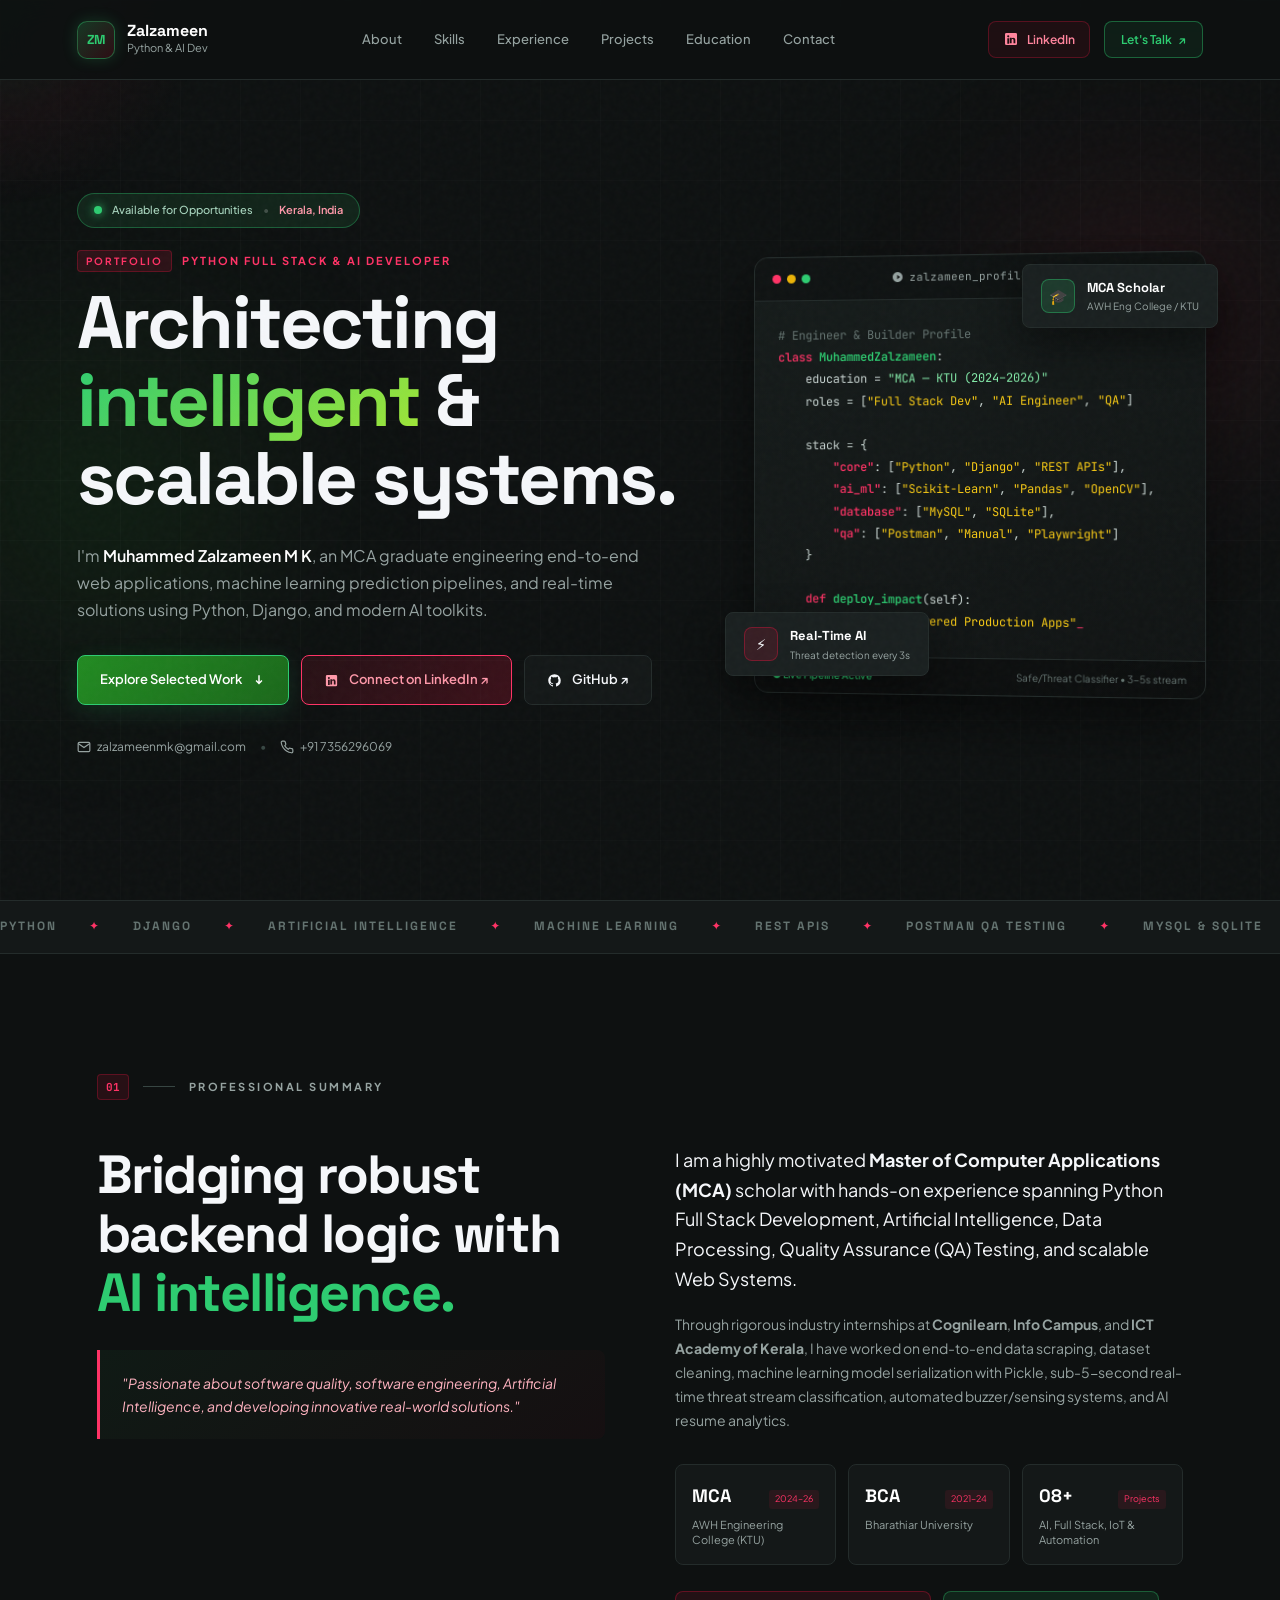
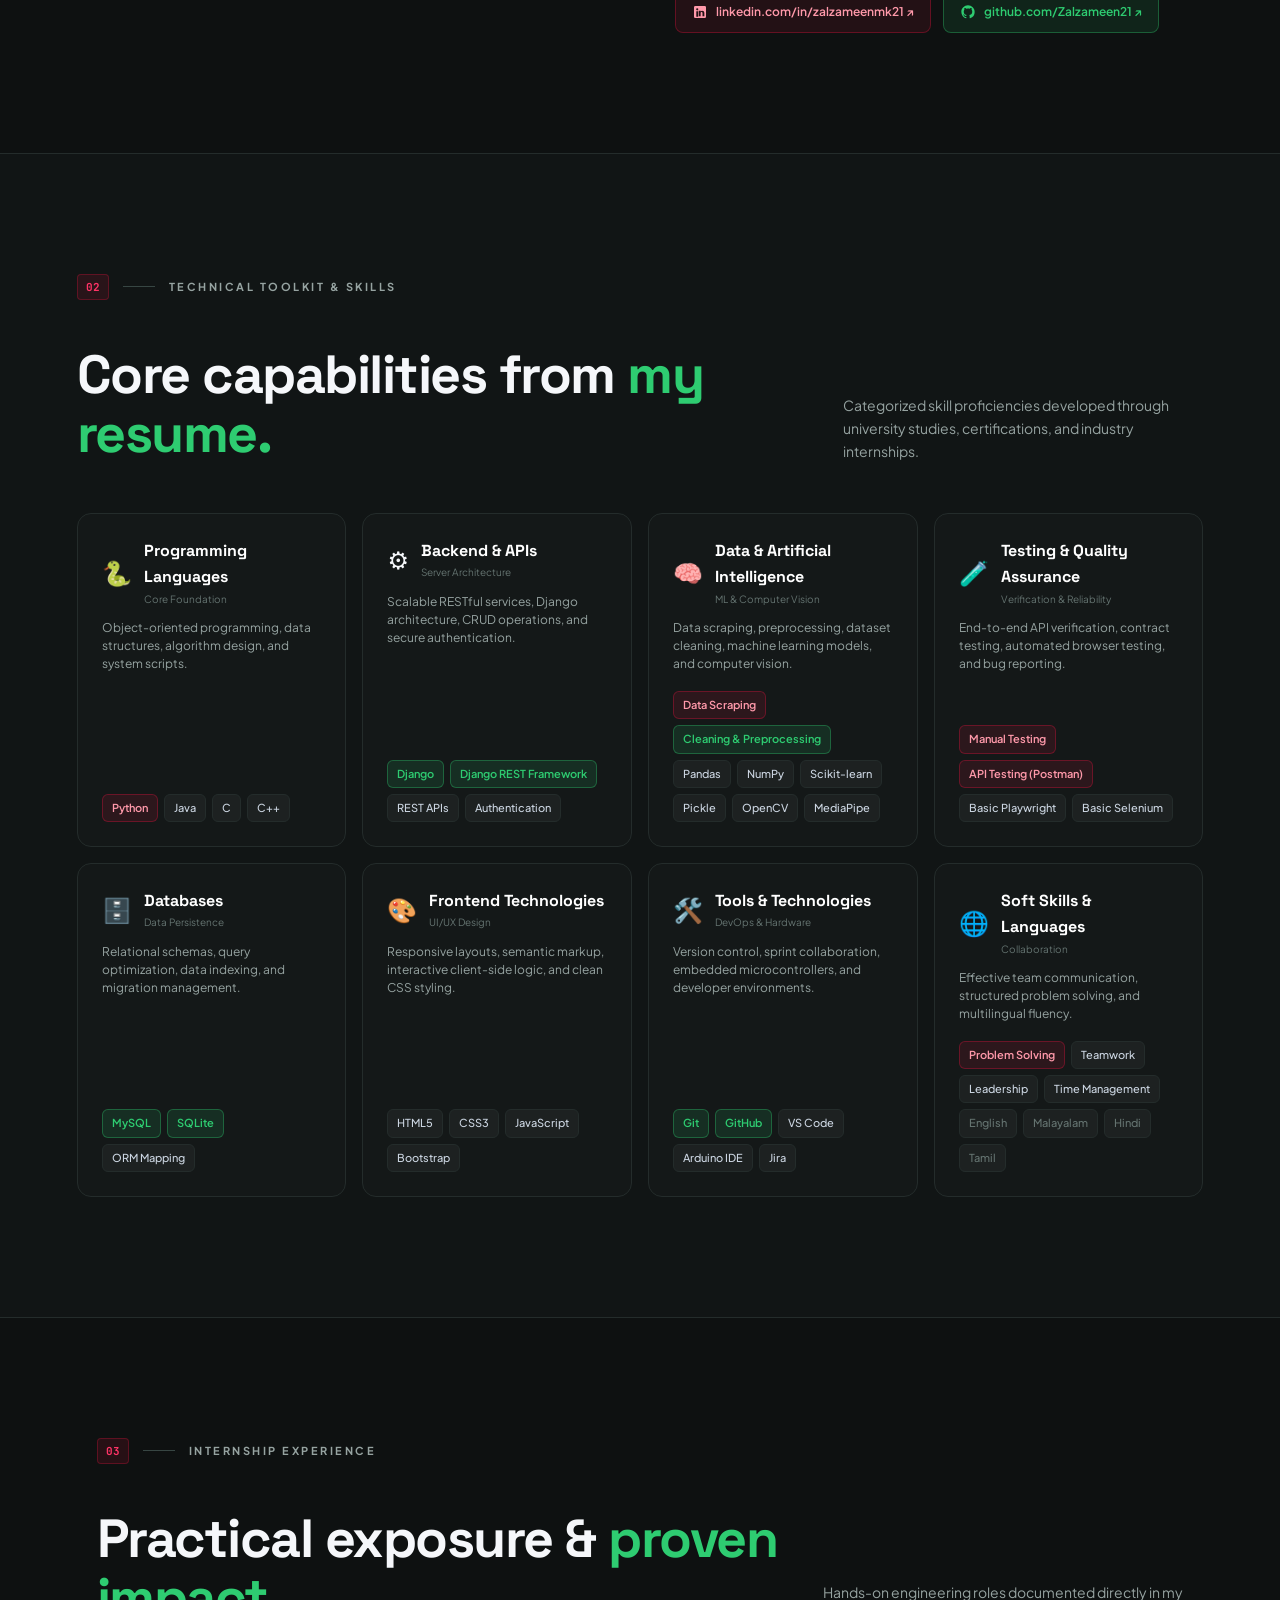
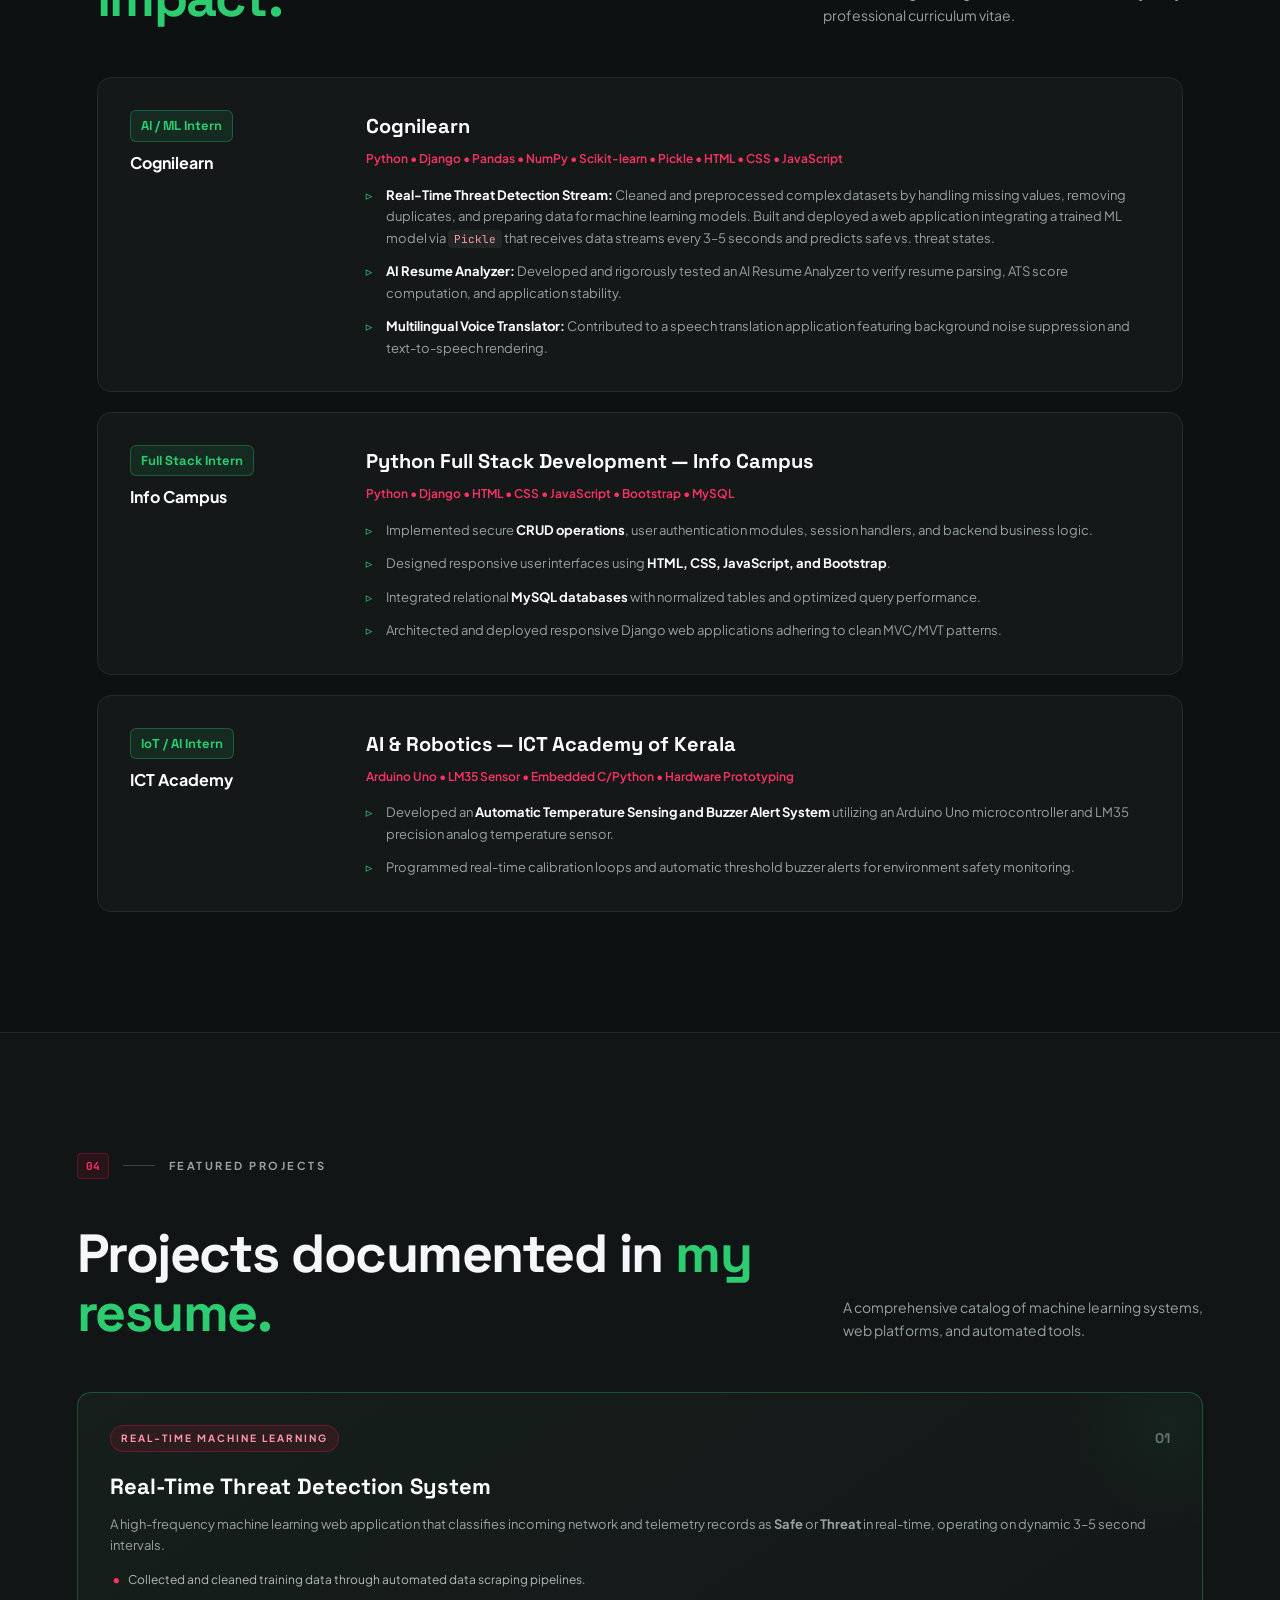
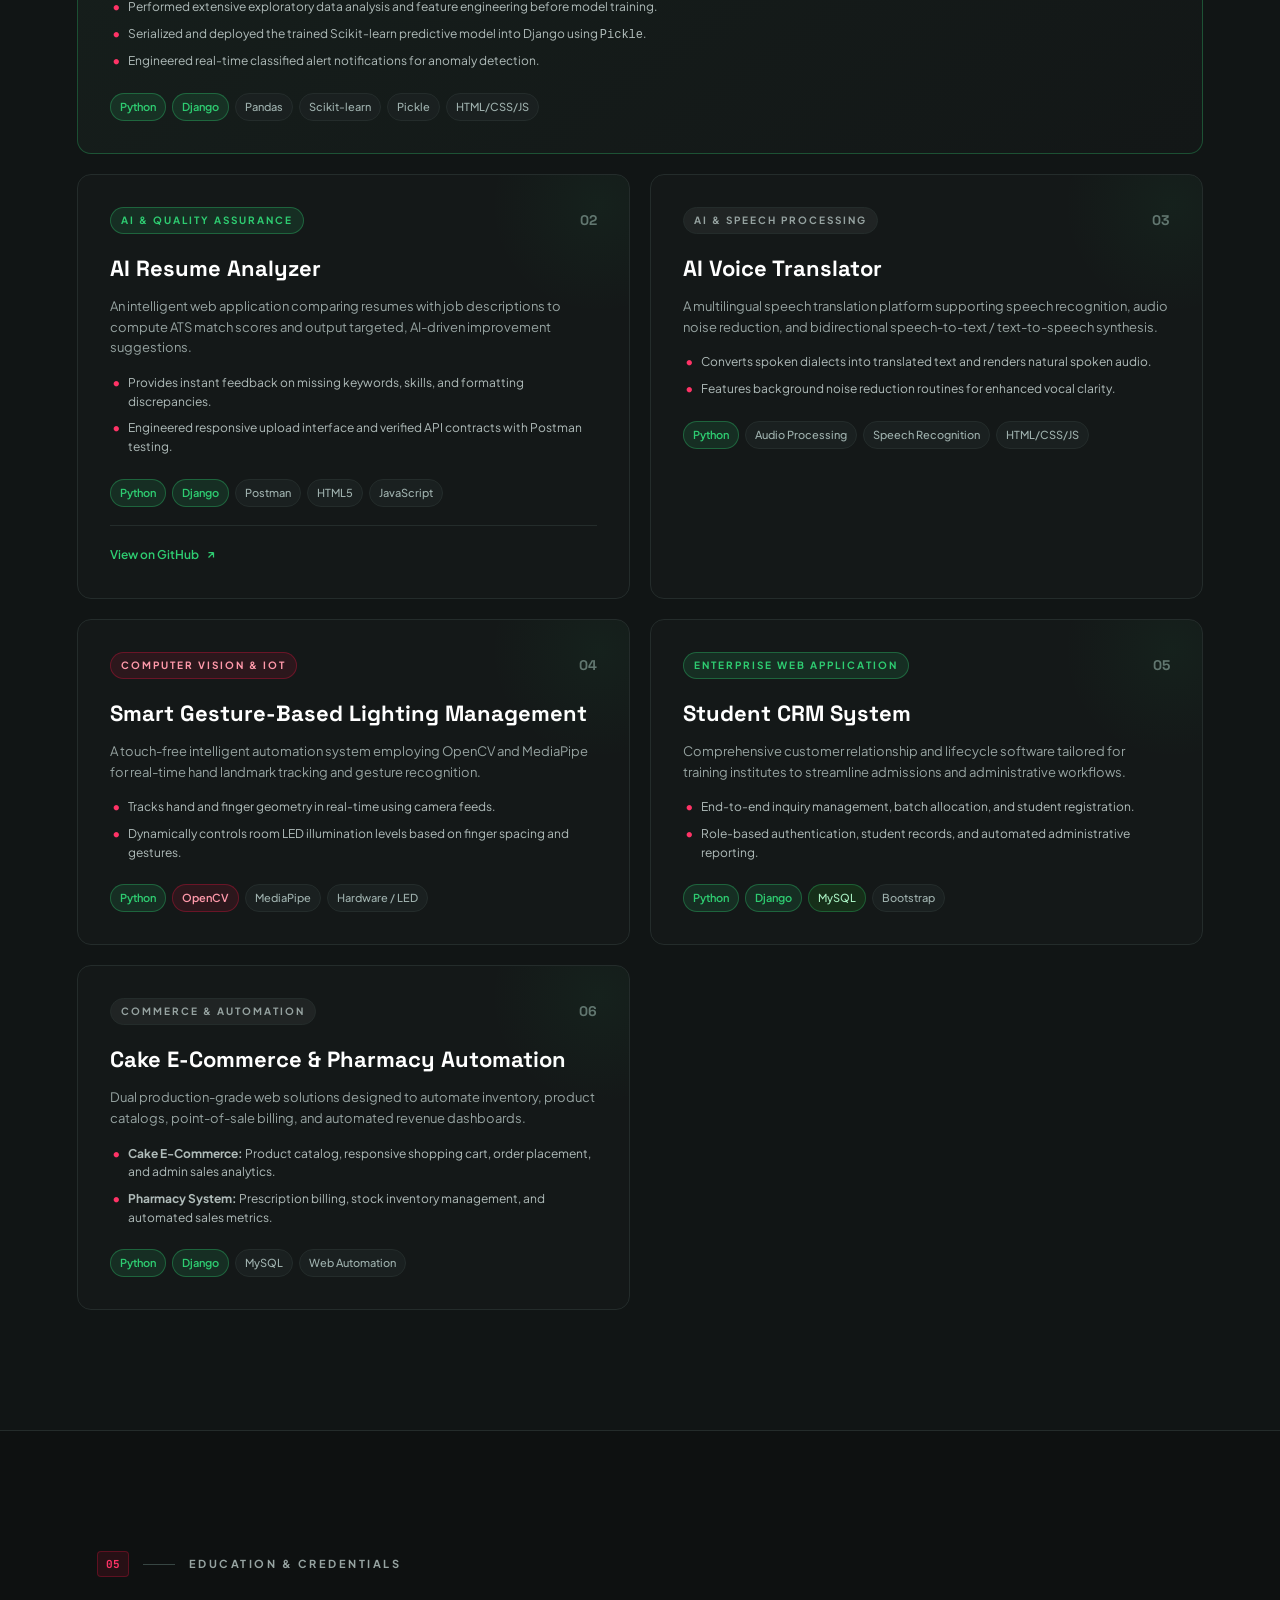
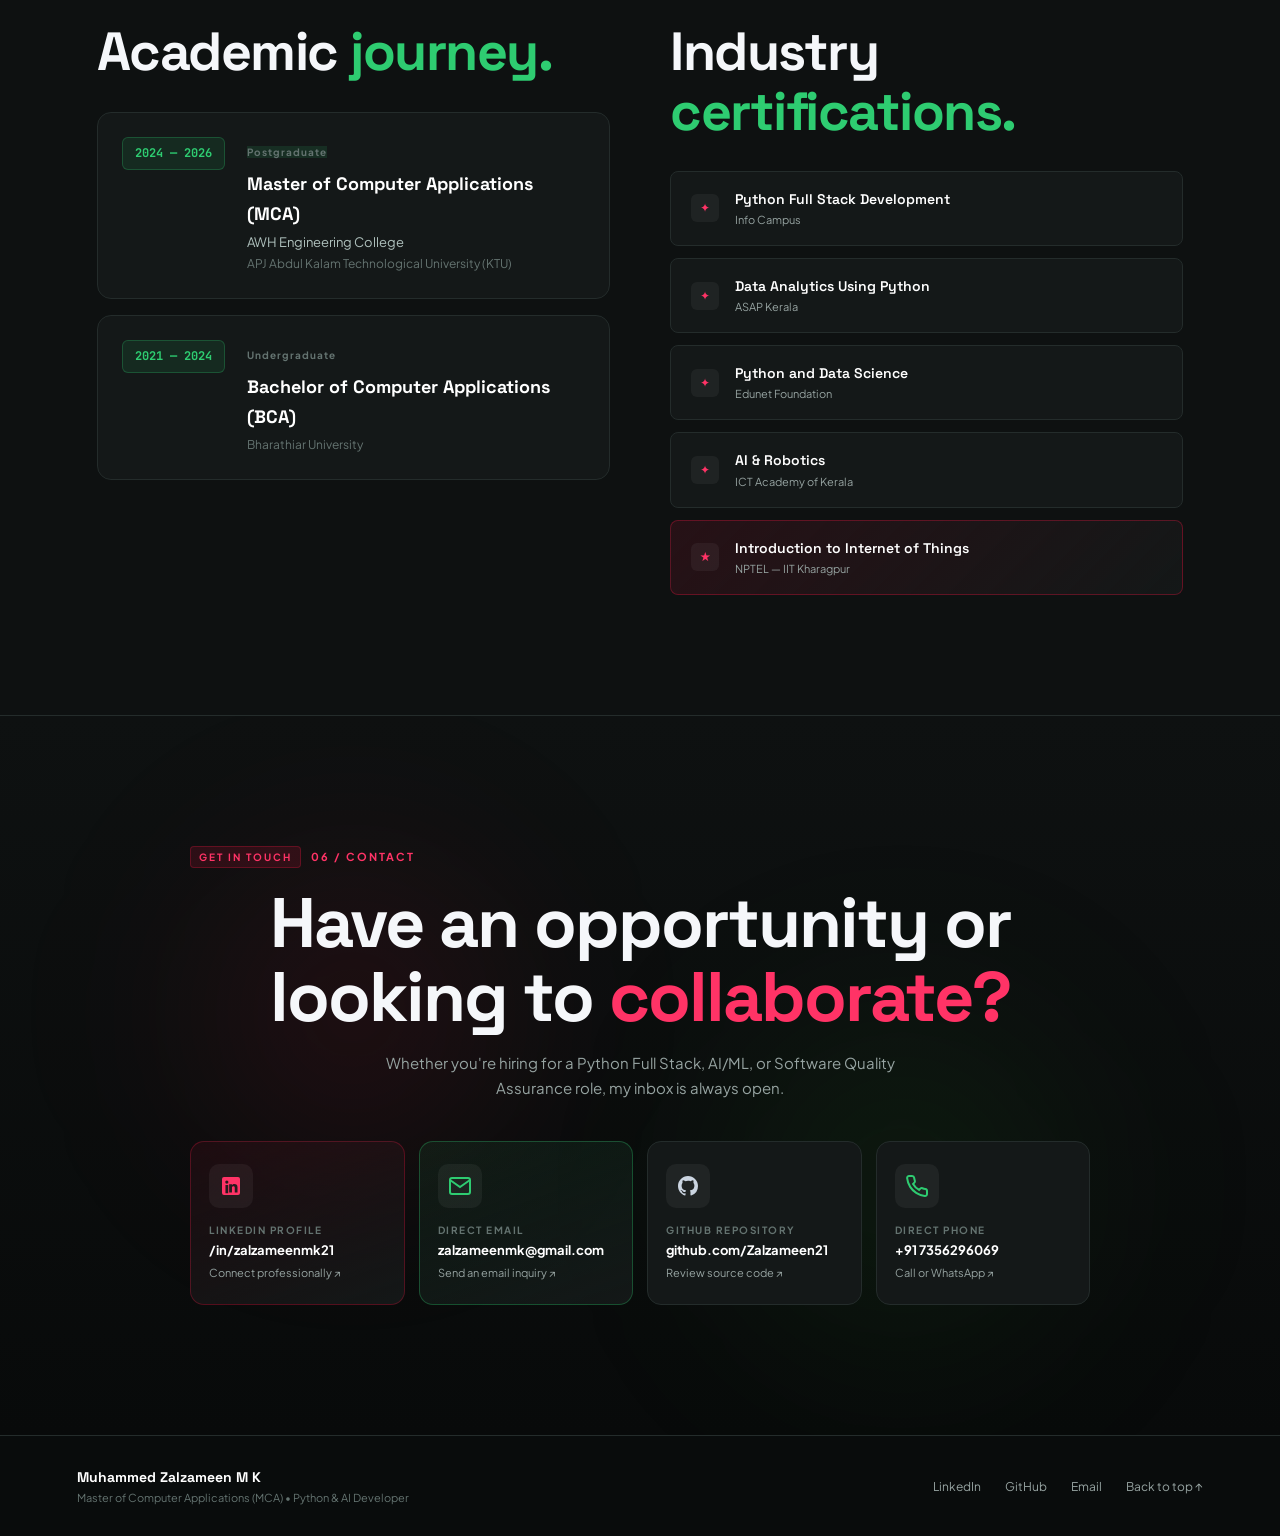
==== index.html @ 8ab9dab9 "Fix 404 on Vercel: Place index.html, style.css, script.js directly at root" ====
<!DOCTYPE html>
<html lang="en">
<head>
<meta charset="UTF-8">
<meta name="viewport" content="width=device-width, initial-scale=1.0">
<meta name="description" content="Muhammed Zalzameen M K — Python Full Stack & AI Developer Portfolio. MCA graduate specializing in Python, Django, AI/ML, and Quality Assurance.">
<title>Muhammed Zalzameen M K — Python Full Stack & AI Developer</title>
<link rel="preconnect" href="https://fonts.googleapis.com">
<link rel="preconnect" href="https://fonts.gstatic.com" crossorigin>
<link href="https://fonts.googleapis.com/css2?family=Plus+Jakarta+Sans:wght@300;400;500;600;700;800&family=Space+Grotesk:wght@500;600;700&family=JetBrains+Mono:wght@400;500&display=swap" rel="stylesheet">
<link rel="stylesheet" href="style.css">
</head>
<body>
<div class="noise"></div>
<div class="cursor-glow"></div>

<header class="nav">
  <a class="brand" href="#home">
    <span class="brand-badge">ZM</span>
    <div class="brand-text">
      <b>Zalzameen</b>
      <small>Python & AI Dev</small>
    </div>
  </a>
  <button class="menu" aria-label="Toggle navigation" id="menuToggle">
    <span></span><span></span><span></span>
  </button>
  <nav id="mainNav">
    <a href="#about">About</a>
    <a href="#skills">Skills</a>
    <a href="#experience">Experience</a>
    <a href="#projects">Projects</a>
    <a href="#education">Education</a>
    <a href="#contact">Contact</a>
  </nav>
  <div class="nav-right">
    <a class="nav-social" href="https://www.linkedin.com/in/zalzameenmk21" target="_blank" rel="noopener" aria-label="LinkedIn">
      <svg width="16" height="16" fill="currentColor" viewBox="0 0 24 24"><path d="M19 3a2 2 0 0 1 2 2v14a2 2 0 0 1-2 2H5a2 2 0 0 1-2-2V5a2 2 0 0 1 2-2h14m-.5 15.5v-5.3a3.26 3.26 0 0 0-3.26-3.26c-.85 0-1.84.52-2.28 1.3v-1.11h-2.79v8.37h2.79v-4.93c0-.77.62-1.4 1.39-1.4a1.4 1.4 0 0 1 1.4 1.4v4.93h2.75M6.46 10.9v8.37H9.2V10.9H6.46M7.83 6.45a1.6 1.6 0 1 0 0 3.2 1.6 1.6 0 0 0 0-3.2z"/></svg>
      <span>LinkedIn</span>
    </a>
    <a class="nav-cta" href="#contact">Let's Talk <span>↗</span></a>
  </div>
</header>

<main>
<!-- HERO SECTION -->
<section id="home" class="hero">
  <div class="orb orb-crimson"></div>
  <div class="orb orb-forest"></div>
  <div class="grid-overlay"></div>

  <div class="hero-left reveal">
    <div class="status-pill">
      <span class="status-dot"></span>
      <span>Available for Opportunities</span>
      <span class="pill-divider">•</span>
      <span class="pill-loc">Kerala, India</span>
    </div>

    <p class="kicker"><span class="kicker-tag">PORTFOLIO</span> PYTHON FULL STACK & AI DEVELOPER</p>
    <h1>Architecting <em>intelligent</em> & scalable systems.</h1>
    <p class="lead">
      I'm <strong>Muhammed Zalzameen M K</strong>, an MCA graduate engineering end-to-end web applications, machine learning prediction pipelines, and real-time solutions using Python, Django, and modern AI toolkits.
    </p>

    <div class="hero-actions">
      <a class="btn btn-primary" href="#projects">
        <span>Explore Selected Work</span>
        <svg width="14" height="14" viewBox="0 0 24 24" fill="none" stroke="currentColor" stroke-width="2.5"><path d="M7 13l5 5 5-5M12 4v14"/></svg>
      </a>
      <a class="btn btn-secondary" href="https://www.linkedin.com/in/zalzameenmk21" target="_blank" rel="noopener">
        <svg width="15" height="15" fill="currentColor" viewBox="0 0 24 24"><path d="M19 3a2 2 0 0 1 2 2v14a2 2 0 0 1-2 2H5a2 2 0 0 1-2-2V5a2 2 0 0 1 2-2h14m-.5 15.5v-5.3a3.26 3.26 0 0 0-3.26-3.26c-.85 0-1.84.52-2.28 1.3v-1.11h-2.79v8.37h2.79v-4.93c0-.77.62-1.4 1.39-1.4a1.4 1.4 0 0 1 1.4 1.4v4.93h2.75M6.46 10.9v8.37H9.2V10.9H6.46M7.83 6.45a1.6 1.6 0 1 0 0 3.2 1.6 1.6 0 0 0 0-3.2z"/></svg>
        <span>Connect on LinkedIn ↗</span>
      </a>
      <a class="btn btn-ghost" href="https://github.com/Zalzameen21" target="_blank" rel="noopener">
        <svg width="15" height="15" fill="currentColor" viewBox="0 0 24 24"><path d="M12 2C6.477 2 2 6.484 2 12.017c0 4.425 2.865 8.18 6.839 9.504.5.092.682-.217.682-.483 0-.237-.008-.868-.013-1.703-2.782.605-3.369-1.343-3.369-1.343-.454-1.158-1.11-1.466-1.11-1.466-.908-.62.069-.608.069-.608 1.003.07 1.53 1.032 1.53 1.032.892 1.53 2.341 1.088 2.91.832.092-.647.35-1.088.636-1.338-2.22-.253-4.555-1.113-4.555-4.951 0-1.093.39-1.988 1.029-2.688-.103-.253-.446-1.272.098-2.65 0 0 .84-.27 2.75 1.026A9.564 9.564 0 0112 6.844c.85.004 1.705.115 2.504.337 1.909-1.296 2.747-1.027 2.747-1.027.546 1.379.202 2.398.1 2.651.64.7 1.028 1.595 1.028 2.688 0 3.848-2.339 4.695-4.566 4.943.359.309.678.92.678 1.855 0 1.338-.012 2.419-.012 2.747 0 .268.18.58.688.482A10.019 10.019 0 0022 12.017C22 6.484 17.522 2 12 2z"/></svg>
        <span>GitHub ↗</span>
      </a>
    </div>

    <div class="contact-strip">
      <a href="mailto:zalzameenmk@gmail.com" class="strip-item">
        <svg width="14" height="14" fill="none" stroke="currentColor" stroke-width="2" viewBox="0 0 24 24"><path d="M4 4h16c1.1 0 2 .9 2 2v12c0 1.1-.9 2-2 2H4c-1.1 0-2-.9-2-2V6c0-1.1.9-2 2-2z"/><path d="M22 6l-10 7L2 6"/></svg>
        <span>zalzameenmk@gmail.com</span>
      </a>
      <span class="sep">•</span>
      <a href="tel:+917356296069" class="strip-item">
        <svg width="14" height="14" fill="none" stroke="currentColor" stroke-width="2" viewBox="0 0 24 24"><path d="M22 16.92v3a2 2 0 0 1-2.18 2 19.79 19.79 0 0 1-8.63-3.07 19.5 19.5 0 0 1-6-6 19.79 19.79 0 0 1-3.07-8.67A2 2 0 0 1 4.11 2h3a2 2 0 0 1 2 1.72 12.84 12.84 0 0 0 .7 2.81 2 2 0 0 1-.45 2.11L8.09 9.91a16 16 0 0 0 6 6l1.27-1.27a2 2 0 0 1 2.11-.45 12.84 12.84 0 0 0 2.81.7A2 2 0 0 1 22 16.92z"/></svg>
        <span>+91 7356296069</span>
      </a>
    </div>
  </div>

  <div class="hero-right reveal delay">
    <div class="code-card">
      <div class="code-top">
        <div class="code-dots"><i></i><i></i><i></i></div>
        <span class="code-filename"><svg width="12" height="12" viewBox="0 0 24 24" fill="currentColor"><path d="M12 2C6.48 2 2 6.48 2 12s4.48 10 10 10 10-4.48 10-10S17.52 2 12 2zm-1 14.5v-9l6 4.5-6 4.5z"/></svg> zalzameen_profile.py</span>
        <span class="code-lang">Python 3.11</span>
      </div>
      <div class="code-body">
<pre><span class="c-dim"># Engineer & Builder Profile</span>
<span class="c-crimson">class</span> <span class="c-forest">MuhammedZalzameen</span>:
    education = <span class="c-text">"MCA — KTU (2024–2026)"</span>
    roles = [<span class="c-accent">"Full Stack Dev"</span>, <span class="c-accent">"AI Engineer"</span>, <span class="c-accent">"QA"</span>]
    
    stack = {
        <span class="c-crimson">"core"</span>: [<span class="c-accent">"Python"</span>, <span class="c-accent">"Django"</span>, <span class="c-accent">"REST APIs"</span>],
        <span class="c-crimson">"ai_ml"</span>: [<span class="c-accent">"Scikit-Learn"</span>, <span class="c-accent">"Pandas"</span>, <span class="c-accent">"OpenCV"</span>],
        <span class="c-crimson">"database"</span>: [<span class="c-accent">"MySQL"</span>, <span class="c-accent">"SQLite"</span>],
        <span class="c-crimson">"qa"</span>: [<span class="c-accent">"Postman"</span>, <span class="c-accent">"Manual"</span>, <span class="c-accent">"Playwright"</span>]
    }

    <span class="c-crimson">def</span> <span class="c-forest">deploy_impact</span>(self):
        <span class="c-crimson">return</span> <span class="c-accent">"ML-Powered Production Apps"</span><span class="cursor">_</span></pre>
      </div>
      <div class="code-footer">
        <span class="badge-status">● Live Pipeline Active</span>
        <span class="badge-sec">Safe/Threat Classifier • 3-5s stream</span>
      </div>
    </div>

    <div class="floating-card fc-one">
      <div class="fc-icon fc-crimson-icon">⚡</div>
      <div>
        <strong>Real-Time AI</strong>
        <small>Threat detection every 3s</small>
      </div>
    </div>
    <div class="floating-card fc-two">
      <div class="fc-icon fc-forest-icon">🎓</div>
      <div>
        <strong>MCA Scholar</strong>
        <small>AWH Eng College / KTU</small>
      </div>
    </div>
  </div>
</section>

<!-- MARQUEE TECH TICKER -->
<section class="marquee" aria-hidden="true">
  <div class="track">
    <span>PYTHON</span><b class="spark">✦</b>
    <span>DJANGO</span><b class="spark">✦</b>
    <span>ARTIFICIAL INTELLIGENCE</span><b class="spark">✦</b>
    <span>MACHINE LEARNING</span><b class="spark">✦</b>
    <span>REST APIS</span><b class="spark">✦</b>
    <span>POSTMAN QA TESTING</span><b class="spark">✦</b>
    <span>MYSQL & SQLITE</span><b class="spark">✦</b>
    <span>SCIKIT-LEARN & PANDAS</span><b class="spark">✦</b>
    <span>OPENCV & MEDIAPIPE</span><b class="spark">✦</b>
    <span>DATA SCRAPING</span><b class="spark">✦</b>
    <span>PYTHON</span><b class="spark">✦</b>
    <span>DJANGO</span><b class="spark">✦</b>
    <span>ARTIFICIAL INTELLIGENCE</span><b class="spark">✦</b>
    <span>MACHINE LEARNING</span><b class="spark">✦</b>
    <span>REST APIS</span><b class="spark">✦</b>
    <span>POSTMAN QA TESTING</span><b class="spark">✦</b>
  </div>
</section>

<!-- ABOUT SECTION -->
<section id="about" class="section">
  <div class="section-label reveal">
    <span class="label-idx">01</span>
    <span class="label-line"></span>
    <span class="label-title">PROFESSIONAL SUMMARY</span>
  </div>

  <div class="two-col">
    <div class="reveal">
      <h2 class="section-title">
        Bridging robust backend logic with <span>AI intelligence.</span>
      </h2>
      <div class="about-highlight-box">
        <p class="crimson-highlight">"Passionate about software quality, software engineering, Artificial Intelligence, and developing innovative real-world solutions."</p>
      </div>
    </div>
    <div class="reveal">
      <p class="big-copy">
        I am a highly motivated <strong>Master of Computer Applications (MCA)</strong> scholar with hands-on experience spanning Python Full Stack Development, Artificial Intelligence, Data Processing, Quality Assurance (QA) Testing, and scalable Web Systems.
      </p>
      <p class="muted">
        Through rigorous industry internships at <strong>Cognilearn</strong>, <strong>Info Campus</strong>, and <strong>ICT Academy of Kerala</strong>, I have worked on end-to-end data scraping, dataset cleaning, machine learning model serialization with Pickle, sub-5-second real-time threat stream classification, automated buzzer/sensing systems, and AI resume analytics.
      </p>

      <div class="summary-stats">
        <div class="stat-box">
          <div class="stat-top"><span class="stat-num">MCA</span><span class="stat-badge">2024–26</span></div>
          <p>AWH Engineering College (KTU)</p>
        </div>
        <div class="stat-box">
          <div class="stat-top"><span class="stat-num">BCA</span><span class="stat-badge">2021–24</span></div>
          <p>Bharathiar University</p>
        </div>
        <div class="stat-box">
          <div class="stat-top"><span class="stat-num">08+</span><span class="stat-badge">Projects</span></div>
          <p>AI, Full Stack, IoT & Automation</p>
        </div>
      </div>

      <div class="social-badges">
        <a href="https://www.linkedin.com/in/zalzameenmk21" target="_blank" rel="noopener" class="badge-link linkedin">
          <svg width="16" height="16" fill="currentColor" viewBox="0 0 24 24"><path d="M19 3a2 2 0 0 1 2 2v14a2 2 0 0 1-2 2H5a2 2 0 0 1-2-2V5a2 2 0 0 1 2-2h14m-.5 15.5v-5.3a3.26 3.26 0 0 0-3.26-3.26c-.85 0-1.84.52-2.28 1.3v-1.11h-2.79v8.37h2.79v-4.93c0-.77.62-1.4 1.39-1.4a1.4 1.4 0 0 1 1.4 1.4v4.93h2.75M6.46 10.9v8.37H9.2V10.9H6.46M7.83 6.45a1.6 1.6 0 1 0 0 3.2 1.6 1.6 0 0 0 0-3.2z"/></svg>
          <span>linkedin.com/in/zalzameenmk21 ↗</span>
        </a>
        <a href="https://github.com/Zalzameen21" target="_blank" rel="noopener" class="badge-link github">
          <svg width="16" height="16" fill="currentColor" viewBox="0 0 24 24"><path d="M12 2C6.477 2 2 6.484 2 12.017c0 4.425 2.865 8.18 6.839 9.504.5.092.682-.217.682-.483 0-.237-.008-.868-.013-1.703-2.782.605-3.369-1.343-3.369-1.343-.454-1.158-1.11-1.466-1.11-1.466-.908-.62.069-.608.069-.608 1.003.07 1.53 1.032 1.53 1.032.892 1.53 2.341 1.088 2.91.832.092-.647.35-1.088.636-1.338-2.22-.253-4.555-1.113-4.555-4.951 0-1.093.39-1.988 1.029-2.688-.103-.253-.446-1.272.098-2.65 0 0 .84-.27 2.75 1.026A9.564 9.564 0 0112 6.844c.85.004 1.705.115 2.504.337 1.909-1.296 2.747-1.027 2.747-1.027.546 1.379.202 2.398.1 2.651.64.7 1.028 1.595 1.028 2.688 0 3.848-2.339 4.695-4.566 4.943.359.309.678.92.678 1.855 0 1.338-.012 2.419-.012 2.747 0 .268.18.58.688.482A10.019 10.019 0 0022 12.017C22 6.484 17.522 2 12 2z"/></svg>
          <span>github.com/Zalzameen21 ↗</span>
        </a>
      </div>
    </div>
  </div>
</section>

<!-- SKILLS / TECHNICAL TOOLKIT -->
<section id="skills" class="section section-dark">
  <div class="section-label reveal">
    <span class="label-idx">02</span>
    <span class="label-line"></span>
    <span class="label-title">TECHNICAL TOOLKIT & SKILLS</span>
  </div>

  <div class="section-head reveal">
    <h2 class="section-title">Core capabilities from <span>my resume.</span></h2>
    <p>Categorized skill proficiencies developed through university studies, certifications, and industry internships.</p>
  </div>

  <div class="skill-category-grid">
    <!-- Category 1 -->
    <div class="skill-card reveal">
      <div class="card-glow"></div>
      <div class="skill-header">
        <span class="skill-icon">🐍</span>
        <div>
          <h3>Programming Languages</h3>
          <small>Core Foundation</small>
        </div>
      </div>
      <p class="skill-desc">Object-oriented programming, data structures, algorithm design, and system scripts.</p>
      <div class="tag-list">
        <span class="tag tag-crimson">Python</span>
        <span class="tag">Java</span>
        <span class="tag">C</span>
        <span class="tag">C++</span>
      </div>
    </div>

    <!-- Category 2 -->
    <div class="skill-card reveal">
      <div class="card-glow"></div>
      <div class="skill-header">
        <span class="skill-icon">⚙️</span>
        <div>
          <h3>Backend & APIs</h3>
          <small>Server Architecture</small>
        </div>
      </div>
      <p class="skill-desc">Scalable RESTful services, Django architecture, CRUD operations, and secure authentication.</p>
      <div class="tag-list">
        <span class="tag tag-forest">Django</span>
        <span class="tag tag-forest">Django REST Framework</span>
        <span class="tag">REST APIs</span>
        <span class="tag">Authentication</span>
      </div>
    </div>

    <!-- Category 3 -->
    <div class="skill-card reveal">
      <div class="card-glow"></div>
      <div class="skill-header">
        <span class="skill-icon">🧠</span>
        <div>
          <h3>Data & Artificial Intelligence</h3>
          <small>ML & Computer Vision</small>
        </div>
      </div>
      <p class="skill-desc">Data scraping, preprocessing, dataset cleaning, machine learning models, and computer vision.</p>
      <div class="tag-list">
        <span class="tag tag-crimson">Data Scraping</span>
        <span class="tag tag-forest">Cleaning & Preprocessing</span>
        <span class="tag">Pandas</span>
        <span class="tag">NumPy</span>
        <span class="tag">Scikit-learn</span>
        <span class="tag">Pickle</span>
        <span class="tag">OpenCV</span>
        <span class="tag">MediaPipe</span>
      </div>
    </div>

    <!-- Category 4 -->
    <div class="skill-card reveal">
      <div class="card-glow"></div>
      <div class="skill-header">
        <span class="skill-icon">🧪</span>
        <div>
          <h3>Testing & Quality Assurance</h3>
          <small>Verification & Reliability</small>
        </div>
      </div>
      <p class="skill-desc">End-to-end API verification, contract testing, automated browser testing, and bug reporting.</p>
      <div class="tag-list">
        <span class="tag tag-crimson">Manual Testing</span>
        <span class="tag tag-crimson">API Testing (Postman)</span>
        <span class="tag">Basic Playwright</span>
        <span class="tag">Basic Selenium</span>
      </div>
    </div>

    <!-- Category 5 -->
    <div class="skill-card reveal">
      <div class="card-glow"></div>
      <div class="skill-header">
        <span class="skill-icon">🗄️</span>
        <div>
          <h3>Databases</h3>
          <small>Data Persistence</small>
        </div>
      </div>
      <p class="skill-desc">Relational schemas, query optimization, data indexing, and migration management.</p>
      <div class="tag-list">
        <span class="tag tag-forest">MySQL</span>
        <span class="tag tag-forest">SQLite</span>
        <span class="tag">ORM Mapping</span>
      </div>
    </div>

    <!-- Category 6 -->
    <div class="skill-card reveal">
      <div class="card-glow"></div>
      <div class="skill-header">
        <span class="skill-icon">🎨</span>
        <div>
          <h3>Frontend Technologies</h3>
          <small>UI/UX Design</small>
        </div>
      </div>
      <p class="skill-desc">Responsive layouts, semantic markup, interactive client-side logic, and clean CSS styling.</p>
      <div class="tag-list">
        <span class="tag">HTML5</span>
        <span class="tag">CSS3</span>
        <span class="tag">JavaScript</span>
        <span class="tag">Bootstrap</span>
      </div>
    </div>

    <!-- Category 7 -->
    <div class="skill-card reveal">
      <div class="card-glow"></div>
      <div class="skill-header">
        <span class="skill-icon">🛠️</span>
        <div>
          <h3>Tools & Technologies</h3>
          <small>DevOps & Hardware</small>
        </div>
      </div>
      <p class="skill-desc">Version control, sprint collaboration, embedded microcontrollers, and developer environments.</p>
      <div class="tag-list">
        <span class="tag tag-forest">Git</span>
        <span class="tag tag-forest">GitHub</span>
        <span class="tag">VS Code</span>
        <span class="tag">Arduino IDE</span>
        <span class="tag">Jira</span>
      </div>
    </div>

    <!-- Category 8 -->
    <div class="skill-card reveal">
      <div class="card-glow"></div>
      <div class="skill-header">
        <span class="skill-icon">🌐</span>
        <div>
          <h3>Soft Skills & Languages</h3>
          <small>Collaboration</small>
        </div>
      </div>
      <p class="skill-desc">Effective team communication, structured problem solving, and multilingual fluency.</p>
      <div class="tag-list">
        <span class="tag tag-crimson">Problem Solving</span>
        <span class="tag">Teamwork</span>
        <span class="tag">Leadership</span>
        <span class="tag">Time Management</span>
        <span class="tag tag-dim">English</span>
        <span class="tag tag-dim">Malayalam</span>
        <span class="tag tag-dim">Hindi</span>
        <span class="tag tag-dim">Tamil</span>
      </div>
    </div>
  </div>
</section>

<!-- INTERNSHIP EXPERIENCE -->
<section id="experience" class="section">
  <div class="section-label reveal">
    <span class="label-idx">03</span>
    <span class="label-line"></span>
    <span class="label-title">INTERNSHIP EXPERIENCE</span>
  </div>

  <div class="section-head reveal">
    <h2 class="section-title">Practical exposure & <span>proven impact.</span></h2>
    <p>Hands-on engineering roles documented directly in my professional curriculum vitae.</p>
  </div>

  <div class="experience-timeline">
    <!-- Internship 1 -->
    <div class="exp-item reveal">
      <div class="exp-badge">
        <span class="badge-role">AI / ML Intern</span>
        <span class="badge-org">Cognilearn</span>
      </div>
      <div class="exp-content">
        <div class="exp-header">
          <h3>Cognilearn</h3>
          <span class="exp-tech">Python • Django • Pandas • NumPy • Scikit-learn • Pickle • HTML • CSS • JavaScript</span>
        </div>
        <ul class="exp-bullets">
          <li><strong>Real-Time Threat Detection Stream:</strong> Cleaned and preprocessed complex datasets by handling missing values, removing duplicates, and preparing data for machine learning models. Built and deployed a web application integrating a trained ML model via <code>Pickle</code> that receives data streams every 3–5 seconds and predicts safe vs. threat states.</li>
          <li><strong>AI Resume Analyzer:</strong> Developed and rigorously tested an AI Resume Analyzer to verify resume parsing, ATS score computation, and application stability.</li>
          <li><strong>Multilingual Voice Translator:</strong> Contributed to a speech translation application featuring background noise suppression and text-to-speech rendering.</li>
        </ul>
      </div>
    </div>

    <!-- Internship 2 -->
    <div class="exp-item reveal">
      <div class="exp-badge">
        <span class="badge-role">Full Stack Intern</span>
        <span class="badge-org">Info Campus</span>
      </div>
      <div class="exp-content">
        <div class="exp-header">
          <h3>Python Full Stack Development — Info Campus</h3>
          <span class="exp-tech">Python • Django • HTML • CSS • JavaScript • Bootstrap • MySQL</span>
        </div>
        <ul class="exp-bullets">
          <li>Implemented secure <strong>CRUD operations</strong>, user authentication modules, session handlers, and backend business logic.</li>
          <li>Designed responsive user interfaces using <strong>HTML, CSS, JavaScript, and Bootstrap</strong>.</li>
          <li>Integrated relational <strong>MySQL databases</strong> with normalized tables and optimized query performance.</li>
          <li>Architected and deployed responsive Django web applications adhering to clean MVC/MVT patterns.</li>
        </ul>
      </div>
    </div>

    <!-- Internship 3 -->
    <div class="exp-item reveal">
      <div class="exp-badge">
        <span class="badge-role">IoT / AI Intern</span>
        <span class="badge-org">ICT Academy</span>
      </div>
      <div class="exp-content">
        <div class="exp-header">
          <h3>AI & Robotics — ICT Academy of Kerala</h3>
          <span class="exp-tech">Arduino Uno • LM35 Sensor • Embedded C/Python • Hardware Prototyping</span>
        </div>
        <ul class="exp-bullets">
          <li>Developed an <strong>Automatic Temperature Sensing and Buzzer Alert System</strong> utilizing an Arduino Uno microcontroller and LM35 precision analog temperature sensor.</li>
          <li>Programmed real-time calibration loops and automatic threshold buzzer alerts for environment safety monitoring.</li>
        </ul>
      </div>
    </div>
  </div>
</section>

<!-- PROJECTS SECTION -->
<section id="projects" class="section section-dark">
  <div class="section-label reveal">
    <span class="label-idx">04</span>
    <span class="label-line"></span>
    <span class="label-title">FEATURED PROJECTS</span>
  </div>

  <div class="section-head reveal">
    <h2 class="section-title">Projects documented in <span>my resume.</span></h2>
    <p>A comprehensive catalog of machine learning systems, web platforms, and automated tools.</p>
  </div>

  <div class="projects-grid">
    <!-- Project 1 (Featured) -->
    <article class="project-card project-featured reveal">
      <div class="project-header">
        <span class="project-pill pill-crimson">REAL-TIME MACHINE LEARNING</span>
        <span class="project-index">01</span>
      </div>
      <div class="project-body">
        <h3>Real-Time Threat Detection System</h3>
        <p class="project-summary">
          A high-frequency machine learning web application that classifies incoming network and telemetry records as <strong>Safe</strong> or <strong>Threat</strong> in real-time, operating on dynamic 3–5 second intervals.
        </p>
        <ul class="project-points">
          <li>Collected and cleaned training data through automated data scraping pipelines.</li>
          <li>Performed extensive exploratory data analysis and feature engineering before model training.</li>
          <li>Serialized and deployed the trained Scikit-learn predictive model into Django using <code>Pickle</code>.</li>
          <li>Engineered real-time classified alert notifications for anomaly detection.</li>
        </ul>
        <div class="chips">
          <span class="chip-primary">Python</span>
          <span class="chip-primary">Django</span>
          <span>Pandas</span>
          <span>Scikit-learn</span>
          <span>Pickle</span>
          <span>HTML/CSS/JS</span>
        </div>
      </div>
    </article>

    <!-- Project 2 -->
    <article class="project-card reveal">
      <div class="project-header">
        <span class="project-pill pill-forest">AI & QUALITY ASSURANCE</span>
        <span class="project-index">02</span>
      </div>
      <div class="project-body">
        <h3>AI Resume Analyzer</h3>
        <p class="project-summary">
          An intelligent web application comparing resumes with job descriptions to compute ATS match scores and output targeted, AI-driven improvement suggestions.
        </p>
        <ul class="project-points">
          <li>Provides instant feedback on missing keywords, skills, and formatting discrepancies.</li>
          <li>Engineered responsive upload interface and verified API contracts with Postman testing.</li>
        </ul>
        <div class="chips">
          <span class="chip-primary">Python</span>
          <span class="chip-primary">Django</span>
          <span>Postman</span>
          <span>HTML5</span>
          <span>JavaScript</span>
        </div>
        <div class="project-actions">
          <a href="https://github.com/Zalzameen21/Resume-Analyzer" target="_blank" rel="noopener" class="link-btn">
            <span>View on GitHub</span>
            <svg width="12" height="12" fill="none" stroke="currentColor" stroke-width="2.5" viewBox="0 0 24 24"><path d="M7 17L17 7M17 7H7M17 7V17"/></svg>
          </a>
        </div>
      </div>
    </article>

    <!-- Project 3 -->
    <article class="project-card reveal">
      <div class="project-header">
        <span class="project-pill">AI & SPEECH PROCESSING</span>
        <span class="project-index">03</span>
      </div>
      <div class="project-body">
        <h3>AI Voice Translator</h3>
        <p class="project-summary">
          A multilingual speech translation platform supporting speech recognition, audio noise reduction, and bidirectional speech-to-text / text-to-speech synthesis.
        </p>
        <ul class="project-points">
          <li>Converts spoken dialects into translated text and renders natural spoken audio.</li>
          <li>Features background noise reduction routines for enhanced vocal clarity.</li>
        </ul>
        <div class="chips">
          <span class="chip-primary">Python</span>
          <span>Audio Processing</span>
          <span>Speech Recognition</span>
          <span>HTML/CSS/JS</span>
        </div>
      </div>
    </article>

    <!-- Project 4 -->
    <article class="project-card reveal">
      <div class="project-header">
        <span class="project-pill pill-crimson">COMPUTER VISION & IOT</span>
        <span class="project-index">04</span>
      </div>
      <div class="project-body">
        <h3>Smart Gesture-Based Lighting Management</h3>
        <p class="project-summary">
          A touch-free intelligent automation system employing OpenCV and MediaPipe for real-time hand landmark tracking and gesture recognition.
        </p>
        <ul class="project-points">
          <li>Tracks hand and finger geometry in real-time using camera feeds.</li>
          <li>Dynamically controls room LED illumination levels based on finger spacing and gestures.</li>
        </ul>
        <div class="chips">
          <span class="chip-primary">Python</span>
          <span class="chip-crimson">OpenCV</span>
          <span>MediaPipe</span>
          <span>Hardware / LED</span>
        </div>
      </div>
    </article>

    <!-- Project 5 -->
    <article class="project-card reveal">
      <div class="project-header">
        <span class="project-pill pill-forest">ENTERPRISE WEB APPLICATION</span>
        <span class="project-index">05</span>
      </div>
      <div class="project-body">
        <h3>Student CRM System</h3>
        <p class="project-summary">
          Comprehensive customer relationship and lifecycle software tailored for training institutes to streamline admissions and administrative workflows.
        </p>
        <ul class="project-points">
          <li>End-to-end inquiry management, batch allocation, and student registration.</li>
          <li>Role-based authentication, student records, and automated administrative reporting.</li>
        </ul>
        <div class="chips">
          <span class="chip-primary">Python</span>
          <span class="chip-primary">Django</span>
          <span class="chip-forest">MySQL</span>
          <span>Bootstrap</span>
        </div>
      </div>
    </article>

    <!-- Project 6 -->
    <article class="project-card reveal">
      <div class="project-header">
        <span class="project-pill">COMMERCE & AUTOMATION</span>
        <span class="project-index">06</span>
      </div>
      <div class="project-body">
        <h3>Cake E-Commerce & Pharmacy Automation</h3>
        <p class="project-summary">
          Dual production-grade web solutions designed to automate inventory, product catalogs, point-of-sale billing, and automated revenue dashboards.
        </p>
        <ul class="project-points">
          <li><strong>Cake E-Commerce:</strong> Product catalog, responsive shopping cart, order placement, and admin sales analytics.</li>
          <li><strong>Pharmacy System:</strong> Prescription billing, stock inventory management, and automated sales metrics.</li>
        </ul>
        <div class="chips">
          <span class="chip-primary">Python</span>
          <span class="chip-primary">Django</span>
          <span>MySQL</span>
          <span>Web Automation</span>
        </div>
      </div>
    </article>
  </div>
</section>

<!-- EDUCATION & CERTIFICATIONS -->
<section id="education" class="section">
  <div class="section-label reveal">
    <span class="label-idx">05</span>
    <span class="label-line"></span>
    <span class="label-title">EDUCATION & CREDENTIALS</span>
  </div>

  <div class="two-col edu-cert-wrap">
    <!-- Education Column -->
    <div class="reveal">
      <h2 class="section-title">Academic <span>journey.</span></h2>
      <div class="edu-stack">
        <div class="edu-item">
          <div class="edu-time">2024 — 2026</div>
          <div class="edu-details">
            <span class="edu-tag tag-forest">Postgraduate</span>
            <h3>Master of Computer Applications (MCA)</h3>
            <p class="edu-college">AWH Engineering College</p>
            <p class="edu-uni">APJ Abdul Kalam Technological University (KTU)</p>
          </div>
        </div>

        <div class="edu-item">
          <div class="edu-time">2021 — 2024</div>
          <div class="edu-details">
            <span class="edu-tag">Undergraduate</span>
            <h3>Bachelor of Computer Applications (BCA)</h3>
            <p class="edu-uni">Bharathiar University</p>
          </div>
        </div>
      </div>
    </div>

    <!-- Certifications Column -->
    <div class="reveal">
      <h2 class="section-title">Industry <span>certifications.</span></h2>
      <div class="cert-list">
        <div class="cert-item">
          <div class="cert-badge-icon">✦</div>
          <div>
            <h4>Python Full Stack Development</h4>
            <p>Info Campus</p>
          </div>
        </div>
        <div class="cert-item">
          <div class="cert-badge-icon">✦</div>
          <div>
            <h4>Data Analytics Using Python</h4>
            <p>ASAP Kerala</p>
          </div>
        </div>
        <div class="cert-item">
          <div class="cert-badge-icon">✦</div>
          <div>
            <h4>Python and Data Science</h4>
            <p>Edunet Foundation</p>
          </div>
        </div>
        <div class="cert-item">
          <div class="cert-badge-icon">✦</div>
          <div>
            <h4>AI & Robotics</h4>
            <p>ICT Academy of Kerala</p>
          </div>
        </div>
        <div class="cert-item cert-featured">
          <div class="cert-badge-icon">★</div>
          <div>
            <h4>Introduction to Internet of Things</h4>
            <p>NPTEL — IIT Kharagpur</p>
          </div>
        </div>
      </div>
    </div>
  </div>
</section>

<!-- CONTACT SECTION -->
<section id="contact" class="contact">
  <div class="orb orb-crimson-contact"></div>
  <div class="orb orb-forest-contact"></div>
  <div class="contact-inner reveal">
    <p class="kicker"><span class="kicker-tag">GET IN TOUCH</span> 06 / CONTACT</p>
    <h2>Have an opportunity or looking to <em>collaborate?</em></h2>
    <p class="contact-sub">
      Whether you're hiring for a Python Full Stack, AI/ML, or Software Quality Assurance role, my inbox is always open.
    </p>

    <!-- Social & Contact Grid -->
    <div class="contact-card-grid">
      <a href="https://www.linkedin.com/in/zalzameenmk21" target="_blank" rel="noopener" class="contact-box contact-linkedin">
        <div class="box-icon">
          <svg width="24" height="24" fill="currentColor" viewBox="0 0 24 24"><path d="M19 3a2 2 0 0 1 2 2v14a2 2 0 0 1-2 2H5a2 2 0 0 1-2-2V5a2 2 0 0 1 2-2h14m-.5 15.5v-5.3a3.26 3.26 0 0 0-3.26-3.26c-.85 0-1.84.52-2.28 1.3v-1.11h-2.79v8.37h2.79v-4.93c0-.77.62-1.4 1.39-1.4a1.4 1.4 0 0 1 1.4 1.4v4.93h2.75M6.46 10.9v8.37H9.2V10.9H6.46M7.83 6.45a1.6 1.6 0 1 0 0 3.2 1.6 1.6 0 0 0 0-3.2z"/></svg>
        </div>
        <div class="box-text">
          <span class="box-label">LinkedIn Profile</span>
          <strong>/in/zalzameenmk21</strong>
          <small>Connect professionally ↗</small>
        </div>
      </a>

      <a href="mailto:zalzameenmk@gmail.com" class="contact-box contact-email">
        <div class="box-icon">
          <svg width="24" height="24" fill="none" stroke="currentColor" stroke-width="2" viewBox="0 0 24 24"><path d="M4 4h16c1.1 0 2 .9 2 2v12c0 1.1-.9 2-2 2H4c-1.1 0-2-.9-2-2V6c0-1.1.9-2 2-2z"/><path d="M22 6l-10 7L2 6"/></svg>
        </div>
        <div class="box-text">
          <span class="box-label">Direct Email</span>
          <strong>zalzameenmk@gmail.com</strong>
          <small>Send an email inquiry ↗</small>
        </div>
      </a>

      <a href="https://github.com/Zalzameen21" target="_blank" rel="noopener" class="contact-box contact-github">
        <div class="box-icon">
          <svg width="24" height="24" fill="currentColor" viewBox="0 0 24 24"><path d="M12 2C6.477 2 2 6.484 2 12.017c0 4.425 2.865 8.18 6.839 9.504.5.092.682-.217.682-.483 0-.237-.008-.868-.013-1.703-2.782.605-3.369-1.343-3.369-1.343-.454-1.158-1.11-1.466-1.11-1.466-.908-.62.069-.608.069-.608 1.003.07 1.53 1.032 1.53 1.032.892 1.53 2.341 1.088 2.91.832.092-.647.35-1.088.636-1.338-2.22-.253-4.555-1.113-4.555-4.951 0-1.093.39-1.988 1.029-2.688-.103-.253-.446-1.272.098-2.65 0 0 .84-.27 2.75 1.026A9.564 9.564 0 0112 6.844c.85.004 1.705.115 2.504.337 1.909-1.296 2.747-1.027 2.747-1.027.546 1.379.202 2.398.1 2.651.64.7 1.028 1.595 1.028 2.688 0 3.848-2.339 4.695-4.566 4.943.359.309.678.92.678 1.855 0 1.338-.012 2.419-.012 2.747 0 .268.18.58.688.482A10.019 10.019 0 0022 12.017C22 6.484 17.522 2 12 2z"/></svg>
        </div>
        <div class="box-text">
          <span class="box-label">GitHub Repository</span>
          <strong>github.com/Zalzameen21</strong>
          <small>Review source code ↗</small>
        </div>
      </a>

      <a href="tel:+917356296069" class="contact-box contact-phone">
        <div class="box-icon">
          <svg width="24" height="24" fill="none" stroke="currentColor" stroke-width="2" viewBox="0 0 24 24"><path d="M22 16.92v3a2 2 0 0 1-2.18 2 19.79 19.79 0 0 1-8.63-3.07 19.5 19.5 0 0 1-6-6 19.79 19.79 0 0 1-3.07-8.67A2 2 0 0 1 4.11 2h3a2 2 0 0 1 2 1.72 12.84 12.84 0 0 0 .7 2.81 2 2 0 0 1-.45 2.11L8.09 9.91a16 16 0 0 0 6 6l1.27-1.27a2 2 0 0 1 2.11-.45 12.84 12.84 0 0 0 2.81.7A2 2 0 0 1 22 16.92z"/></svg>
        </div>
        <div class="box-text">
          <span class="box-label">Direct Phone</span>
          <strong>+91 7356296069</strong>
          <small>Call or WhatsApp ↗</small>
        </div>
      </a>
    </div>
  </div>
</section>
</main>

<footer>
  <div class="footer-inner">
    <div class="footer-left">
      <span class="footer-brand">Muhammed Zalzameen M K</span>
      <span class="footer-sub">Master of Computer Applications (MCA) • Python & AI Developer</span>
    </div>
    <div class="footer-links">
      <a href="https://www.linkedin.com/in/zalzameenmk21" target="_blank" rel="noopener">LinkedIn</a>
      <a href="https://github.com/Zalzameen21" target="_blank" rel="noopener">GitHub</a>
      <a href="mailto:zalzameenmk@gmail.com">Email</a>
      <a href="#home">Back to top ↑</a>
    </div>
  </div>
</footer>

<button class="top" aria-label="Back to top" id="scrollTopBtn">
  <svg width="18" height="18" viewBox="0 0 24 24" fill="none" stroke="currentColor" stroke-width="2.5"><path d="M18 15l-6-6-6 6"/></svg>
</button>

<script src="script.js"></script>
</body>
</html>
---- style.css ----
/* ==========================================================================
   CHARCOAL BLACK + FOREST GREEN + CRIMSON RED DESIGN SYSTEM
   Portfolio of Muhammed Zalzameen M K
   ========================================================================== */

:root {
  /* Charcoal Black Palette */
  --bg-charcoal: #0e1111;         /* Deepest Charcoal Black */
  --bg-surface: #141818;          /* Charcoal surface 1 */
  --bg-surface-elevated: #1a2020; /* Charcoal surface 2 / elevated cards */
  --bg-card: #161c1b;             /* Charcoal card background */
  --border-subtle: #242c2b;       /* Dark charcoal border */
  --border-hover: #374643;        /* Slightly lighter border */

  /* Forest Green Accents */
  --forest-green: #228b22;        /* Classic Forest Green */
  --forest-bright: #2ecc71;       /* Vibrant Forest / Emerald for glowing accents */
  --forest-glow: rgba(46, 204, 113, 0.15);
  --forest-deep: #163824;         /* Deep Forest Green */
  --forest-dark: #0f2418;         /* Dark Forest Green surface */

  /* Crimson Red Accents */
  --crimson-red: #dc143c;         /* Pure Crimson Red */
  --crimson-bright: #ff3366;      /* Bright Crimson for high-contrast highlights */
  --crimson-glow: rgba(220, 20, 60, 0.2);
  --crimson-subtle: rgba(220, 20, 60, 0.1);
  --crimson-deep: #2d0d14;        /* Dark Crimson container */

  /* Typography & Neutral Shades */
  --text-main: #f5f7fa;
  --text-muted: #96a3a1;
  --text-dim: #647370;

  /* Fonts */
  --font-sans: 'Plus Jakarta Sans', system-ui, -apple-system, sans-serif;
  --font-display: 'Space Grotesk', system-ui, sans-serif;
  --font-mono: 'JetBrains Mono', Consolas, monospace;

  /* Transitions & Radii */
  --radius-sm: 8px;
  --radius-md: 14px;
  --radius-lg: 20px;
  --transition: all 0.28s cubic-bezier(0.16, 1, 0.3, 1);
}

/* Base & Reset */
*, *::before, *::after {
  box-sizing: border-box;
  margin: 0;
  padding: 0;
}

html {
  scroll-behavior: smooth;
}

body {
  font-family: var(--font-sans);
  background-color: var(--bg-charcoal);
  color: var(--text-main);
  line-height: 1.65;
  overflow-x: hidden;
  position: relative;
  -webkit-font-smoothing: antialiased;
}

a {
  color: inherit;
  text-decoration: none;
}

/* Background Effects */
.noise {
  position: fixed;
  inset: 0;
  pointer-events: none;
  opacity: 0.032;
  z-index: 99;
  background-image: url("data:image/svg+xml,%3Csvg viewBox='0 0 200 200' xmlns='http://www.w3.org/2000/svg'%3E%3Cfilter id='n'%3E%3CfeTurbulence type='fractalNoise' baseFrequency='.75' numOctaves='3' stitchTiles='stitch'/%3E%3C/filter%3E%3Crect width='100%25' height='100%25' filter='url(%23n)' opacity='.8'/%3E%3C/svg%3E");
}

.cursor-glow {
  position: fixed;
  width: 420px;
  height: 420px;
  border-radius: 50%;
  pointer-events: none;
  background: radial-gradient(circle, rgba(46, 204, 113, 0.07) 0%, rgba(220, 20, 60, 0.04) 40%, transparent 70%);
  transform: translate(-50%, -50%);
  z-index: 0;
  transition: opacity 0.3s ease;
}

.grid-overlay {
  position: absolute;
  inset: 0;
  background-image: linear-gradient(to right, rgba(255, 255, 255, 0.015) 1px, transparent 1px),
                    linear-gradient(to bottom, rgba(255, 255, 255, 0.015) 1px, transparent 1px);
  background-size: 60px 60px;
  pointer-events: none;
}

/* ==========================================================================
   NAVIGATION
   ========================================================================== */
.nav {
  position: fixed;
  z-index: 100;
  top: 0;
  left: 0;
  right: 0;
  height: 80px;
  display: flex;
  align-items: center;
  justify-content: space-between;
  padding: 0 6vw;
  background: rgba(14, 17, 17, 0.85);
  border-bottom: 1px solid var(--border-subtle);
  backdrop-filter: blur(20px);
  -webkit-backdrop-filter: blur(20px);
  transition: var(--transition);
}

.brand {
  display: flex;
  gap: 12px;
  align-items: center;
}

.brand-badge {
  display: grid;
  place-items: center;
  width: 38px;
  height: 38px;
  border-radius: 10px;
  background: linear-gradient(135deg, var(--forest-deep), var(--crimson-deep));
  border: 1px solid rgba(46, 204, 113, 0.4);
  color: var(--forest-bright);
  font-family: var(--font-display);
  font-size: 13px;
  font-weight: 700;
  box-shadow: 0 0 15px rgba(46, 204, 113, 0.2);
}

.brand-text b {
  display: block;
  font-family: var(--font-display);
  font-size: 16px;
  font-weight: 700;
  color: #fff;
  line-height: 1.1;
}

.brand-text small {
  display: block;
  font-size: 11px;
  color: var(--text-muted);
}

.nav nav {
  display: flex;
  gap: 32px;
}

.nav nav a {
  font-size: 13px;
  font-weight: 500;
  color: var(--text-muted);
  transition: var(--transition);
  position: relative;
}

.nav nav a:hover {
  color: #fff;
}

.nav nav a::after {
  content: '';
  position: absolute;
  bottom: -6px;
  left: 0;
  width: 0%;
  height: 2px;
  background: var(--crimson-bright);
  transition: var(--transition);
}

.nav nav a:hover::after {
  width: 100%;
}

.nav-right {
  display: flex;
  align-items: center;
  gap: 14px;
}

.nav-social {
  display: flex;
  align-items: center;
  gap: 8px;
  padding: 8px 14px;
  border-radius: var(--radius-sm);
  background: rgba(220, 20, 60, 0.08);
  border: 1px solid rgba(220, 20, 60, 0.3);
  color: #ff859d;
  font-size: 12px;
  font-weight: 600;
  transition: var(--transition);
}

.nav-social:hover {
  background: var(--crimson-red);
  color: #fff;
  border-color: var(--crimson-bright);
  box-shadow: 0 4px 18px var(--crimson-glow);
  transform: translateY(-2px);
}

.nav-cta {
  display: flex;
  align-items: center;
  gap: 6px;
  font-size: 12px;
  font-weight: 600;
  border: 1px solid rgba(46, 204, 113, 0.4);
  background: rgba(46, 204, 113, 0.08);
  color: var(--forest-bright);
  padding: 8px 16px;
  border-radius: var(--radius-sm);
  transition: var(--transition);
}

.nav-cta:hover {
  background: var(--forest-green);
  color: #fff;
  border-color: var(--forest-bright);
  box-shadow: 0 4px 18px var(--forest-glow);
  transform: translateY(-2px);
}

.menu {
  display: none;
  background: none;
  border: none;
  cursor: pointer;
  padding: 8px;
}

.menu span {
  display: block;
  width: 24px;
  height: 2px;
  background: #fff;
  margin: 5px 0;
  transition: var(--transition);
}

/* ==========================================================================
   HERO SECTION
   ========================================================================== */
.hero {
  min-height: 100vh;
  position: relative;
  display: grid;
  grid-template-columns: 1.15fr 0.85fr;
  align-items: center;
  gap: 60px;
  padding: 140px 6vw 90px;
  overflow: hidden;
}

.orb {
  position: absolute;
  border-radius: 50%;
  filter: blur(85px);
  pointer-events: none;
  z-index: 0;
}

.orb-crimson {
  width: 380px;
  height: 380px;
  background: radial-gradient(circle, rgba(220, 20, 60, 0.16) 0%, transparent 70%);
  right: -50px;
  top: 15%;
}

.orb-forest {
  width: 440px;
  height: 440px;
  background: radial-gradient(circle, rgba(34, 139, 34, 0.18) 0%, transparent 70%);
  left: -120px;
  top: 30%;
}

.hero-left {
  position: relative;
  z-index: 2;
}

.status-pill {
  display: inline-flex;
  align-items: center;
  gap: 10px;
  background: rgba(22, 56, 36, 0.5);
  border: 1px solid rgba(46, 204, 113, 0.35);
  padding: 7px 16px;
  border-radius: 50px;
  font-size: 11px;
  font-weight: 500;
  color: #a8d5be;
  margin-bottom: 22px;
}

.status-dot {
  width: 8px;
  height: 8px;
  border-radius: 50%;
  background: var(--forest-bright);
  box-shadow: 0 0 10px var(--forest-bright);
  animation: pulseGreen 2s infinite;
}

.pill-divider {
  color: rgba(255, 255, 255, 0.2);
}

.pill-loc {
  color: #ff99aa;
  font-weight: 600;
}

@keyframes pulseGreen {
  0% { transform: scale(0.95); box-shadow: 0 0 0 0 rgba(46, 204, 113, 0.7); }
  70% { transform: scale(1.1); box-shadow: 0 0 0 8px rgba(46, 204, 113, 0); }
  100% { transform: scale(0.95); box-shadow: 0 0 0 0 rgba(46, 204, 113, 0); }
}

.kicker {
  font-size: 11px;
  letter-spacing: 2px;
  color: var(--crimson-bright);
  font-weight: 700;
  margin-bottom: 12px;
  display: flex;
  align-items: center;
  gap: 10px;
}

.kicker-tag {
  background: rgba(220, 20, 60, 0.15);
  padding: 2px 8px;
  border-radius: 4px;
  border: 1px solid rgba(220, 20, 60, 0.3);
  font-size: 10px;
}

.hero h1 {
  font-family: var(--font-display);
  font-size: clamp(44px, 5.8vw, 76px);
  font-weight: 700;
  line-height: 1.05;
  letter-spacing: -2.5px;
  margin-bottom: 24px;
}

.hero h1 em {
  font-style: normal;
  background: linear-gradient(135deg, var(--forest-bright), #a3e635);
  -webkit-background-clip: text;
  -webkit-text-fill-color: transparent;
}

.hero .lead {
  font-size: 16px;
  color: var(--text-muted);
  max-width: 580px;
  line-height: 1.7;
}

.hero .lead strong {
  color: #fff;
  font-weight: 600;
}

.hero-actions {
  display: flex;
  flex-wrap: wrap;
  gap: 12px;
  margin: 32px 0;
}

.btn {
  display: inline-flex;
  align-items: center;
  gap: 10px;
  padding: 13px 22px;
  border-radius: var(--radius-sm);
  font-size: 13px;
  font-weight: 600;
  transition: var(--transition);
  cursor: pointer;
}

.btn-primary {
  background: linear-gradient(135deg, var(--forest-green), #1b681b);
  border: 1px solid var(--forest-bright);
  color: #fff;
  box-shadow: 0 6px 24px var(--forest-glow);
}

.btn-primary:hover {
  transform: translateY(-3px);
  background: var(--forest-bright);
  color: #0c1a12;
  box-shadow: 0 10px 30px rgba(46, 204, 113, 0.35);
}

.btn-secondary {
  background: linear-gradient(135deg, rgba(220, 20, 60, 0.12), rgba(220, 20, 60, 0.22));
  border: 1px solid var(--crimson-bright);
  color: #ff99aa;
}

.btn-secondary:hover {
  background: var(--crimson-red);
  color: #fff;
  transform: translateY(-3px);
  box-shadow: 0 10px 30px var(--crimson-glow);
}

.btn-ghost {
  border: 1px solid var(--border-subtle);
  background: var(--bg-surface);
  color: var(--text-main);
}

.btn-ghost:hover {
  border-color: var(--forest-bright);
  color: #fff;
  transform: translateY(-3px);
}

.contact-strip {
  display: flex;
  align-items: center;
  gap: 14px;
  font-size: 12px;
  color: var(--text-dim);
}

.strip-item {
  display: inline-flex;
  align-items: center;
  gap: 6px;
  color: var(--text-muted);
  transition: var(--transition);
}

.strip-item:hover {
  color: var(--forest-bright);
}

.contact-strip .sep {
  color: var(--border-hover);
}

/* Hero Right: Code Mockup */
.hero-right {
  position: relative;
  z-index: 2;
}

.code-card {
  border: 1px solid var(--border-subtle);
  background: linear-gradient(160deg, #161c1b, #111414);
  border-radius: var(--radius-md);
  box-shadow: 0 25px 60px rgba(0, 0, 0, 0.5), inset 0 1px 0 rgba(255, 255, 255, 0.05);
  transform: perspective(1000px) rotateY(-4deg);
  transition: transform 0.45s ease, border-color 0.45s ease;
  overflow: hidden;
}

.code-card:hover {
  transform: perspective(1000px) rotateY(0deg) translateY(-4px);
  border-color: rgba(46, 204, 113, 0.35);
}

.code-top {
  height: 44px;
  border-bottom: 1px solid var(--border-subtle);
  display: flex;
  align-items: center;
  justify-content: space-between;
  padding: 0 18px;
  background: rgba(14, 17, 17, 0.7);
  font-size: 11px;
}

.code-dots {
  display: flex;
  gap: 6px;
}

.code-dots i {
  display: inline-block;
  width: 9px;
  height: 9px;
  border-radius: 50%;
  background: #374643;
}

.code-dots i:first-child { background: var(--crimson-bright); }
.code-dots i:nth-child(2) { background: #eab308; }
.code-dots i:nth-child(3) { background: var(--forest-bright); }

.code-filename {
  display: flex;
  align-items: center;
  gap: 6px;
  color: var(--text-muted);
  font-family: var(--font-mono);
}

.code-lang {
  color: var(--text-dim);
  font-size: 10px;
}

.code-body {
  padding: 24px;
}

.code-body pre {
  font-family: var(--font-mono);
  font-size: 12px;
  line-height: 1.85;
  color: #c9d5d2;
  white-space: pre-wrap;
}

.c-dim { color: var(--text-dim); }
.c-crimson { color: var(--crimson-bright); font-weight: 500; }
.c-forest { color: var(--forest-bright); font-weight: 600; }
.c-accent { color: #facc15; }
.c-text { color: #86efac; }

.cursor {
  animation: blink 1s infinite;
  color: var(--crimson-bright);
}

@keyframes blink { 50% { opacity: 0; } }

.code-footer {
  padding: 10px 18px;
  background: rgba(0, 0, 0, 0.3);
  border-top: 1px solid var(--border-subtle);
  display: flex;
  align-items: center;
  justify-content: space-between;
  font-size: 10px;
}

.badge-status {
  color: var(--forest-bright);
  font-weight: 600;
}

.badge-sec {
  color: var(--text-dim);
}

/* Floating Badges */
.floating-card {
  position: absolute;
  background: var(--bg-surface-elevated);
  border: 1px solid var(--border-subtle);
  padding: 12px 18px;
  border-radius: var(--radius-sm);
  box-shadow: 0 16px 40px rgba(0, 0, 0, 0.45);
  display: flex;
  align-items: center;
  gap: 12px;
  z-index: 3;
  animation: float 4.5s ease-in-out infinite;
}

.fc-icon {
  width: 34px;
  height: 34px;
  border-radius: 8px;
  display: grid;
  place-items: center;
  font-size: 15px;
}

.fc-crimson-icon {
  background: rgba(220, 20, 60, 0.15);
  border: 1px solid rgba(220, 20, 60, 0.4);
}

.fc-forest-icon {
  background: rgba(46, 204, 113, 0.15);
  border: 1px solid rgba(46, 204, 113, 0.4);
}

.floating-card strong {
  display: block;
  font-size: 13px;
  font-family: var(--font-display);
  color: #fff;
}

.floating-card small {
  display: block;
  font-size: 10px;
  color: var(--text-muted);
}

.fc-one {
  left: -25px;
  bottom: 20px;
}

.fc-two {
  right: -15px;
  top: 10px;
  animation-delay: -2s;
}

@keyframes float {
  0%, 100% { transform: translateY(0); }
  50% { transform: translateY(-10px); }
}

/* ==========================================================================
   MARQUEE
   ========================================================================== */
.marquee {
  overflow: hidden;
  border-top: 1px solid var(--border-subtle);
  border-bottom: 1px solid var(--border-subtle);
  padding: 16px 0;
  background: var(--bg-surface);
  position: relative;
  z-index: 2;
}

.track {
  width: max-content;
  display: flex;
  gap: 32px;
  align-items: center;
  animation: marquee 28s linear infinite;
  font-family: var(--font-display);
  font-size: 12px;
  font-weight: 700;
  letter-spacing: 2px;
  color: var(--text-dim);
}

.track span {
  transition: var(--transition);
}

.track span:hover {
  color: #fff;
}

.spark {
  color: var(--crimson-bright);
}

@keyframes marquee {
  to { transform: translateX(-50%); }
}

/* ==========================================================================
   SECTIONS GENERAL
   ========================================================================== */
.section {
  max-width: 1240px;
  margin: auto;
  padding: 120px 6vw;
  position: relative;
  z-index: 2;
}

.section-dark {
  max-width: none;
  background: #111515;
  border-top: 1px solid var(--border-subtle);
  border-bottom: 1px solid var(--border-subtle);
  padding-left: max(6vw, calc((100% - 1240px) / 2));
  padding-right: max(6vw, calc((100% - 1240px) / 2));
}

.section-label {
  display: flex;
  align-items: center;
  gap: 14px;
  margin-bottom: 45px;
}

.label-idx {
  font-family: var(--font-mono);
  font-size: 11px;
  font-weight: 700;
  color: var(--crimson-bright);
  background: rgba(220, 20, 60, 0.12);
  padding: 3px 8px;
  border-radius: 4px;
  border: 1px solid rgba(220, 20, 60, 0.3);
}

.label-line {
  width: 32px;
  height: 1px;
  background: var(--border-hover);
}

.label-title {
  font-size: 11px;
  font-weight: 700;
  letter-spacing: 2.5px;
  color: var(--text-muted);
}

.section-head {
  display: flex;
  justify-content: space-between;
  align-items: flex-end;
  gap: 40px;
  margin-bottom: 50px;
}

.section-head p {
  color: var(--text-muted);
  font-size: 14px;
  max-width: 360px;
}

.section-title {
  font-family: var(--font-display);
  font-size: clamp(32px, 4.2vw, 54px);
  font-weight: 700;
  line-height: 1.1;
  letter-spacing: -1.5px;
}

.section-title span {
  color: var(--forest-bright);
}

.two-col {
  display: grid;
  grid-template-columns: 1fr 1fr;
  gap: 70px;
}

/* ==========================================================================
   ABOUT / SUMMARY
   ========================================================================== */
.about-highlight-box {
  margin-top: 28px;
  padding: 22px;
  background: linear-gradient(145deg, rgba(22, 56, 36, 0.25), rgba(45, 13, 20, 0.25));
  border-left: 3px solid var(--crimson-bright);
  border-radius: 0 var(--radius-sm) var(--radius-sm) 0;
}

.crimson-highlight {
  font-size: 14px;
  font-style: italic;
  color: #ffb3c0;
  line-height: 1.6;
}

.big-copy {
  font-size: 18px;
  line-height: 1.65;
  color: var(--text-main);
  margin-bottom: 20px;
}

.muted {
  font-size: 14px;
  color: var(--text-muted);
  line-height: 1.7;
}

.summary-stats {
  display: grid;
  grid-template-columns: repeat(3, 1fr);
  gap: 12px;
  margin-top: 32px;
}

.stat-box {
  background: var(--bg-surface);
  border: 1px solid var(--border-subtle);
  border-radius: var(--radius-sm);
  padding: 16px;
  transition: var(--transition);
}

.stat-box:hover {
  border-color: var(--forest-bright);
  transform: translateY(-2px);
}

.stat-top {
  display: flex;
  justify-content: space-between;
  align-items: baseline;
  margin-bottom: 6px;
}

.stat-num {
  font-family: var(--font-display);
  font-size: 18px;
  font-weight: 700;
  color: #fff;
}

.stat-badge {
  font-size: 9px;
  color: var(--crimson-bright);
  background: rgba(220, 20, 60, 0.1);
  padding: 2px 6px;
  border-radius: 3px;
}

.stat-box p {
  font-size: 11px;
  color: var(--text-muted);
  line-height: 1.4;
}

.social-badges {
  display: flex;
  flex-wrap: wrap;
  gap: 12px;
  margin-top: 26px;
}

.badge-link {
  display: inline-flex;
  align-items: center;
  gap: 8px;
  padding: 10px 16px;
  border-radius: var(--radius-sm);
  font-size: 12px;
  font-weight: 600;
  transition: var(--transition);
}

.badge-link.linkedin {
  background: rgba(220, 20, 60, 0.1);
  border: 1px solid rgba(220, 20, 60, 0.35);
  color: #ff99aa;
}

.badge-link.linkedin:hover {
  background: var(--crimson-red);
  color: #fff;
  border-color: var(--crimson-bright);
  transform: translateY(-2px);
}

.badge-link.github {
  background: rgba(46, 204, 113, 0.1);
  border: 1px solid rgba(46, 204, 113, 0.35);
  color: var(--forest-bright);
}

.badge-link.github:hover {
  background: var(--forest-green);
  color: #fff;
  border-color: var(--forest-bright);
  transform: translateY(-2px);
}

/* ==========================================================================
   SKILLS / CATEGORIZED
   ========================================================================== */
.skill-category-grid {
  display: grid;
  grid-template-columns: repeat(4, 1fr);
  gap: 16px;
}

.skill-card {
  position: relative;
  background: var(--bg-surface);
  border: 1px solid var(--border-subtle);
  border-radius: var(--radius-md);
  padding: 24px;
  display: flex;
  flex-direction: column;
  transition: var(--transition);
  overflow: hidden;
}

.skill-card:hover {
  transform: translateY(-5px);
  border-color: var(--forest-bright);
  box-shadow: 0 12px 30px rgba(0, 0, 0, 0.4);
}

.skill-header {
  display: flex;
  align-items: center;
  gap: 12px;
  margin-bottom: 12px;
}

.skill-icon {
  font-size: 24px;
}

.skill-header h3 {
  font-family: var(--font-display);
  font-size: 16px;
  font-weight: 700;
  color: #fff;
}

.skill-header small {
  display: block;
  font-size: 10px;
  color: var(--text-dim);
}

.skill-desc {
  font-size: 12px;
  color: var(--text-muted);
  line-height: 1.5;
  margin-bottom: 18px;
  min-height: 38px;
}

.tag-list {
  display: flex;
  flex-wrap: wrap;
  gap: 6px;
  margin-top: auto;
}

.tag {
  font-size: 11px;
  font-weight: 500;
  padding: 4px 9px;
  background: rgba(255, 255, 255, 0.04);
  border: 1px solid var(--border-subtle);
  border-radius: 6px;
  color: #cbd5e1;
}

.tag-crimson {
  background: rgba(220, 20, 60, 0.12);
  border-color: rgba(220, 20, 60, 0.35);
  color: #ff99aa;
  font-weight: 600;
}

.tag-forest {
  background: rgba(46, 204, 113, 0.12);
  border-color: rgba(46, 204, 113, 0.35);
  color: var(--forest-bright);
  font-weight: 600;
}

.tag-dim {
  color: var(--text-dim);
}

/* ==========================================================================
   INTERNSHIP EXPERIENCE
   ========================================================================== */
.experience-timeline {
  display: flex;
  flex-direction: column;
  gap: 20px;
}

.exp-item {
  background: var(--bg-surface);
  border: 1px solid var(--border-subtle);
  border-radius: var(--radius-md);
  padding: 32px;
  display: grid;
  grid-template-columns: 200px 1fr;
  gap: 36px;
  transition: var(--transition);
  position: relative;
}

.exp-item:hover {
  border-color: rgba(220, 20, 60, 0.4);
  transform: translateY(-3px);
  box-shadow: 0 14px 34px rgba(0, 0, 0, 0.35);
}

.exp-badge {
  display: flex;
  flex-direction: column;
  gap: 8px;
}

.badge-role {
  font-family: var(--font-display);
  font-size: 13px;
  font-weight: 700;
  color: var(--forest-bright);
  background: rgba(46, 204, 113, 0.1);
  border: 1px solid rgba(46, 204, 113, 0.3);
  padding: 4px 10px;
  border-radius: 6px;
  display: inline-block;
  width: fit-content;
}

.badge-org {
  font-size: 16px;
  font-weight: 700;
  color: #fff;
}

.exp-header h3 {
  font-family: var(--font-display);
  font-size: 20px;
  font-weight: 700;
  color: #fff;
  margin-bottom: 6px;
}

.exp-tech {
  display: block;
  font-size: 12px;
  font-weight: 600;
  color: var(--crimson-bright);
  margin-bottom: 16px;
}

.exp-bullets {
  list-style: none;
  display: flex;
  flex-direction: column;
  gap: 12px;
}

.exp-bullets li {
  position: relative;
  padding-left: 20px;
  font-size: 13px;
  color: var(--text-muted);
  line-height: 1.65;
}

.exp-bullets li::before {
  content: "▹";
  position: absolute;
  left: 0;
  top: 0;
  color: var(--forest-bright);
  font-weight: 700;
}

.exp-bullets li strong {
  color: #fff;
}

.exp-bullets li code {
  font-family: var(--font-mono);
  font-size: 11px;
  background: rgba(255, 255, 255, 0.06);
  padding: 2px 6px;
  border-radius: 4px;
  color: #ff99aa;
}

/* ==========================================================================
   PROJECTS
   ========================================================================== */
.projects-grid {
  display: grid;
  grid-template-columns: repeat(2, 1fr);
  gap: 20px;
}

.project-card {
  background: var(--bg-surface);
  border: 1px solid var(--border-subtle);
  border-radius: var(--radius-md);
  padding: 32px;
  display: flex;
  flex-direction: column;
  transition: var(--transition);
  position: relative;
  overflow: hidden;
}

.project-card::before {
  content: "";
  position: absolute;
  width: 220px;
  height: 220px;
  right: -80px;
  top: -80px;
  background: radial-gradient(circle, var(--forest-bright) 0%, transparent 70%);
  opacity: 0.05;
  border-radius: 50%;
  transition: var(--transition);
  pointer-events: none;
}

.project-card:hover {
  transform: translateY(-6px);
  border-color: rgba(46, 204, 113, 0.5);
  box-shadow: 0 16px 40px rgba(0, 0, 0, 0.45);
}

.project-card:hover::before {
  opacity: 0.12;
  transform: scale(1.3);
}

.project-featured {
  grid-column: 1 / -1;
  background: linear-gradient(145deg, #161f1c, #131717);
  border-color: rgba(46, 204, 113, 0.3);
}

.project-header {
  display: flex;
  justify-content: space-between;
  align-items: center;
  margin-bottom: 16px;
}

.project-pill {
  font-size: 10px;
  font-weight: 700;
  letter-spacing: 2px;
  padding: 4px 10px;
  border-radius: 50px;
  background: rgba(255, 255, 255, 0.05);
  border: 1px solid var(--border-subtle);
  color: var(--text-muted);
}

.pill-crimson {
  background: rgba(220, 20, 60, 0.12);
  border-color: rgba(220, 20, 60, 0.35);
  color: #ff99aa;
}

.pill-forest {
  background: rgba(46, 204, 113, 0.12);
  border-color: rgba(46, 204, 113, 0.35);
  color: var(--forest-bright);
}

.project-index {
  font-family: var(--font-display);
  font-size: 14px;
  font-weight: 700;
  color: var(--text-dim);
}

.project-body h3 {
  font-family: var(--font-display);
  font-size: 22px;
  font-weight: 700;
  color: #fff;
  margin-bottom: 10px;
}

.project-summary {
  font-size: 13px;
  color: var(--text-muted);
  line-height: 1.6;
  margin-bottom: 16px;
}

.project-points {
  list-style: none;
  display: flex;
  flex-direction: column;
  gap: 8px;
  margin-bottom: 22px;
}

.project-points li {
  position: relative;
  padding-left: 18px;
  font-size: 12px;
  color: #b0bcba;
  line-height: 1.55;
}

.project-points li::before {
  content: "•";
  position: absolute;
  left: 2px;
  color: var(--crimson-bright);
  font-size: 16px;
  line-height: 1;
}

.chips {
  display: flex;
  flex-wrap: wrap;
  gap: 6px;
  margin-top: auto;
}

.chips span {
  font-size: 11px;
  font-weight: 500;
  color: #9eb0ad;
  padding: 4px 9px;
  background: var(--bg-surface-elevated);
  border: 1px solid var(--border-subtle);
  border-radius: 50px;
}

.chips .chip-primary {
  background: rgba(46, 204, 113, 0.12);
  border-color: rgba(46, 204, 113, 0.35);
  color: var(--forest-bright);
  font-weight: 600;
}

.chips .chip-crimson {
  background: rgba(220, 20, 60, 0.12);
  border-color: rgba(220, 20, 60, 0.35);
  color: #ff99aa;
  font-weight: 600;
}

.chips .chip-forest {
  background: rgba(34, 139, 34, 0.2);
  border-color: rgba(46, 204, 113, 0.3);
  color: #a8f0c2;
}

.project-actions {
  margin-top: 18px;
  padding-top: 14px;
  border-top: 1px solid var(--border-subtle);
}

.link-btn {
  display: inline-flex;
  align-items: center;
  gap: 6px;
  color: var(--forest-bright);
  font-size: 12px;
  font-weight: 600;
  transition: var(--transition);
}

.link-btn:hover {
  color: #fff;
  transform: translateX(3px);
}

/* ==========================================================================
   EDUCATION & CERTIFICATIONS
   ========================================================================== */
.edu-cert-wrap {
  gap: 60px;
}

.edu-stack {
  display: flex;
  flex-direction: column;
  gap: 16px;
  margin-top: 30px;
}

.edu-item {
  background: var(--bg-surface);
  border: 1px solid var(--border-subtle);
  border-radius: var(--radius-md);
  padding: 24px;
  display: flex;
  gap: 22px;
  transition: var(--transition);
}

.edu-item:hover {
  border-color: var(--forest-bright);
  transform: translateY(-3px);
}

.edu-time {
  font-family: var(--font-mono);
  font-size: 12px;
  font-weight: 700;
  color: var(--forest-bright);
  background: rgba(46, 204, 113, 0.1);
  border: 1px solid rgba(46, 204, 113, 0.25);
  padding: 6px 12px;
  border-radius: 6px;
  height: fit-content;
  white-space: nowrap;
}

.edu-details h3 {
  font-family: var(--font-display);
  font-size: 18px;
  font-weight: 700;
  color: #fff;
  margin: 6px 0 4px;
}

.edu-tag {
  font-size: 10px;
  font-weight: 700;
  letter-spacing: 1px;
  color: var(--text-dim);
}

.edu-college {
  font-size: 13px;
  color: #b0c2be;
}

.edu-uni {
  font-size: 12px;
  color: var(--text-dim);
}

.cert-list {
  display: flex;
  flex-direction: column;
  gap: 12px;
  margin-top: 30px;
}

.cert-item {
  display: flex;
  align-items: center;
  gap: 16px;
  padding: 16px 20px;
  background: var(--bg-surface);
  border: 1px solid var(--border-subtle);
  border-radius: var(--radius-sm);
  transition: var(--transition);
}

.cert-item:hover {
  border-color: rgba(220, 20, 60, 0.4);
  transform: translateX(4px);
}

.cert-featured {
  background: linear-gradient(135deg, rgba(220, 20, 60, 0.12), var(--bg-surface));
  border-color: rgba(220, 20, 60, 0.35);
}

.cert-badge-icon {
  width: 28px;
  height: 28px;
  border-radius: 6px;
  background: rgba(255, 255, 255, 0.05);
  display: grid;
  place-items: center;
  color: var(--crimson-bright);
  font-size: 12px;
}

.cert-item h4 {
  font-family: var(--font-display);
  font-size: 14px;
  font-weight: 600;
  color: #fff;
}

.cert-item p {
  font-size: 11px;
  color: var(--text-muted);
}

/* ==========================================================================
   CONTACT SECTION
   ========================================================================== */
.contact {
  position: relative;
  background: linear-gradient(180deg, var(--bg-charcoal) 0%, #080a0a 100%);
  border-top: 1px solid var(--border-subtle);
  text-align: center;
  padding: 130px 6vw;
  overflow: hidden;
}

.orb-crimson-contact {
  width: 450px;
  height: 450px;
  background: radial-gradient(circle, rgba(220, 20, 60, 0.14) 0%, transparent 70%);
  top: 10%;
  left: 10%;
}

.orb-forest-contact {
  width: 500px;
  height: 500px;
  background: radial-gradient(circle, rgba(34, 139, 34, 0.14) 0%, transparent 70%);
  bottom: 0;
  right: 10%;
}

.contact-inner {
  max-width: 900px;
  margin: auto;
  position: relative;
  z-index: 2;
}

.contact h2 {
  font-family: var(--font-display);
  font-size: clamp(38px, 6vw, 70px);
  font-weight: 700;
  letter-spacing: -2px;
  line-height: 1.05;
  margin: 18px 0;
}

.contact h2 em {
  font-style: normal;
  color: var(--crimson-bright);
}

.contact-sub {
  color: var(--text-muted);
  font-size: 15px;
  max-width: 580px;
  margin: 0 auto 40px;
}

.contact-card-grid {
  display: grid;
  grid-template-columns: repeat(4, 1fr);
  gap: 14px;
  text-align: left;
}

.contact-box {
  background: var(--bg-surface);
  border: 1px solid var(--border-subtle);
  border-radius: var(--radius-md);
  padding: 22px 18px;
  display: flex;
  flex-direction: column;
  gap: 14px;
  transition: var(--transition);
}

.contact-box:hover {
  transform: translateY(-5px);
  box-shadow: 0 16px 36px rgba(0, 0, 0, 0.4);
}

.contact-linkedin {
  border-color: rgba(220, 20, 60, 0.3);
  background: linear-gradient(160deg, rgba(220, 20, 60, 0.08), var(--bg-surface));
}

.contact-linkedin:hover {
  border-color: var(--crimson-bright);
  box-shadow: 0 16px 36px var(--crimson-glow);
}

.contact-email {
  border-color: rgba(46, 204, 113, 0.3);
  background: linear-gradient(160deg, rgba(46, 204, 113, 0.08), var(--bg-surface));
}

.contact-email:hover {
  border-color: var(--forest-bright);
  box-shadow: 0 16px 36px var(--forest-glow);
}

.contact-github:hover {
  border-color: #cbd5e1;
}

.contact-phone:hover {
  border-color: var(--forest-bright);
}

.box-icon {
  width: 44px;
  height: 44px;
  border-radius: 10px;
  background: rgba(255, 255, 255, 0.05);
  display: grid;
  place-items: center;
  color: #fff;
}

.contact-linkedin .box-icon { color: var(--crimson-bright); }
.contact-email .box-icon { color: var(--forest-bright); }
.contact-github .box-icon { color: #cbd5e1; }
.contact-phone .box-icon { color: var(--forest-bright); }

.box-text {
  display: flex;
  flex-direction: column;
}

.box-label {
  font-size: 10px;
  font-weight: 700;
  letter-spacing: 1.5px;
  color: var(--text-dim);
  text-transform: uppercase;
}

.box-text strong {
  font-size: 13px;
  color: #fff;
  margin: 2px 0;
  word-break: break-all;
}

.box-text small {
  font-size: 11px;
  color: var(--text-muted);
}

/* ==========================================================================
   FOOTER
   ========================================================================== */
footer {
  border-top: 1px solid var(--border-subtle);
  background: #090c0c;
  padding: 30px 6vw;
  position: relative;
  z-index: 2;
}

.footer-inner {
  max-width: 1240px;
  margin: auto;
  display: flex;
  justify-content: space-between;
  align-items: center;
  flex-wrap: wrap;
  gap: 20px;
}

.footer-brand {
  font-family: var(--font-display);
  font-weight: 700;
  font-size: 14px;
  color: #fff;
  display: block;
}

.footer-sub {
  font-size: 11px;
  color: var(--text-dim);
  display: block;
}

.footer-links {
  display: flex;
  gap: 24px;
  font-size: 12px;
  color: var(--text-muted);
}

.footer-links a:hover {
  color: var(--forest-bright);
}

/* Scroll To Top Button */
.top {
  position: fixed;
  right: 25px;
  bottom: 25px;
  width: 44px;
  height: 44px;
  border-radius: 50%;
  border: 1px solid var(--border-hover);
  background: var(--bg-surface-elevated);
  color: var(--forest-bright);
  display: grid;
  place-items: center;
  z-index: 50;
  cursor: pointer;
  opacity: 0;
  pointer-events: none;
  transform: translateY(10px);
  transition: var(--transition);
  box-shadow: 0 8px 24px rgba(0, 0, 0, 0.4);
}

.top:hover {
  background: var(--forest-green);
  color: #fff;
  border-color: var(--forest-bright);
  transform: translateY(-2px);
}

.top.show {
  opacity: 1;
  pointer-events: auto;
  transform: translateY(0);
}

/* Reveal on Scroll */
.reveal {
  opacity: 0;
  transform: translateY(28px);
  transition: opacity 0.8s cubic-bezier(0.16, 1, 0.3, 1), transform 0.8s cubic-bezier(0.16, 1, 0.3, 1);
}

.reveal.visible {
  opacity: 1;
  transform: none;
}

.delay {
  transition-delay: 0.15s;
}

/* ==========================================================================
   RESPONSIVE QUERIES
   ========================================================================== */
@media (max-width: 1024px) {
  .skill-category-grid {
    grid-template-columns: repeat(2, 1fr);
  }
  .contact-card-grid {
    grid-template-columns: repeat(2, 1fr);
  }
}

@media (max-width: 900px) {
  .nav nav {
    display: none;
  }
  .menu {
    display: block;
  }
  .nav-right .nav-social {
    display: none;
  }
  .hero {
    grid-template-columns: 1fr;
    padding-top: 130px;
    gap: 50px;
  }
  .hero-right {
    max-width: 600px;
    margin: 0 auto;
  }
  .two-col {
    grid-template-columns: 1fr;
    gap: 40px;
  }
  .exp-item {
    grid-template-columns: 1fr;
    gap: 16px;
  }
  .projects-grid {
    grid-template-columns: 1fr;
  }
}

@media (max-width: 640px) {
  .nav {
    height: 70px;
  }
  .nav nav.open {
    display: flex;
    position: absolute;
    top: 70px;
    left: 0;
    right: 0;
    flex-direction: column;
    background: #0f1313;
    padding: 24px 6vw;
    border-bottom: 1px solid var(--border-subtle);
    gap: 18px;
  }
  .hero h1 {
    font-size: 40px;
    letter-spacing: -1.5px;
  }
  .hero-right {
    display: none;
  }
  .summary-stats {
    grid-template-columns: 1fr;
  }
  .skill-category-grid {
    grid-template-columns: 1fr;
  }
  .contact-card-grid {
    grid-template-columns: 1fr;
  }
  .footer-inner {
    flex-direction: column;
    text-align: center;
  }
  .footer-links {
    flex-wrap: wrap;
    justify-content: center;
  }
}
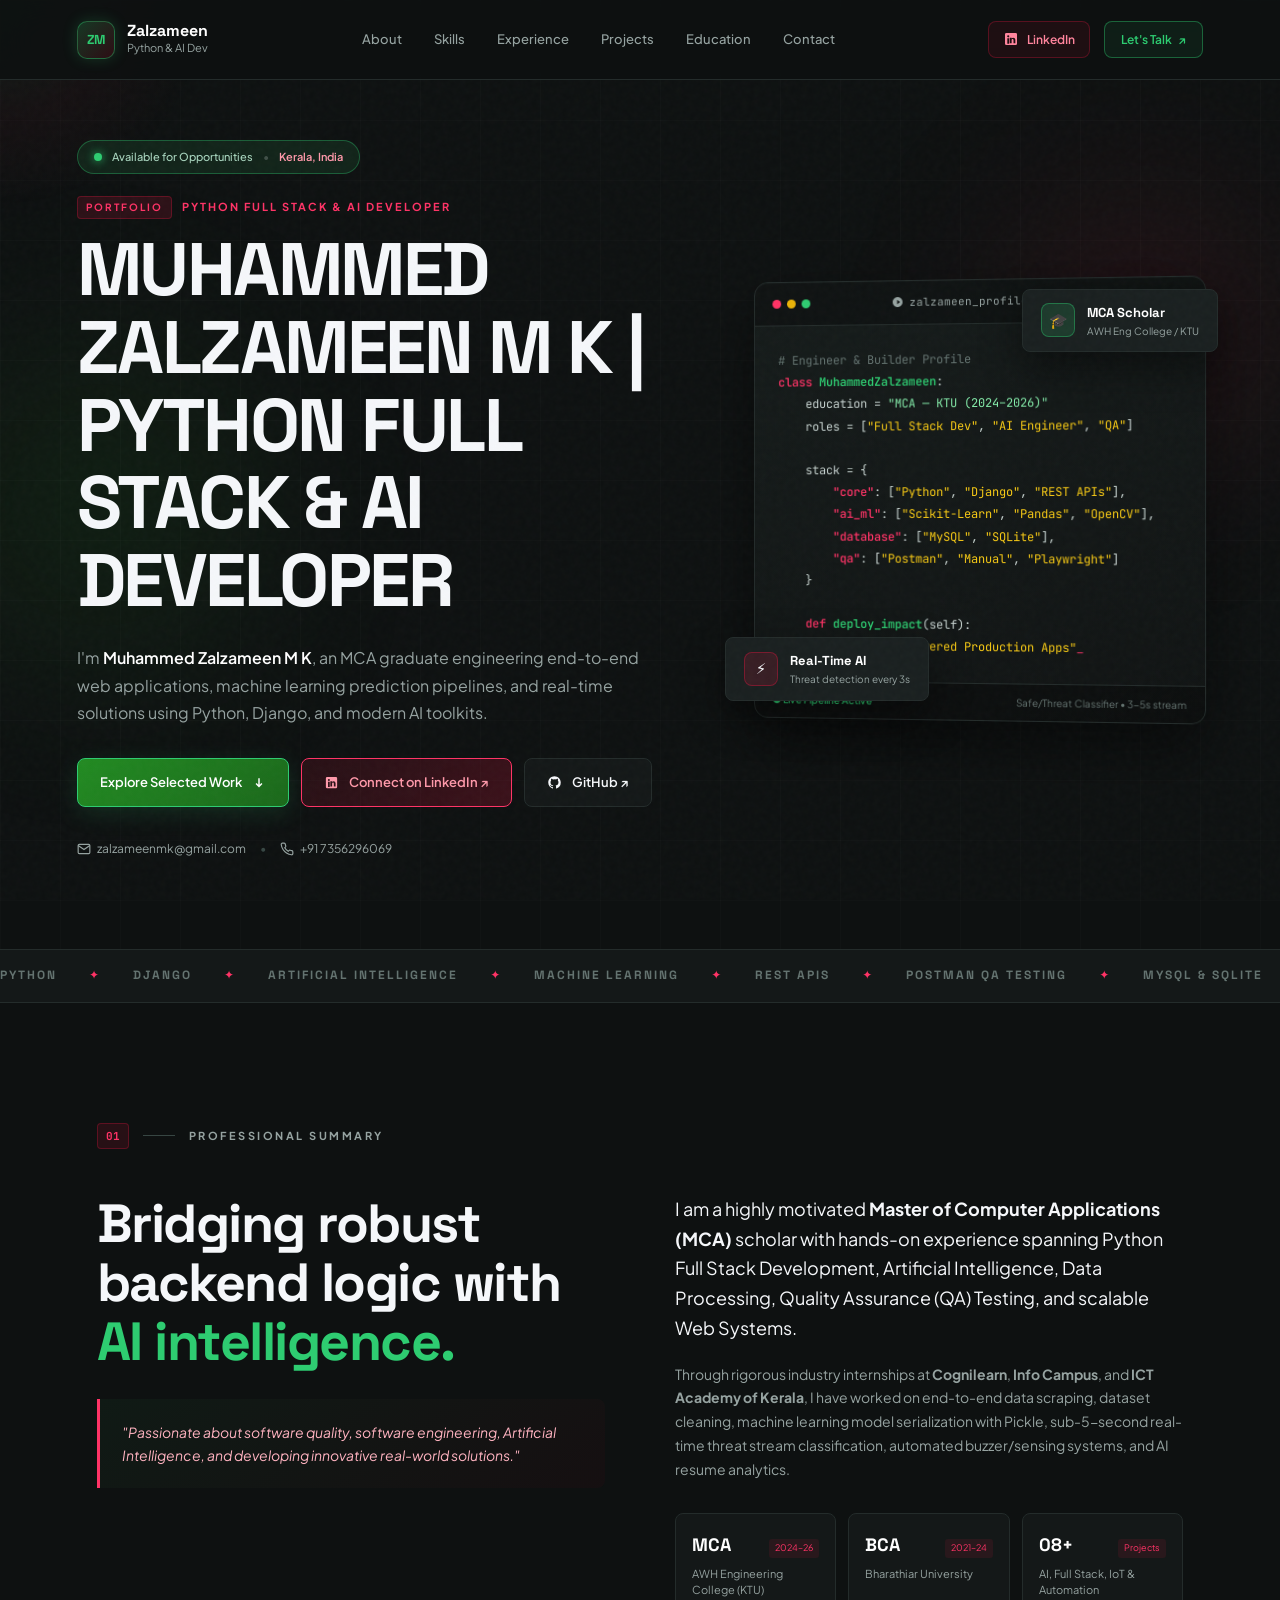
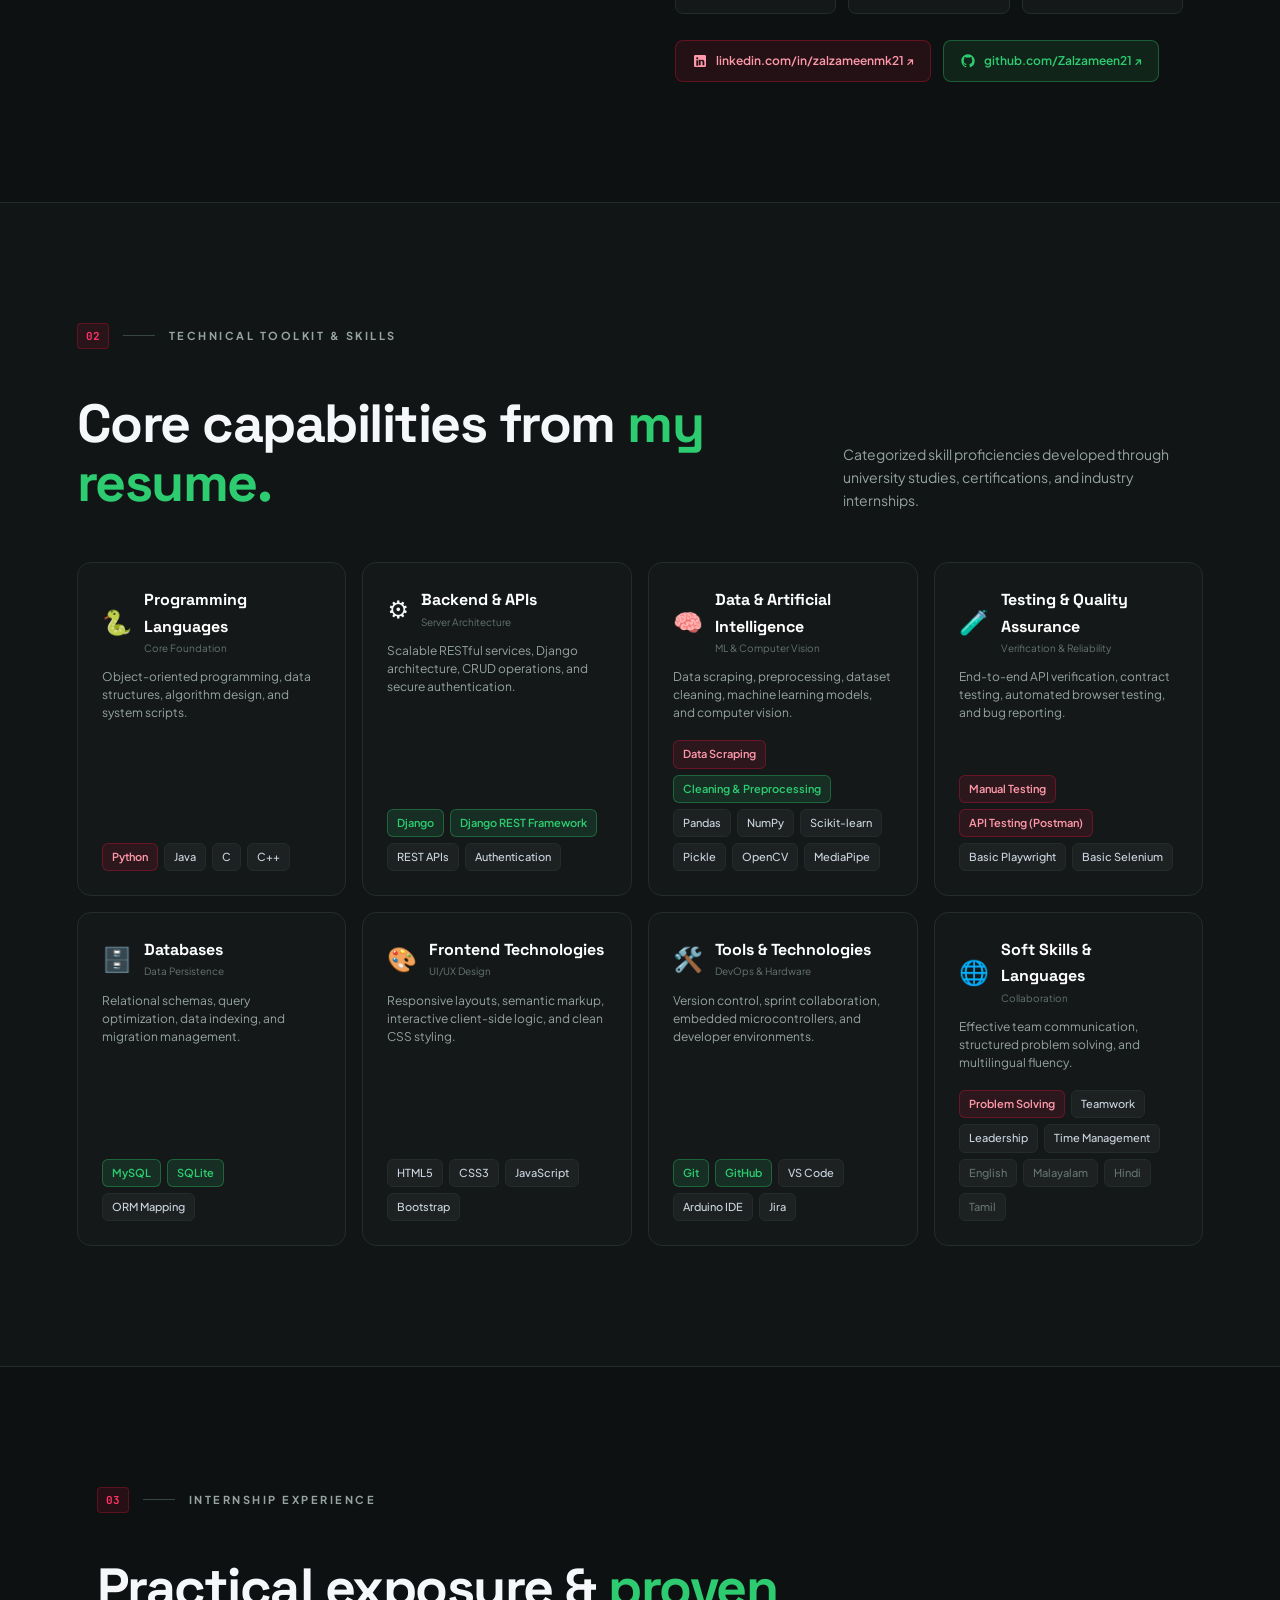
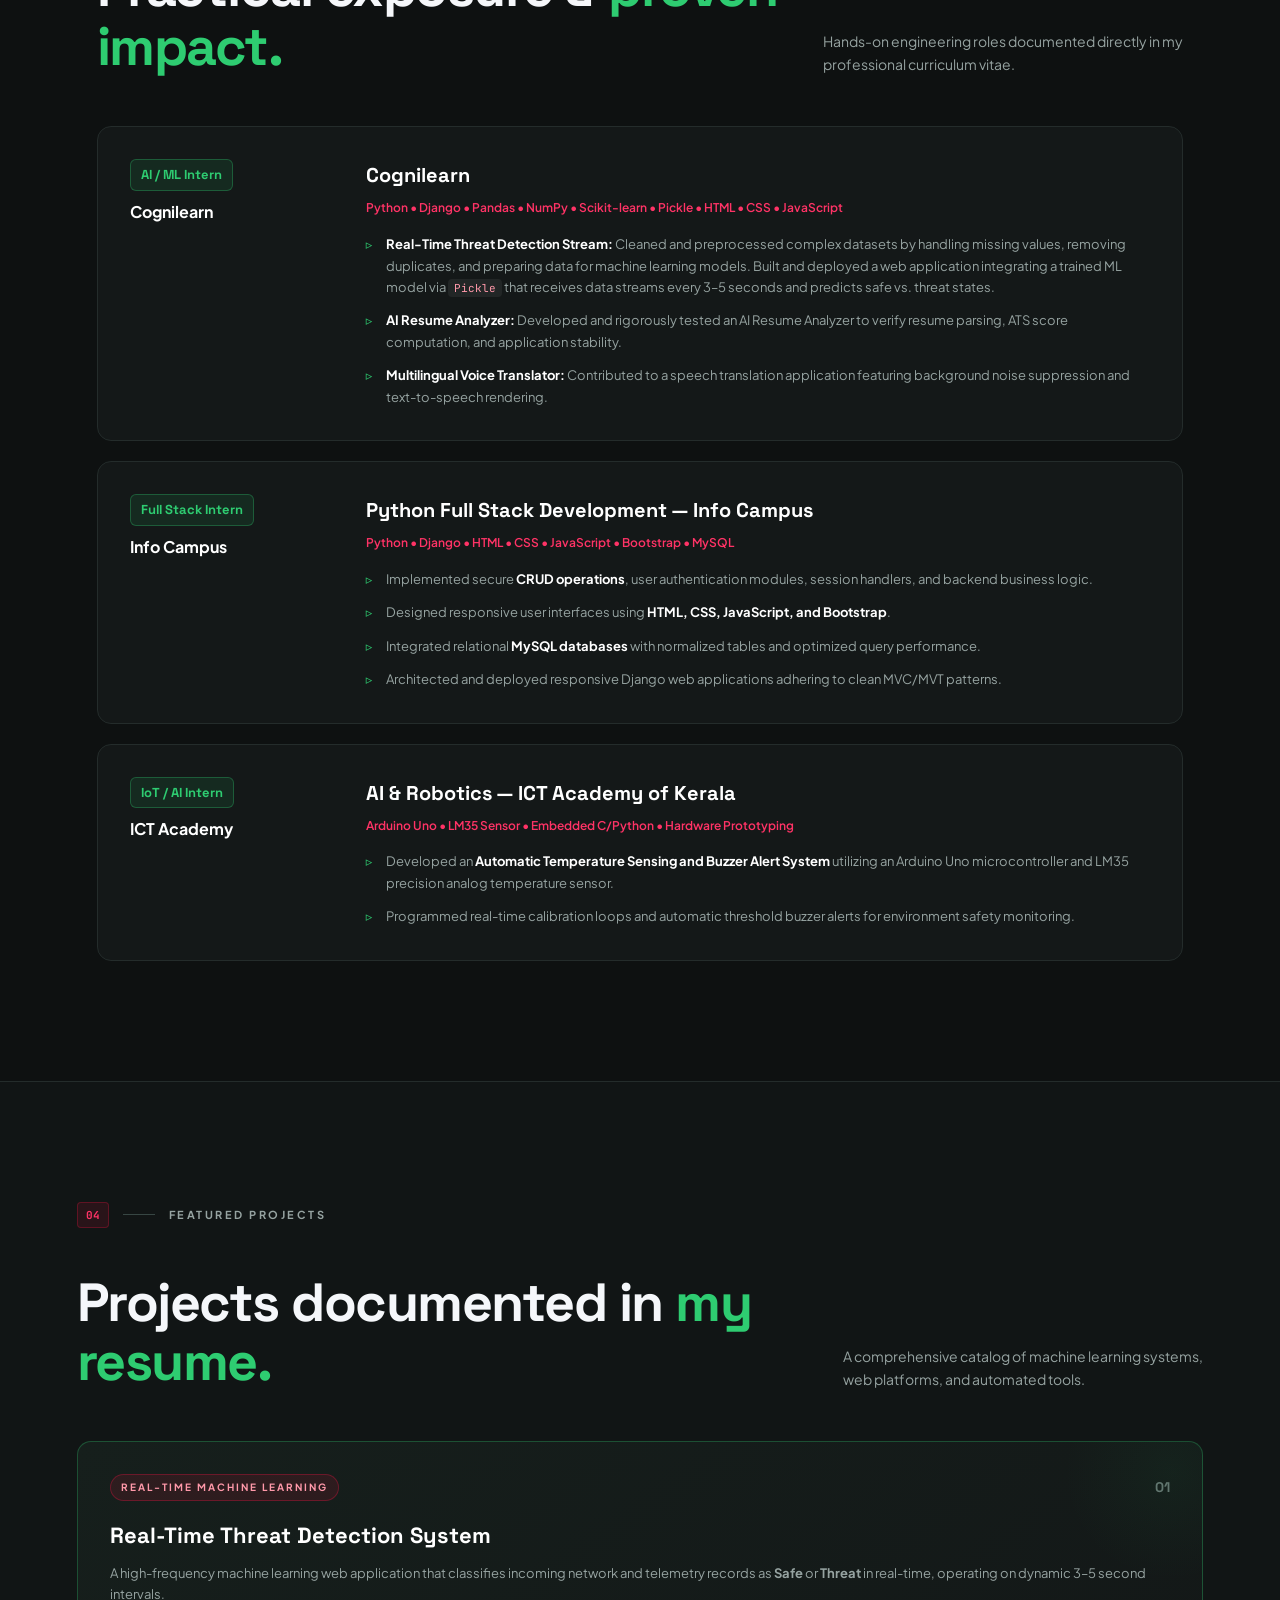
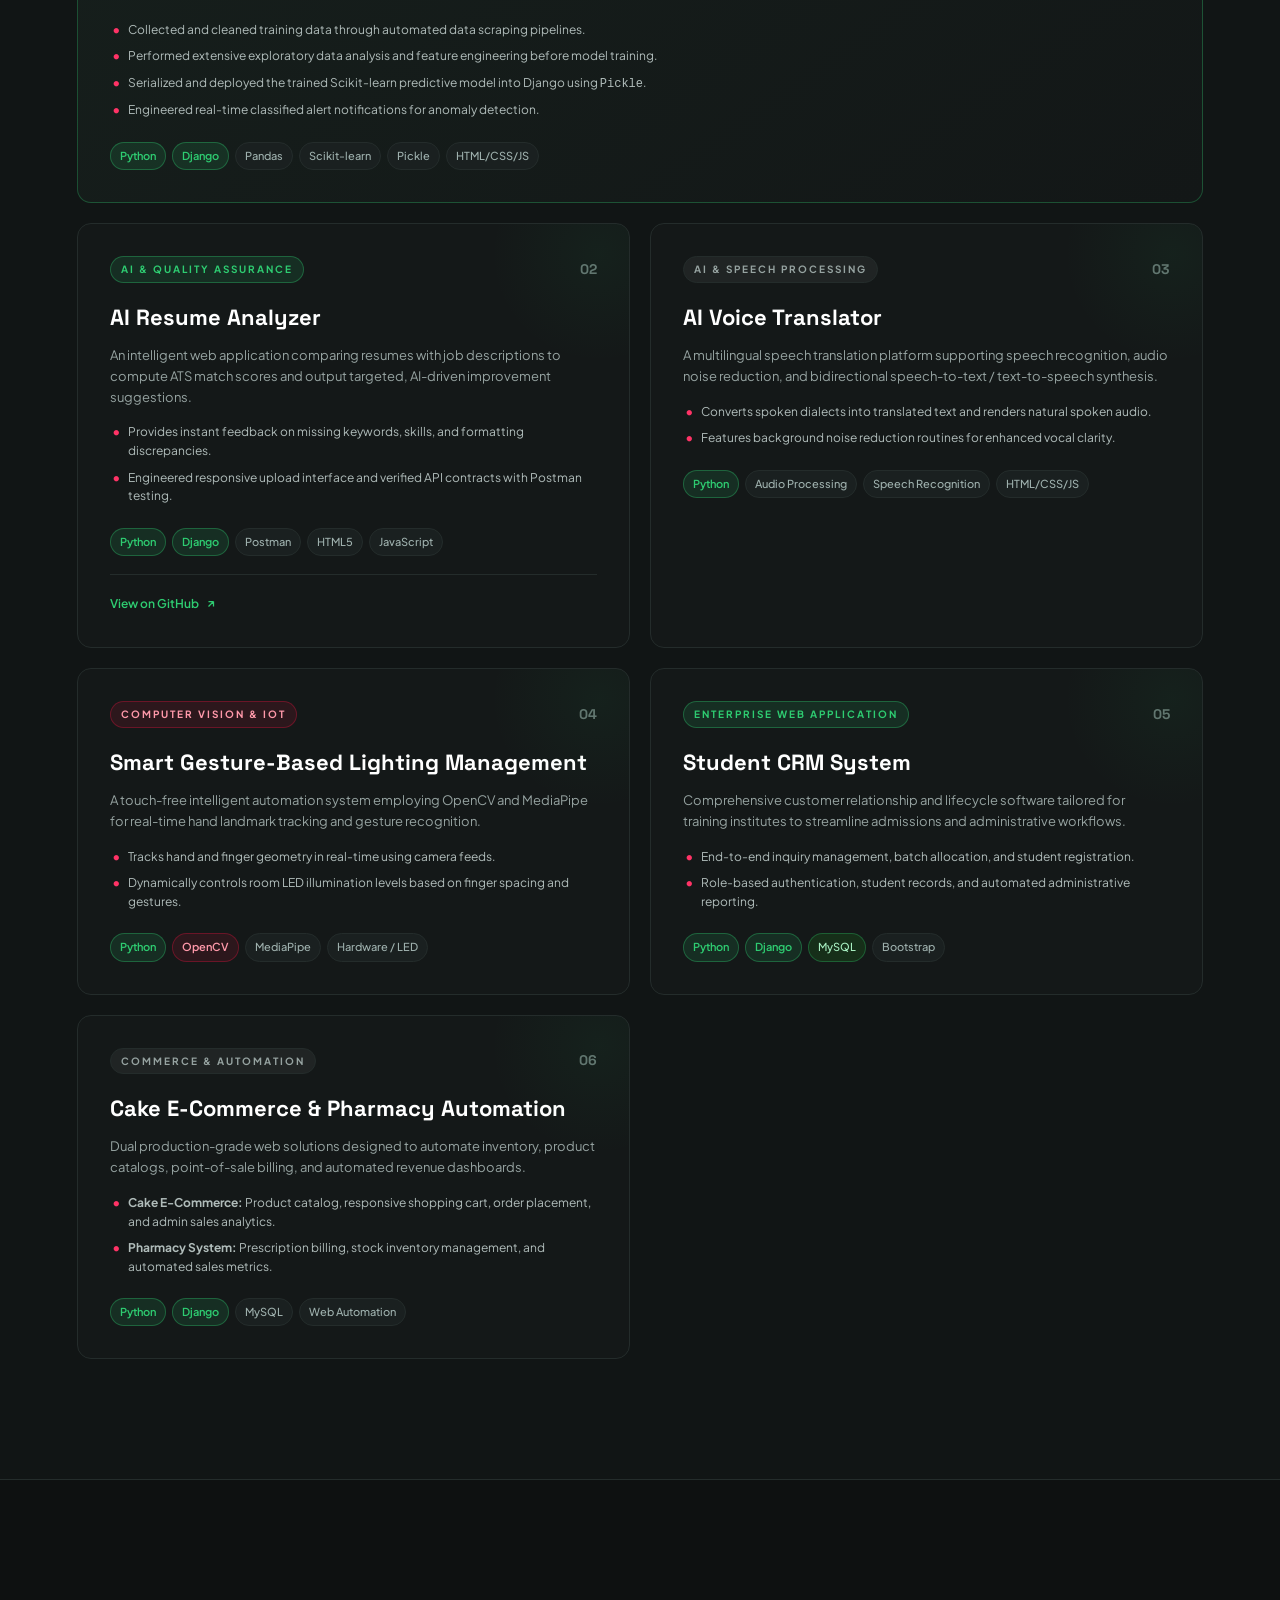
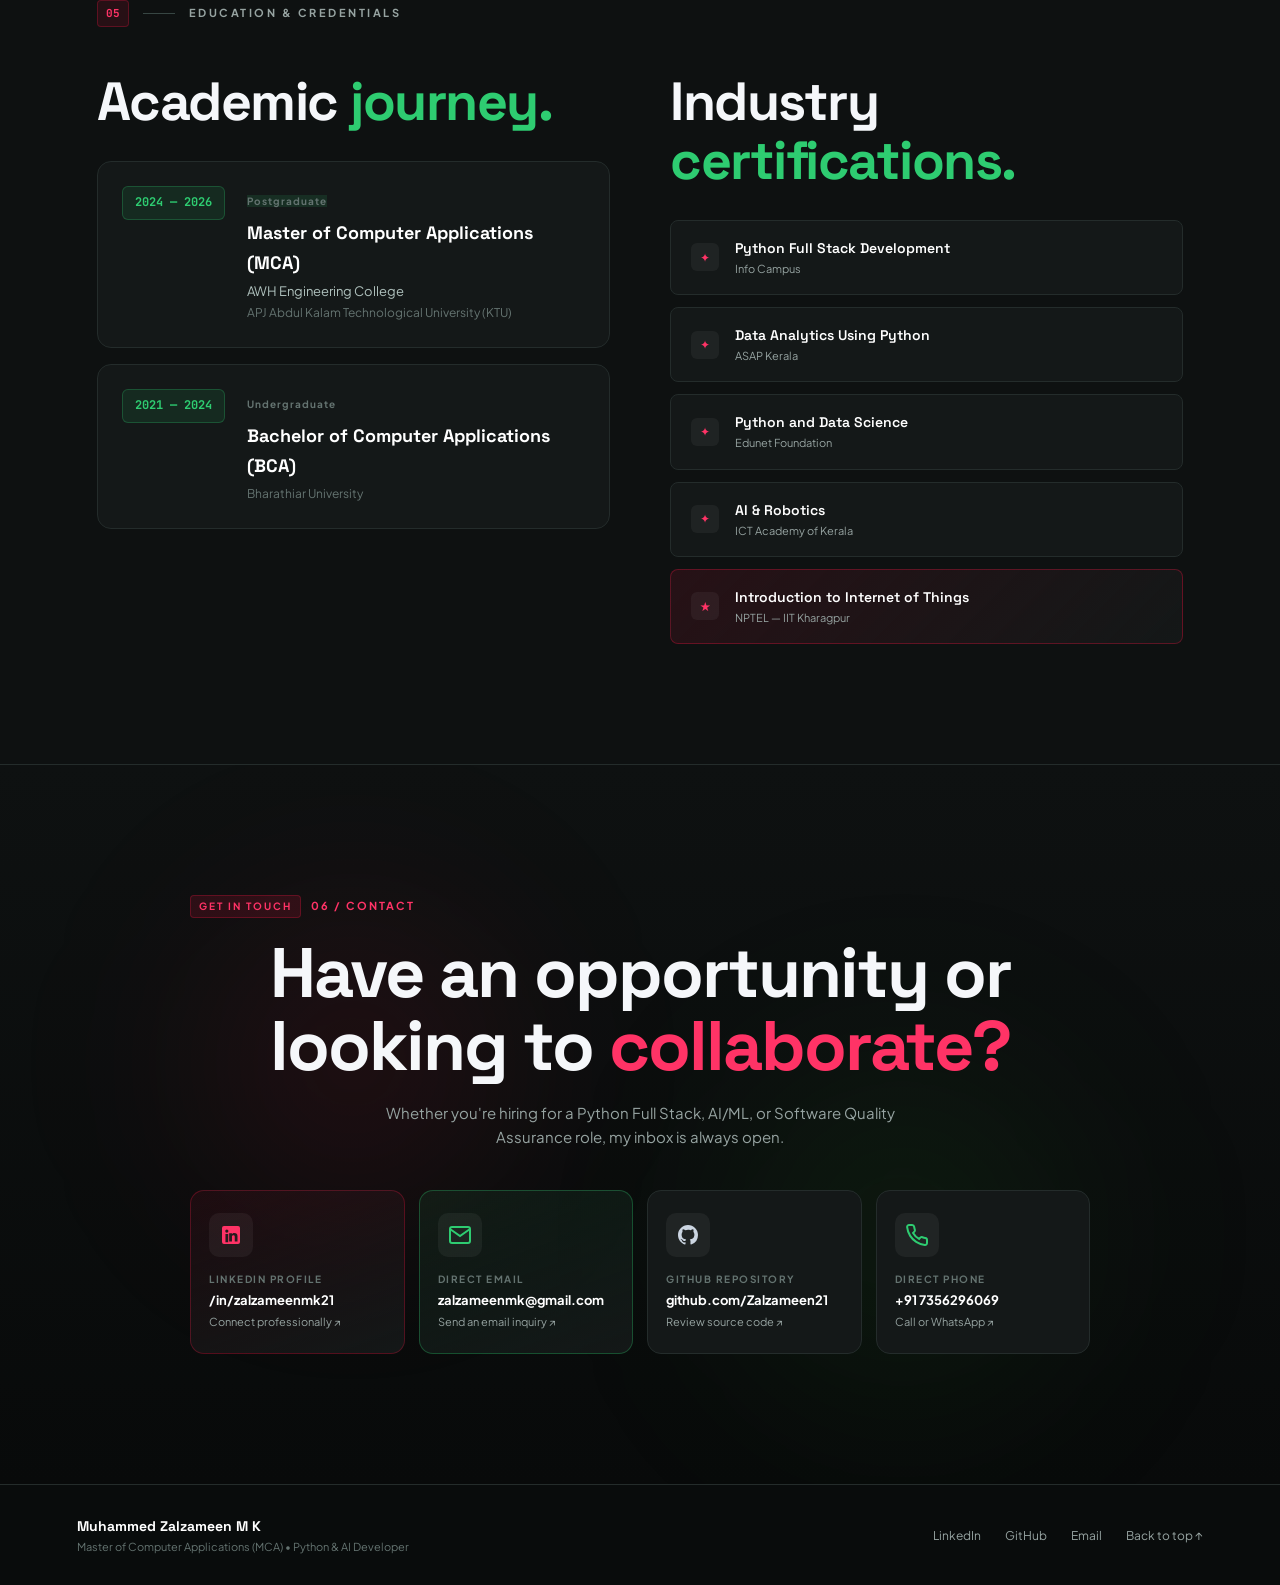
==== commit a9b20cd3: "Update header with name and title" ====
--- a/index.html
+++ b/index.html
@@ -58,7 +58,7 @@
     </div>
 
     <p class="kicker"><span class="kicker-tag">PORTFOLIO</span> PYTHON FULL STACK & AI DEVELOPER</p>
-    <h1>Architecting <em>intelligent</em> & scalable systems.</h1>
+    <h1>MUHAMMED ZALZAMEEN M K | PYTHON FULL STACK & AI DEVELOPER </h1>
     <p class="lead">
       I'm <strong>Muhammed Zalzameen M K</strong>, an MCA graduate engineering end-to-end web applications, machine learning prediction pipelines, and real-time solutions using Python, Django, and modern AI toolkits.
     </p>
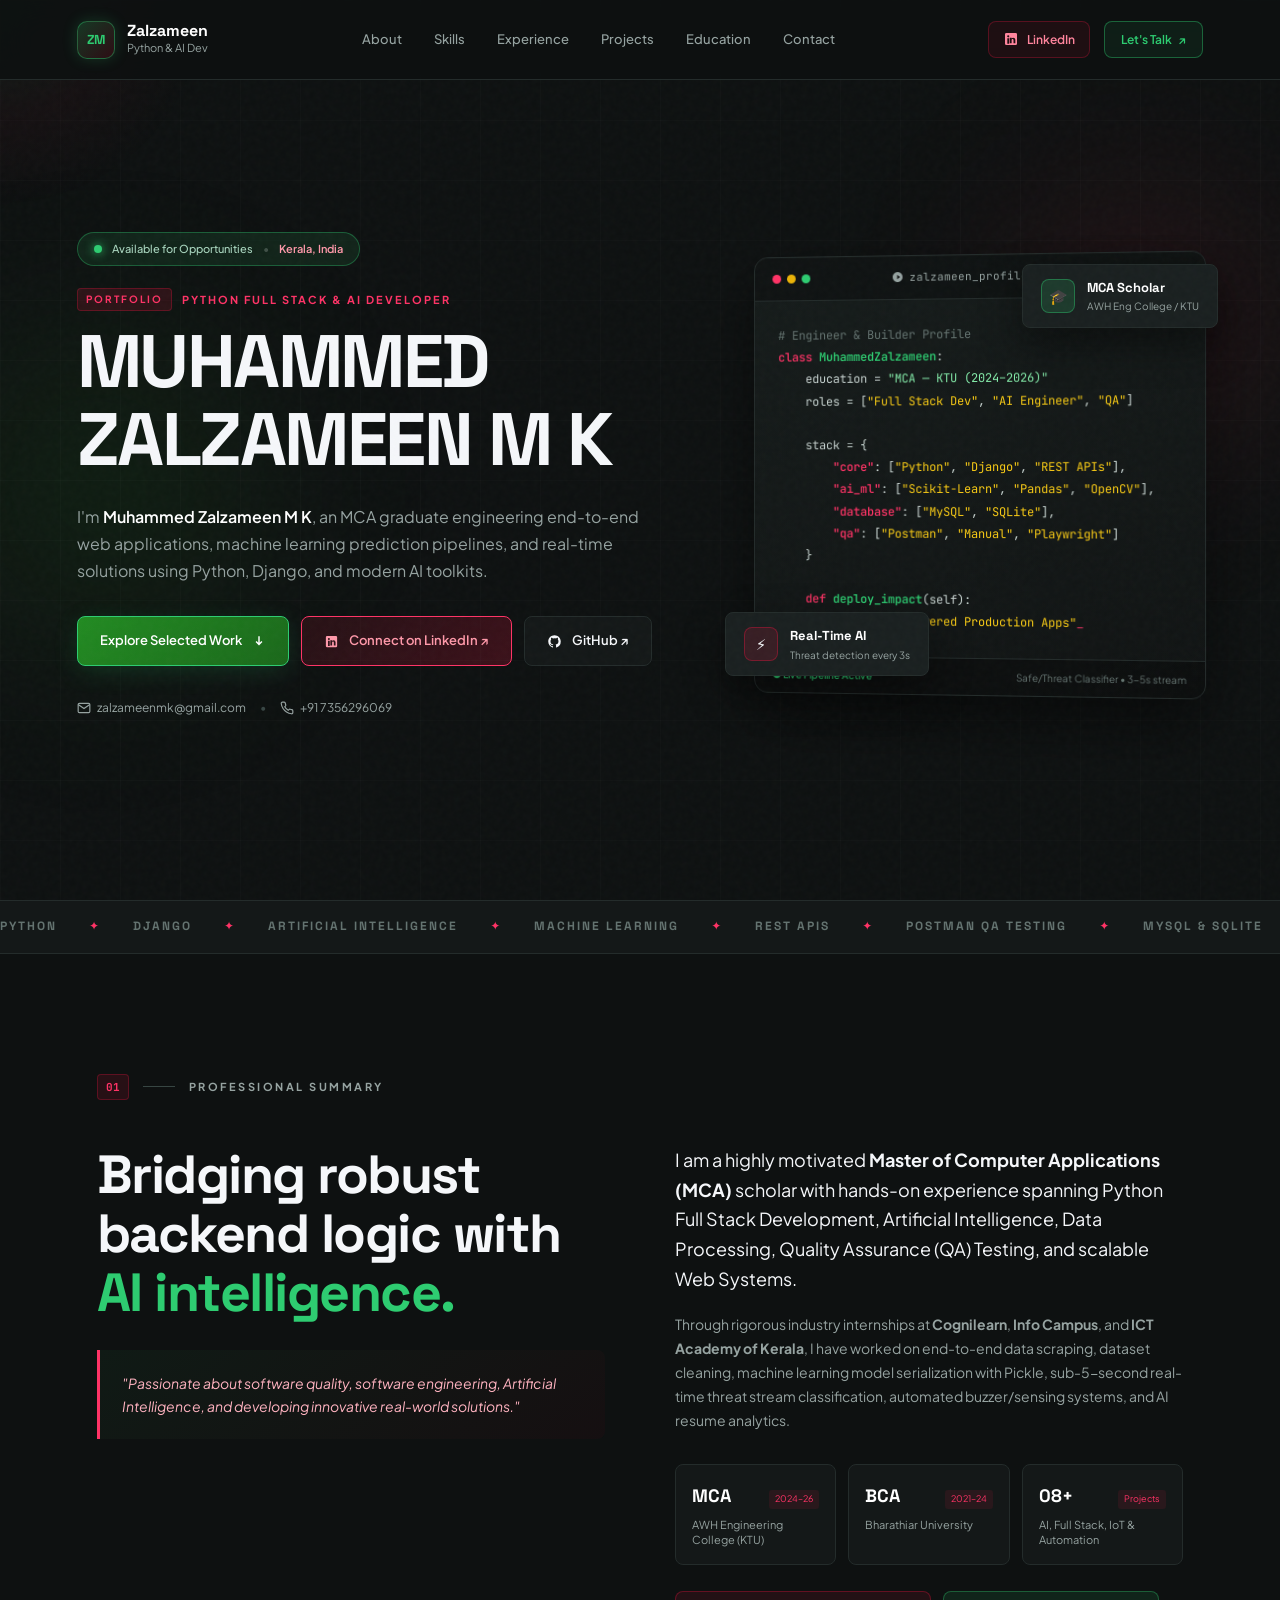
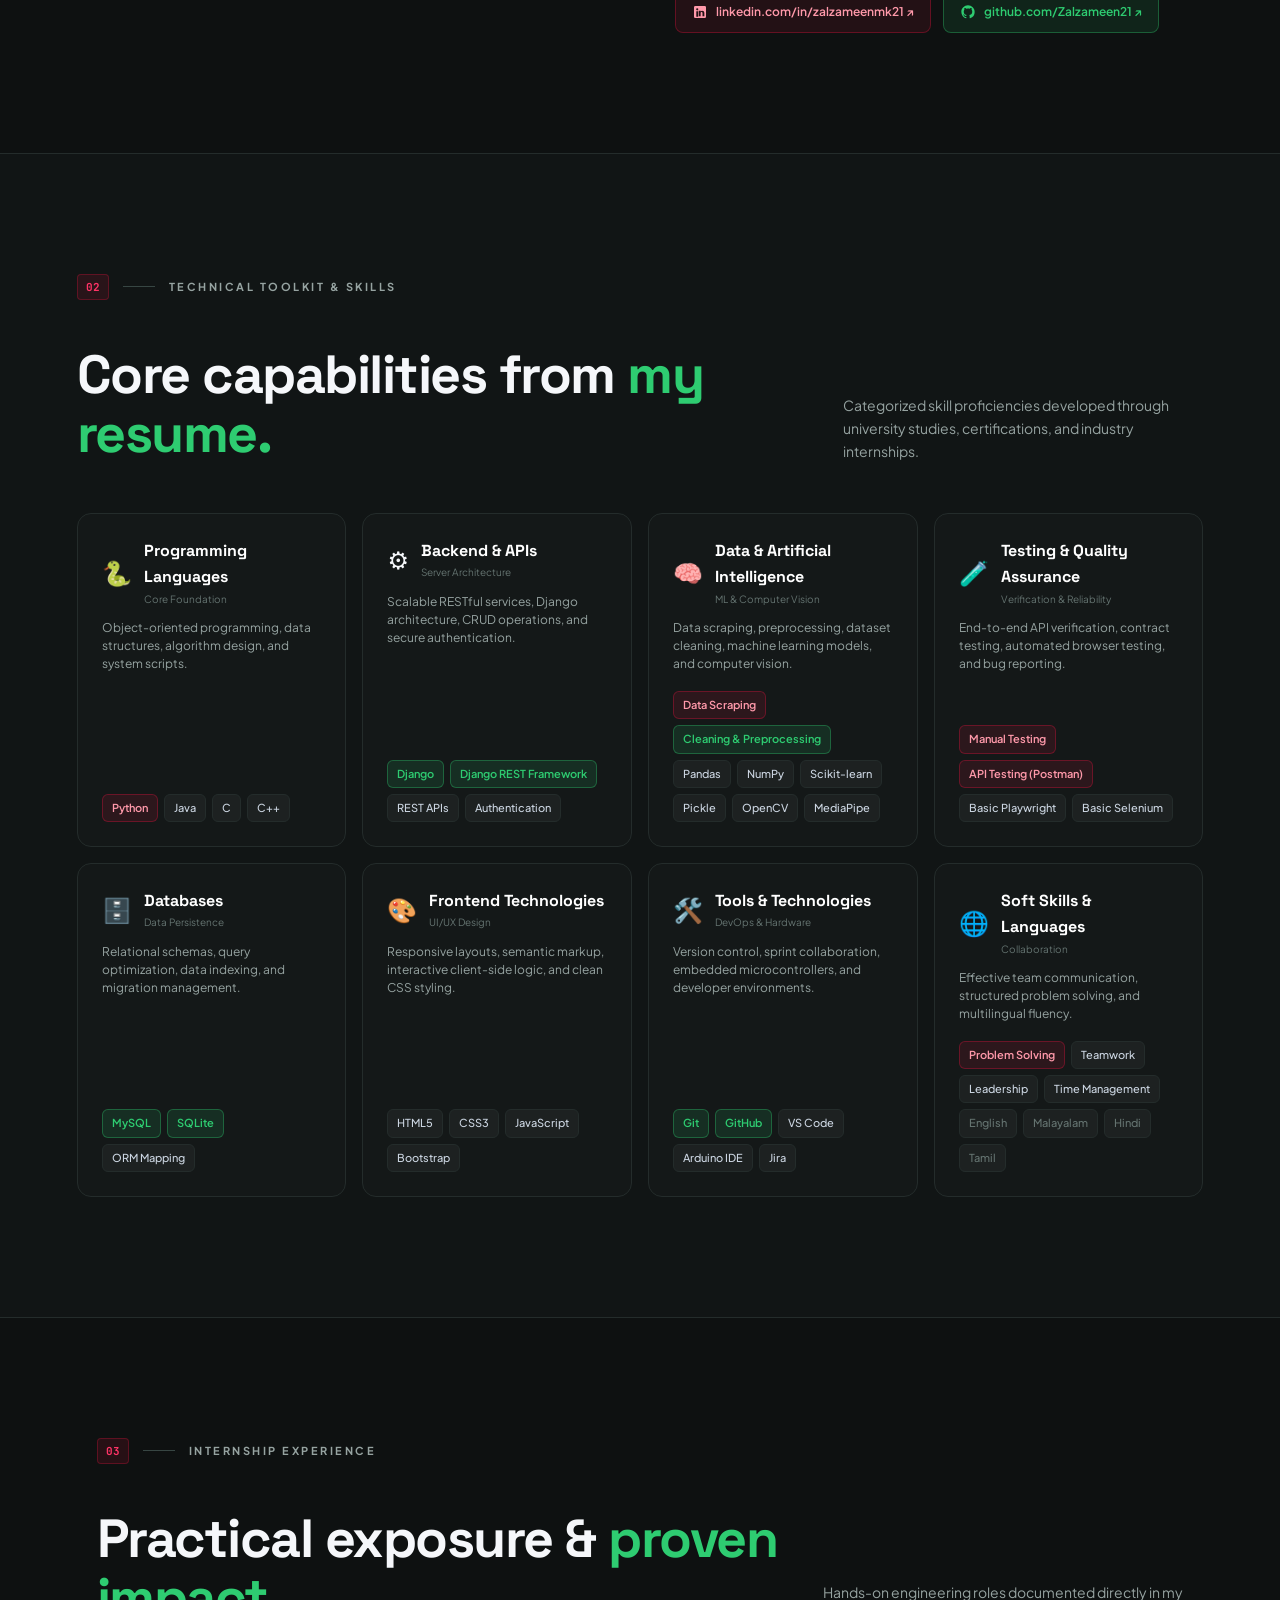
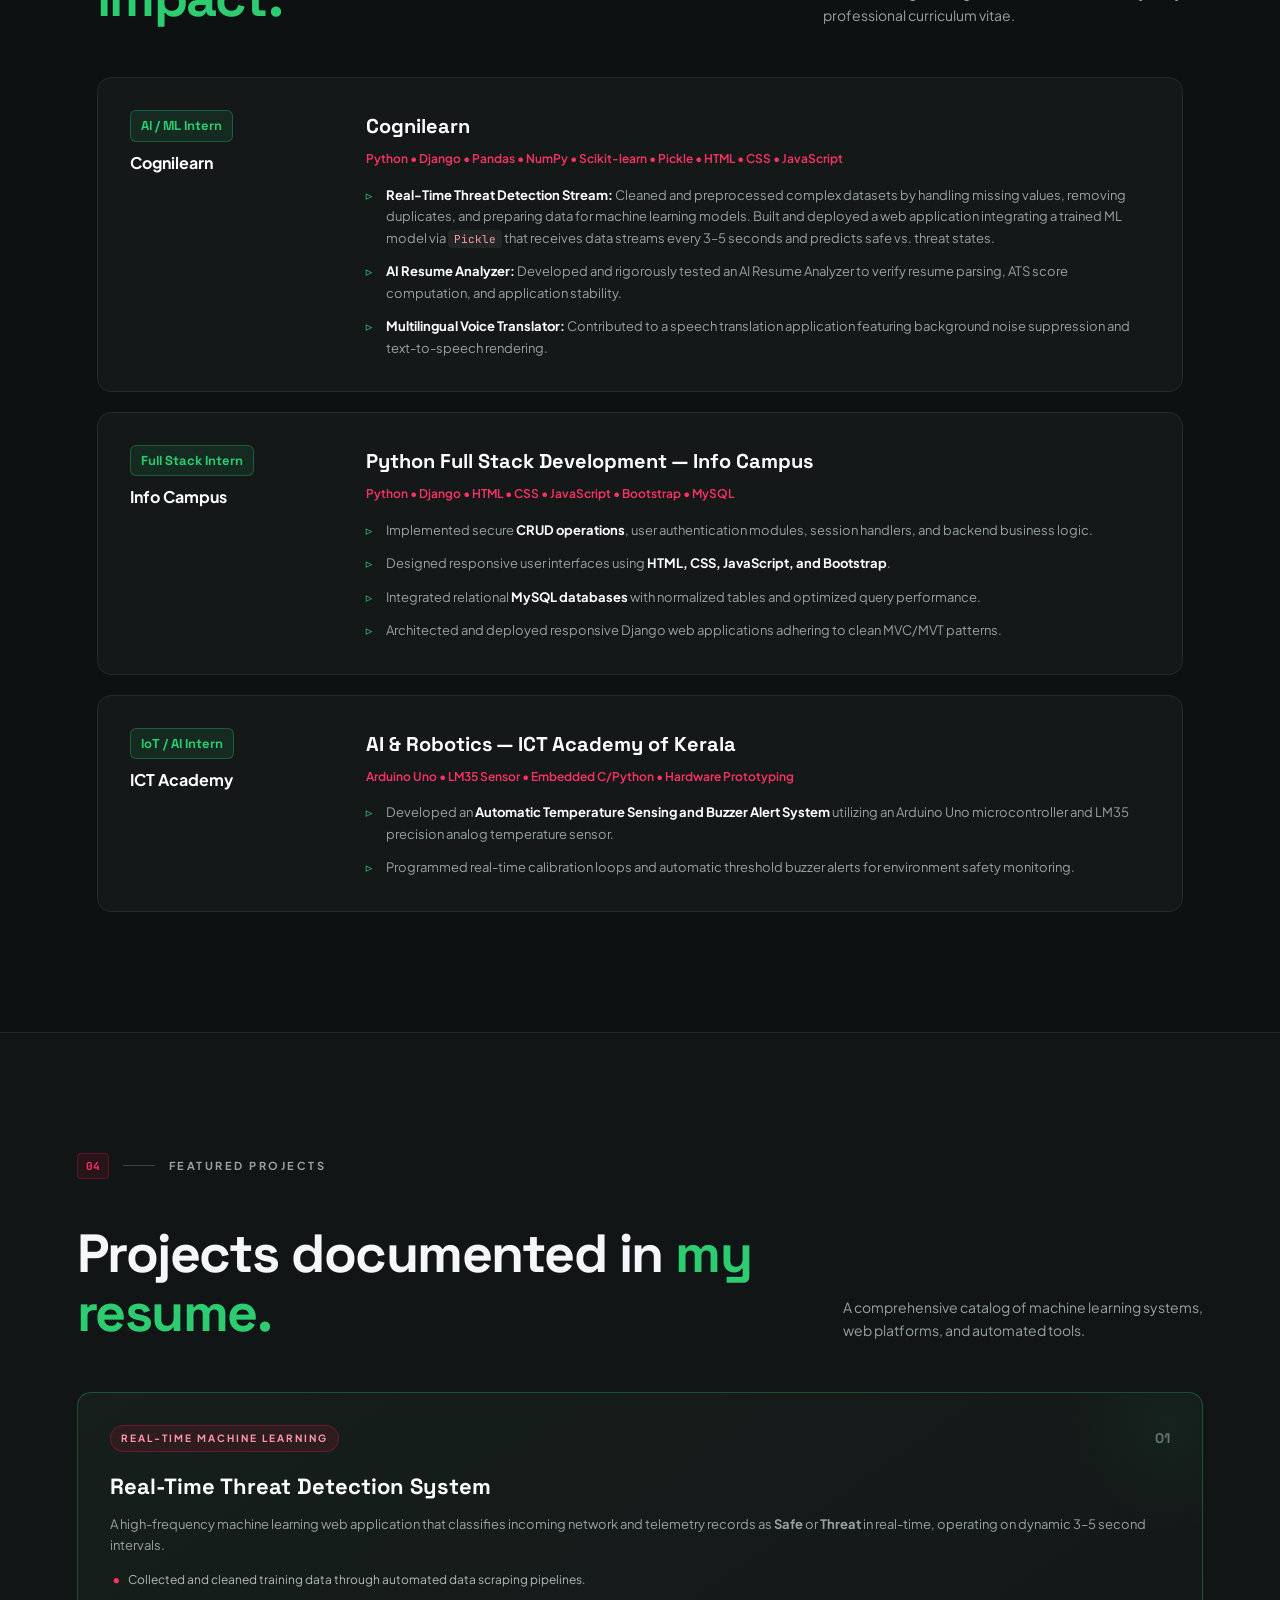
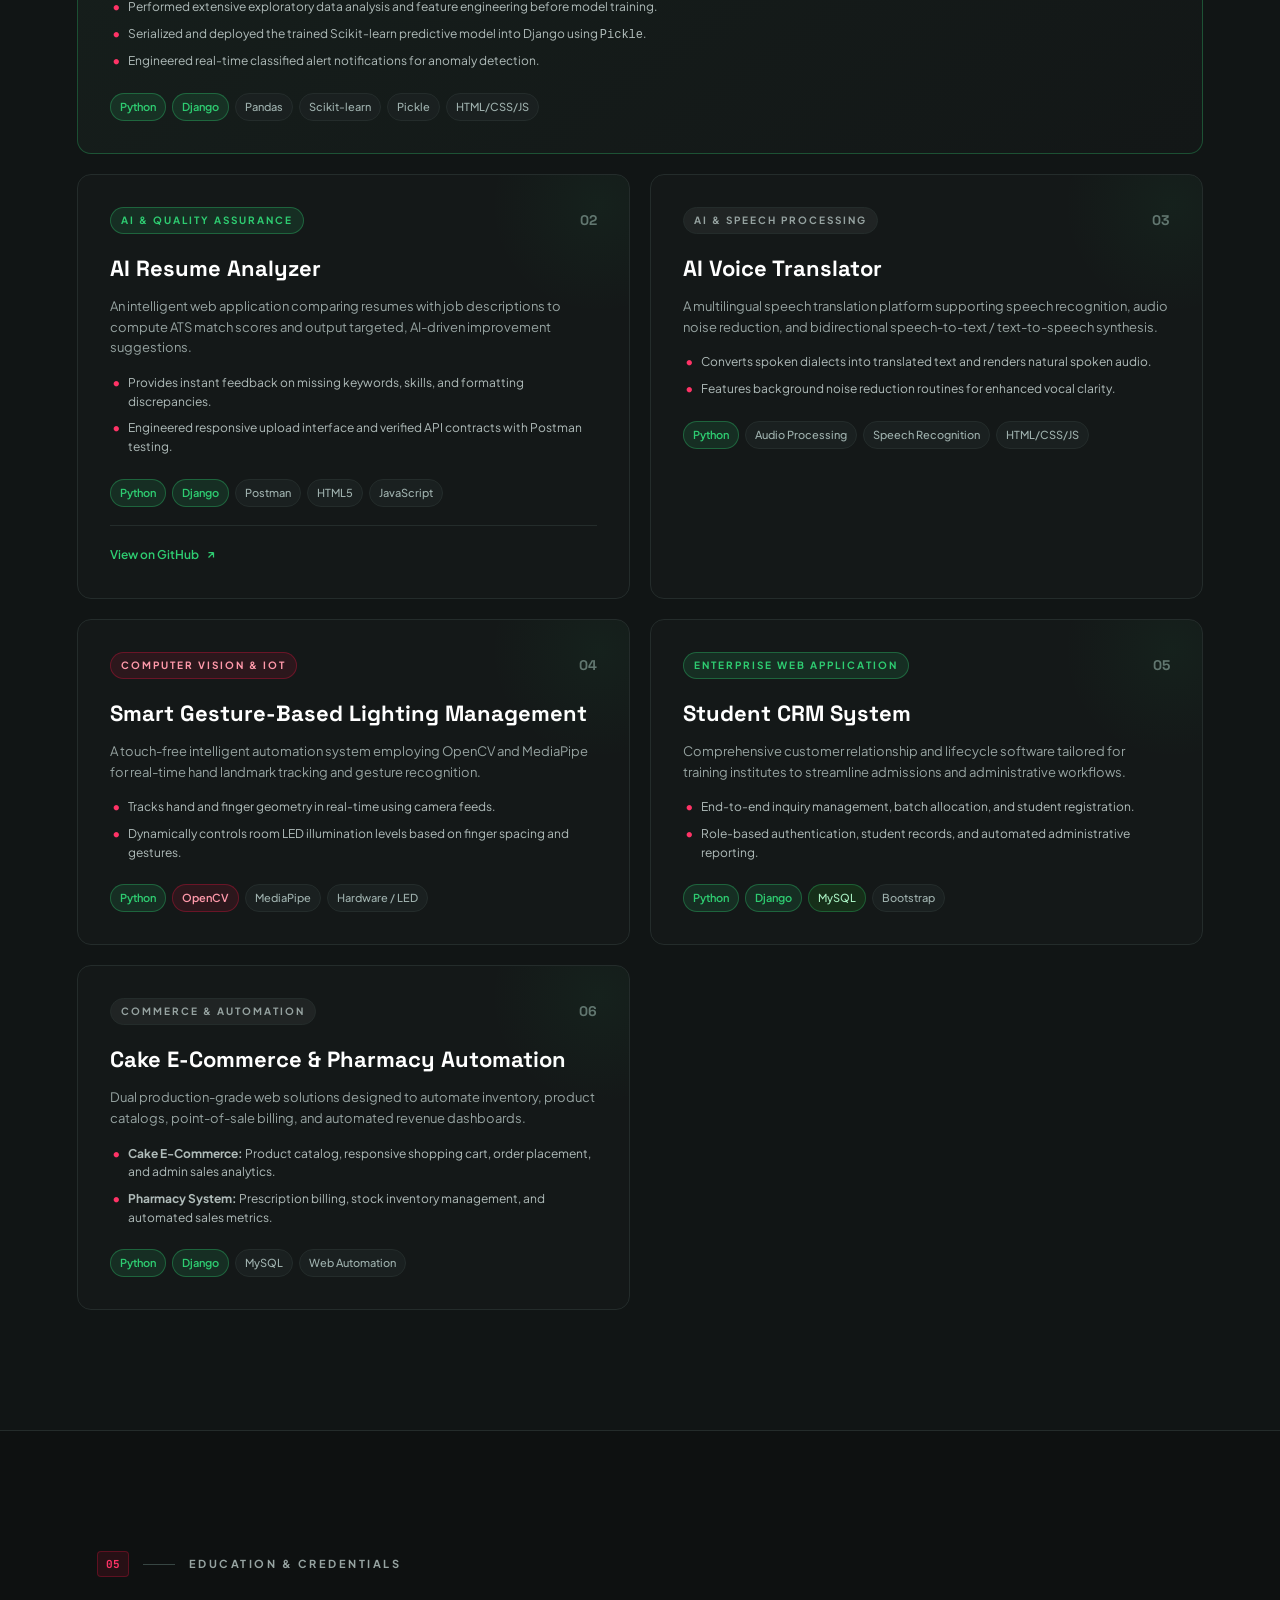
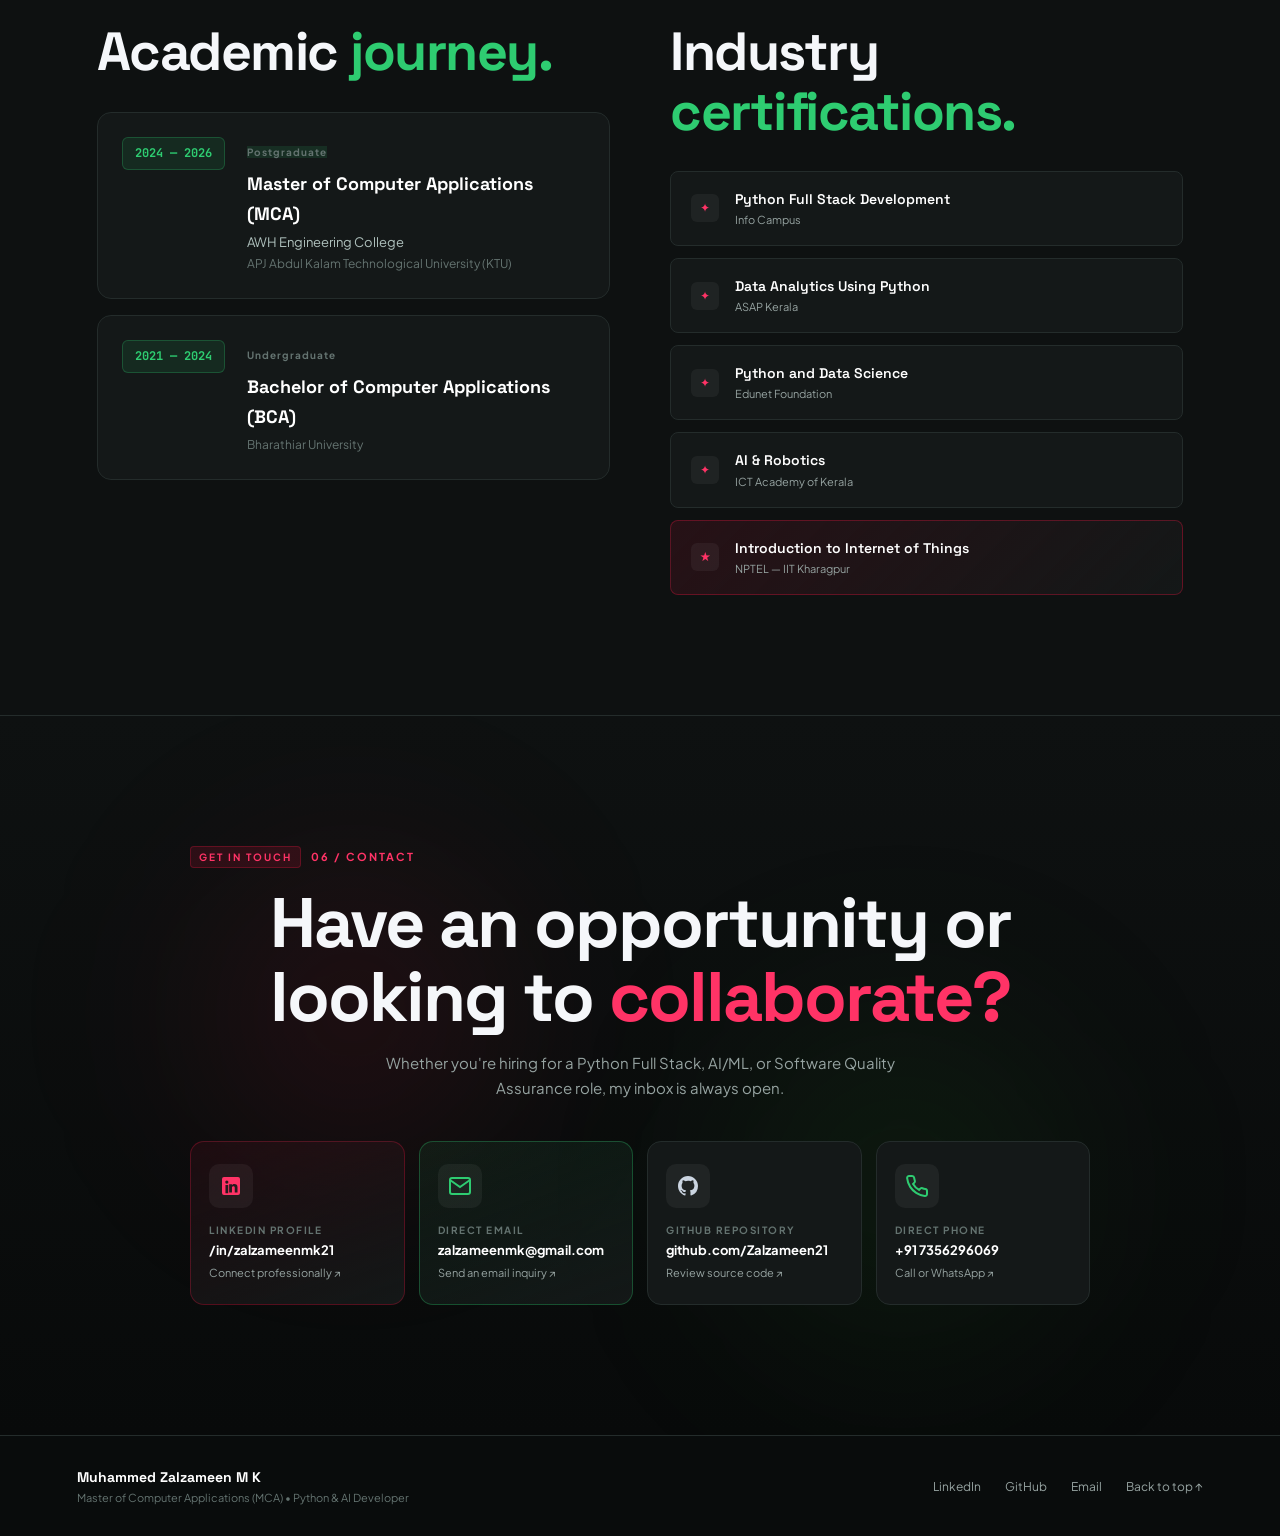
==== commit 2e46659c: "Update index.html" ====
--- a/index.html
+++ b/index.html
@@ -1,105 +1,131 @@
 <!DOCTYPE html>
 <html lang="en">
+
 <head>
-<meta charset="UTF-8">
-<meta name="viewport" content="width=device-width, initial-scale=1.0">
-<meta name="description" content="Muhammed Zalzameen M K — Python Full Stack & AI Developer Portfolio. MCA graduate specializing in Python, Django, AI/ML, and Quality Assurance.">
-<title>Muhammed Zalzameen M K — Python Full Stack & AI Developer</title>
-<link rel="preconnect" href="https://fonts.googleapis.com">
-<link rel="preconnect" href="https://fonts.gstatic.com" crossorigin>
-<link href="https://fonts.googleapis.com/css2?family=Plus+Jakarta+Sans:wght@300;400;500;600;700;800&family=Space+Grotesk:wght@500;600;700&family=JetBrains+Mono:wght@400;500&display=swap" rel="stylesheet">
-<link rel="stylesheet" href="style.css">
+  <meta charset="UTF-8">
+  <meta name="viewport" content="width=device-width, initial-scale=1.0">
+  <meta name="description"
+    content="Muhammed Zalzameen M K — Python Full Stack & AI Developer Portfolio. MCA graduate specializing in Python, Django, AI/ML, and Quality Assurance.">
+  <title>Muhammed Zalzameen M K — Python Full Stack & AI Developer</title>
+  <link rel="preconnect" href="https://fonts.googleapis.com">
+  <link rel="preconnect" href="https://fonts.gstatic.com" crossorigin>
+  <link
+    href="https://fonts.googleapis.com/css2?family=Plus+Jakarta+Sans:wght@300;400;500;600;700;800&family=Space+Grotesk:wght@500;600;700&family=JetBrains+Mono:wght@400;500&display=swap"
+    rel="stylesheet">
+  <link rel="stylesheet" href="style.css">
 </head>
+
 <body>
-<div class="noise"></div>
-<div class="cursor-glow"></div>
-
-<header class="nav">
-  <a class="brand" href="#home">
-    <span class="brand-badge">ZM</span>
-    <div class="brand-text">
-      <b>Zalzameen</b>
-      <small>Python & AI Dev</small>
+  <div class="noise"></div>
+  <div class="cursor-glow"></div>
+
+  <header class="nav">
+    <a class="brand" href="#home">
+      <span class="brand-badge">ZM</span>
+      <div class="brand-text">
+        <b>Zalzameen</b>
+        <small>Python & AI Dev</small>
+      </div>
+    </a>
+    <button class="menu" aria-label="Toggle navigation" id="menuToggle">
+      <span></span><span></span><span></span>
+    </button>
+    <nav id="mainNav">
+      <a href="#about">About</a>
+      <a href="#skills">Skills</a>
+      <a href="#experience">Experience</a>
+      <a href="#projects">Projects</a>
+      <a href="#education">Education</a>
+      <a href="#contact">Contact</a>
+    </nav>
+    <div class="nav-right">
+      <a class="nav-social" href="https://www.linkedin.com/in/zalzameenmk21" target="_blank" rel="noopener"
+        aria-label="LinkedIn">
+        <svg width="16" height="16" fill="currentColor" viewBox="0 0 24 24">
+          <path
+            d="M19 3a2 2 0 0 1 2 2v14a2 2 0 0 1-2 2H5a2 2 0 0 1-2-2V5a2 2 0 0 1 2-2h14m-.5 15.5v-5.3a3.26 3.26 0 0 0-3.26-3.26c-.85 0-1.84.52-2.28 1.3v-1.11h-2.79v8.37h2.79v-4.93c0-.77.62-1.4 1.39-1.4a1.4 1.4 0 0 1 1.4 1.4v4.93h2.75M6.46 10.9v8.37H9.2V10.9H6.46M7.83 6.45a1.6 1.6 0 1 0 0 3.2 1.6 1.6 0 0 0 0-3.2z" />
+        </svg>
+        <span>LinkedIn</span>
+      </a>
+      <a class="nav-cta" href="#contact">Let's Talk <span>↗</span></a>
     </div>
-  </a>
-  <button class="menu" aria-label="Toggle navigation" id="menuToggle">
-    <span></span><span></span><span></span>
-  </button>
-  <nav id="mainNav">
-    <a href="#about">About</a>
-    <a href="#skills">Skills</a>
-    <a href="#experience">Experience</a>
-    <a href="#projects">Projects</a>
-    <a href="#education">Education</a>
-    <a href="#contact">Contact</a>
-  </nav>
-  <div class="nav-right">
-    <a class="nav-social" href="https://www.linkedin.com/in/zalzameenmk21" target="_blank" rel="noopener" aria-label="LinkedIn">
-      <svg width="16" height="16" fill="currentColor" viewBox="0 0 24 24"><path d="M19 3a2 2 0 0 1 2 2v14a2 2 0 0 1-2 2H5a2 2 0 0 1-2-2V5a2 2 0 0 1 2-2h14m-.5 15.5v-5.3a3.26 3.26 0 0 0-3.26-3.26c-.85 0-1.84.52-2.28 1.3v-1.11h-2.79v8.37h2.79v-4.93c0-.77.62-1.4 1.39-1.4a1.4 1.4 0 0 1 1.4 1.4v4.93h2.75M6.46 10.9v8.37H9.2V10.9H6.46M7.83 6.45a1.6 1.6 0 1 0 0 3.2 1.6 1.6 0 0 0 0-3.2z"/></svg>
-      <span>LinkedIn</span>
-    </a>
-    <a class="nav-cta" href="#contact">Let's Talk <span>↗</span></a>
-  </div>
-</header>
-
-<main>
-<!-- HERO SECTION -->
-<section id="home" class="hero">
-  <div class="orb orb-crimson"></div>
-  <div class="orb orb-forest"></div>
-  <div class="grid-overlay"></div>
-
-  <div class="hero-left reveal">
-    <div class="status-pill">
-      <span class="status-dot"></span>
-      <span>Available for Opportunities</span>
-      <span class="pill-divider">•</span>
-      <span class="pill-loc">Kerala, India</span>
-    </div>
-
-    <p class="kicker"><span class="kicker-tag">PORTFOLIO</span> PYTHON FULL STACK & AI DEVELOPER</p>
-    <h1>MUHAMMED ZALZAMEEN M K | PYTHON FULL STACK & AI DEVELOPER </h1>
-    <p class="lead">
-      I'm <strong>Muhammed Zalzameen M K</strong>, an MCA graduate engineering end-to-end web applications, machine learning prediction pipelines, and real-time solutions using Python, Django, and modern AI toolkits.
-    </p>
-
-    <div class="hero-actions">
-      <a class="btn btn-primary" href="#projects">
-        <span>Explore Selected Work</span>
-        <svg width="14" height="14" viewBox="0 0 24 24" fill="none" stroke="currentColor" stroke-width="2.5"><path d="M7 13l5 5 5-5M12 4v14"/></svg>
-      </a>
-      <a class="btn btn-secondary" href="https://www.linkedin.com/in/zalzameenmk21" target="_blank" rel="noopener">
-        <svg width="15" height="15" fill="currentColor" viewBox="0 0 24 24"><path d="M19 3a2 2 0 0 1 2 2v14a2 2 0 0 1-2 2H5a2 2 0 0 1-2-2V5a2 2 0 0 1 2-2h14m-.5 15.5v-5.3a3.26 3.26 0 0 0-3.26-3.26c-.85 0-1.84.52-2.28 1.3v-1.11h-2.79v8.37h2.79v-4.93c0-.77.62-1.4 1.39-1.4a1.4 1.4 0 0 1 1.4 1.4v4.93h2.75M6.46 10.9v8.37H9.2V10.9H6.46M7.83 6.45a1.6 1.6 0 1 0 0 3.2 1.6 1.6 0 0 0 0-3.2z"/></svg>
-        <span>Connect on LinkedIn ↗</span>
-      </a>
-      <a class="btn btn-ghost" href="https://github.com/Zalzameen21" target="_blank" rel="noopener">
-        <svg width="15" height="15" fill="currentColor" viewBox="0 0 24 24"><path d="M12 2C6.477 2 2 6.484 2 12.017c0 4.425 2.865 8.18 6.839 9.504.5.092.682-.217.682-.483 0-.237-.008-.868-.013-1.703-2.782.605-3.369-1.343-3.369-1.343-.454-1.158-1.11-1.466-1.11-1.466-.908-.62.069-.608.069-.608 1.003.07 1.53 1.032 1.53 1.032.892 1.53 2.341 1.088 2.91.832.092-.647.35-1.088.636-1.338-2.22-.253-4.555-1.113-4.555-4.951 0-1.093.39-1.988 1.029-2.688-.103-.253-.446-1.272.098-2.65 0 0 .84-.27 2.75 1.026A9.564 9.564 0 0112 6.844c.85.004 1.705.115 2.504.337 1.909-1.296 2.747-1.027 2.747-1.027.546 1.379.202 2.398.1 2.651.64.7 1.028 1.595 1.028 2.688 0 3.848-2.339 4.695-4.566 4.943.359.309.678.92.678 1.855 0 1.338-.012 2.419-.012 2.747 0 .268.18.58.688.482A10.019 10.019 0 0022 12.017C22 6.484 17.522 2 12 2z"/></svg>
-        <span>GitHub ↗</span>
-      </a>
-    </div>
-
-    <div class="contact-strip">
-      <a href="mailto:zalzameenmk@gmail.com" class="strip-item">
-        <svg width="14" height="14" fill="none" stroke="currentColor" stroke-width="2" viewBox="0 0 24 24"><path d="M4 4h16c1.1 0 2 .9 2 2v12c0 1.1-.9 2-2 2H4c-1.1 0-2-.9-2-2V6c0-1.1.9-2 2-2z"/><path d="M22 6l-10 7L2 6"/></svg>
-        <span>zalzameenmk@gmail.com</span>
-      </a>
-      <span class="sep">•</span>
-      <a href="tel:+917356296069" class="strip-item">
-        <svg width="14" height="14" fill="none" stroke="currentColor" stroke-width="2" viewBox="0 0 24 24"><path d="M22 16.92v3a2 2 0 0 1-2.18 2 19.79 19.79 0 0 1-8.63-3.07 19.5 19.5 0 0 1-6-6 19.79 19.79 0 0 1-3.07-8.67A2 2 0 0 1 4.11 2h3a2 2 0 0 1 2 1.72 12.84 12.84 0 0 0 .7 2.81 2 2 0 0 1-.45 2.11L8.09 9.91a16 16 0 0 0 6 6l1.27-1.27a2 2 0 0 1 2.11-.45 12.84 12.84 0 0 0 2.81.7A2 2 0 0 1 22 16.92z"/></svg>
-        <span>+91 7356296069</span>
-      </a>
-    </div>
-  </div>
-
-  <div class="hero-right reveal delay">
-    <div class="code-card">
-      <div class="code-top">
-        <div class="code-dots"><i></i><i></i><i></i></div>
-        <span class="code-filename"><svg width="12" height="12" viewBox="0 0 24 24" fill="currentColor"><path d="M12 2C6.48 2 2 6.48 2 12s4.48 10 10 10 10-4.48 10-10S17.52 2 12 2zm-1 14.5v-9l6 4.5-6 4.5z"/></svg> zalzameen_profile.py</span>
-        <span class="code-lang">Python 3.11</span>
-      </div>
-      <div class="code-body">
-<pre><span class="c-dim"># Engineer & Builder Profile</span>
+  </header>
+
+  <main>
+    <!-- HERO SECTION -->
+    <section id="home" class="hero">
+      <div class="orb orb-crimson"></div>
+      <div class="orb orb-forest"></div>
+      <div class="grid-overlay"></div>
+
+      <div class="hero-left reveal">
+        <div class="status-pill">
+          <span class="status-dot"></span>
+          <span>Available for Opportunities</span>
+          <span class="pill-divider">•</span>
+          <span class="pill-loc">Kerala, India</span>
+        </div>
+
+        <p class="kicker"><span class="kicker-tag">PORTFOLIO</span> PYTHON FULL STACK & AI DEVELOPER</p>
+        <h1>MUHAMMED ZALZAMEEN M K</h1>
+        <p class="lead">
+          I'm <strong>Muhammed Zalzameen M K</strong>, an MCA graduate engineering end-to-end web applications, machine
+          learning prediction pipelines, and real-time solutions using Python, Django, and modern AI toolkits.
+        </p>
+
+        <div class="hero-actions">
+          <a class="btn btn-primary" href="#projects">
+            <span>Explore Selected Work</span>
+            <svg width="14" height="14" viewBox="0 0 24 24" fill="none" stroke="currentColor" stroke-width="2.5">
+              <path d="M7 13l5 5 5-5M12 4v14" />
+            </svg>
+          </a>
+          <a class="btn btn-secondary" href="https://www.linkedin.com/in/zalzameenmk21" target="_blank" rel="noopener">
+            <svg width="15" height="15" fill="currentColor" viewBox="0 0 24 24">
+              <path
+                d="M19 3a2 2 0 0 1 2 2v14a2 2 0 0 1-2 2H5a2 2 0 0 1-2-2V5a2 2 0 0 1 2-2h14m-.5 15.5v-5.3a3.26 3.26 0 0 0-3.26-3.26c-.85 0-1.84.52-2.28 1.3v-1.11h-2.79v8.37h2.79v-4.93c0-.77.62-1.4 1.39-1.4a1.4 1.4 0 0 1 1.4 1.4v4.93h2.75M6.46 10.9v8.37H9.2V10.9H6.46M7.83 6.45a1.6 1.6 0 1 0 0 3.2 1.6 1.6 0 0 0 0-3.2z" />
+            </svg>
+            <span>Connect on LinkedIn ↗</span>
+          </a>
+          <a class="btn btn-ghost" href="https://github.com/Zalzameen21" target="_blank" rel="noopener">
+            <svg width="15" height="15" fill="currentColor" viewBox="0 0 24 24">
+              <path
+                d="M12 2C6.477 2 2 6.484 2 12.017c0 4.425 2.865 8.18 6.839 9.504.5.092.682-.217.682-.483 0-.237-.008-.868-.013-1.703-2.782.605-3.369-1.343-3.369-1.343-.454-1.158-1.11-1.466-1.11-1.466-.908-.62.069-.608.069-.608 1.003.07 1.53 1.032 1.53 1.032.892 1.53 2.341 1.088 2.91.832.092-.647.35-1.088.636-1.338-2.22-.253-4.555-1.113-4.555-4.951 0-1.093.39-1.988 1.029-2.688-.103-.253-.446-1.272.098-2.65 0 0 .84-.27 2.75 1.026A9.564 9.564 0 0112 6.844c.85.004 1.705.115 2.504.337 1.909-1.296 2.747-1.027 2.747-1.027.546 1.379.202 2.398.1 2.651.64.7 1.028 1.595 1.028 2.688 0 3.848-2.339 4.695-4.566 4.943.359.309.678.92.678 1.855 0 1.338-.012 2.419-.012 2.747 0 .268.18.58.688.482A10.019 10.019 0 0022 12.017C22 6.484 17.522 2 12 2z" />
+            </svg>
+            <span>GitHub ↗</span>
+          </a>
+        </div>
+
+        <div class="contact-strip">
+          <a href="mailto:zalzameenmk@gmail.com" class="strip-item">
+            <svg width="14" height="14" fill="none" stroke="currentColor" stroke-width="2" viewBox="0 0 24 24">
+              <path d="M4 4h16c1.1 0 2 .9 2 2v12c0 1.1-.9 2-2 2H4c-1.1 0-2-.9-2-2V6c0-1.1.9-2 2-2z" />
+              <path d="M22 6l-10 7L2 6" />
+            </svg>
+            <span>zalzameenmk@gmail.com</span>
+          </a>
+          <span class="sep">•</span>
+          <a href="tel:+917356296069" class="strip-item">
+            <svg width="14" height="14" fill="none" stroke="currentColor" stroke-width="2" viewBox="0 0 24 24">
+              <path
+                d="M22 16.92v3a2 2 0 0 1-2.18 2 19.79 19.79 0 0 1-8.63-3.07 19.5 19.5 0 0 1-6-6 19.79 19.79 0 0 1-3.07-8.67A2 2 0 0 1 4.11 2h3a2 2 0 0 1 2 1.72 12.84 12.84 0 0 0 .7 2.81 2 2 0 0 1-.45 2.11L8.09 9.91a16 16 0 0 0 6 6l1.27-1.27a2 2 0 0 1 2.11-.45 12.84 12.84 0 0 0 2.81.7A2 2 0 0 1 22 16.92z" />
+            </svg>
+            <span>+91 7356296069</span>
+          </a>
+        </div>
+      </div>
+
+      <div class="hero-right reveal delay">
+        <div class="code-card">
+          <div class="code-top">
+            <div class="code-dots"><i></i><i></i><i></i></div>
+            <span class="code-filename"><svg width="12" height="12" viewBox="0 0 24 24" fill="currentColor">
+                <path d="M12 2C6.48 2 2 6.48 2 12s4.48 10 10 10 10-4.48 10-10S17.52 2 12 2zm-1 14.5v-9l6 4.5-6 4.5z" />
+              </svg> zalzameen_profile.py</span>
+            <span class="code-lang">Python 3.11</span>
+          </div>
+          <div class="code-body">
+            <pre><span class="c-dim"># Engineer & Builder Profile</span>
 <span class="c-crimson">class</span> <span class="c-forest">MuhammedZalzameen</span>:
     education = <span class="c-text">"MCA — KTU (2024–2026)"</span>
     roles = [<span class="c-accent">"Full Stack Dev"</span>, <span class="c-accent">"AI Engineer"</span>, <span class="c-accent">"QA"</span>]
@@ -113,684 +139,742 @@
 
     <span class="c-crimson">def</span> <span class="c-forest">deploy_impact</span>(self):
         <span class="c-crimson">return</span> <span class="c-accent">"ML-Powered Production Apps"</span><span class="cursor">_</span></pre>
-      </div>
-      <div class="code-footer">
-        <span class="badge-status">● Live Pipeline Active</span>
-        <span class="badge-sec">Safe/Threat Classifier • 3-5s stream</span>
+          </div>
+          <div class="code-footer">
+            <span class="badge-status">● Live Pipeline Active</span>
+            <span class="badge-sec">Safe/Threat Classifier • 3-5s stream</span>
+          </div>
+        </div>
+
+        <div class="floating-card fc-one">
+          <div class="fc-icon fc-crimson-icon">⚡</div>
+          <div>
+            <strong>Real-Time AI</strong>
+            <small>Threat detection every 3s</small>
+          </div>
+        </div>
+        <div class="floating-card fc-two">
+          <div class="fc-icon fc-forest-icon">🎓</div>
+          <div>
+            <strong>MCA Scholar</strong>
+            <small>AWH Eng College / KTU</small>
+          </div>
+        </div>
+      </div>
+    </section>
+
+    <!-- MARQUEE TECH TICKER -->
+    <section class="marquee" aria-hidden="true">
+      <div class="track">
+        <span>PYTHON</span><b class="spark">✦</b>
+        <span>DJANGO</span><b class="spark">✦</b>
+        <span>ARTIFICIAL INTELLIGENCE</span><b class="spark">✦</b>
+        <span>MACHINE LEARNING</span><b class="spark">✦</b>
+        <span>REST APIS</span><b class="spark">✦</b>
+        <span>POSTMAN QA TESTING</span><b class="spark">✦</b>
+        <span>MYSQL & SQLITE</span><b class="spark">✦</b>
+        <span>SCIKIT-LEARN & PANDAS</span><b class="spark">✦</b>
+        <span>OPENCV & MEDIAPIPE</span><b class="spark">✦</b>
+        <span>DATA SCRAPING</span><b class="spark">✦</b>
+        <span>PYTHON</span><b class="spark">✦</b>
+        <span>DJANGO</span><b class="spark">✦</b>
+        <span>ARTIFICIAL INTELLIGENCE</span><b class="spark">✦</b>
+        <span>MACHINE LEARNING</span><b class="spark">✦</b>
+        <span>REST APIS</span><b class="spark">✦</b>
+        <span>POSTMAN QA TESTING</span><b class="spark">✦</b>
+      </div>
+    </section>
+
+    <!-- ABOUT SECTION -->
+    <section id="about" class="section">
+      <div class="section-label reveal">
+        <span class="label-idx">01</span>
+        <span class="label-line"></span>
+        <span class="label-title">PROFESSIONAL SUMMARY</span>
+      </div>
+
+      <div class="two-col">
+        <div class="reveal">
+          <h2 class="section-title">
+            Bridging robust backend logic with <span>AI intelligence.</span>
+          </h2>
+          <div class="about-highlight-box">
+            <p class="crimson-highlight">"Passionate about software quality, software engineering, Artificial
+              Intelligence, and developing innovative real-world solutions."</p>
+          </div>
+        </div>
+        <div class="reveal">
+          <p class="big-copy">
+            I am a highly motivated <strong>Master of Computer Applications (MCA)</strong> scholar with hands-on
+            experience spanning Python Full Stack Development, Artificial Intelligence, Data Processing, Quality
+            Assurance (QA) Testing, and scalable Web Systems.
+          </p>
+          <p class="muted">
+            Through rigorous industry internships at <strong>Cognilearn</strong>, <strong>Info Campus</strong>, and
+            <strong>ICT Academy of Kerala</strong>, I have worked on end-to-end data scraping, dataset cleaning, machine
+            learning model serialization with Pickle, sub-5-second real-time threat stream classification, automated
+            buzzer/sensing systems, and AI resume analytics.
+          </p>
+
+          <div class="summary-stats">
+            <div class="stat-box">
+              <div class="stat-top"><span class="stat-num">MCA</span><span class="stat-badge">2024–26</span></div>
+              <p>AWH Engineering College (KTU)</p>
+            </div>
+            <div class="stat-box">
+              <div class="stat-top"><span class="stat-num">BCA</span><span class="stat-badge">2021–24</span></div>
+              <p>Bharathiar University</p>
+            </div>
+            <div class="stat-box">
+              <div class="stat-top"><span class="stat-num">08+</span><span class="stat-badge">Projects</span></div>
+              <p>AI, Full Stack, IoT & Automation</p>
+            </div>
+          </div>
+
+          <div class="social-badges">
+            <a href="https://www.linkedin.com/in/zalzameenmk21" target="_blank" rel="noopener"
+              class="badge-link linkedin">
+              <svg width="16" height="16" fill="currentColor" viewBox="0 0 24 24">
+                <path
+                  d="M19 3a2 2 0 0 1 2 2v14a2 2 0 0 1-2 2H5a2 2 0 0 1-2-2V5a2 2 0 0 1 2-2h14m-.5 15.5v-5.3a3.26 3.26 0 0 0-3.26-3.26c-.85 0-1.84.52-2.28 1.3v-1.11h-2.79v8.37h2.79v-4.93c0-.77.62-1.4 1.39-1.4a1.4 1.4 0 0 1 1.4 1.4v4.93h2.75M6.46 10.9v8.37H9.2V10.9H6.46M7.83 6.45a1.6 1.6 0 1 0 0 3.2 1.6 1.6 0 0 0 0-3.2z" />
+              </svg>
+              <span>linkedin.com/in/zalzameenmk21 ↗</span>
+            </a>
+            <a href="https://github.com/Zalzameen21" target="_blank" rel="noopener" class="badge-link github">
+              <svg width="16" height="16" fill="currentColor" viewBox="0 0 24 24">
+                <path
+                  d="M12 2C6.477 2 2 6.484 2 12.017c0 4.425 2.865 8.18 6.839 9.504.5.092.682-.217.682-.483 0-.237-.008-.868-.013-1.703-2.782.605-3.369-1.343-3.369-1.343-.454-1.158-1.11-1.466-1.11-1.466-.908-.62.069-.608.069-.608 1.003.07 1.53 1.032 1.53 1.032.892 1.53 2.341 1.088 2.91.832.092-.647.35-1.088.636-1.338-2.22-.253-4.555-1.113-4.555-4.951 0-1.093.39-1.988 1.029-2.688-.103-.253-.446-1.272.098-2.65 0 0 .84-.27 2.75 1.026A9.564 9.564 0 0112 6.844c.85.004 1.705.115 2.504.337 1.909-1.296 2.747-1.027 2.747-1.027.546 1.379.202 2.398.1 2.651.64.7 1.028 1.595 1.028 2.688 0 3.848-2.339 4.695-4.566 4.943.359.309.678.92.678 1.855 0 1.338-.012 2.419-.012 2.747 0 .268.18.58.688.482A10.019 10.019 0 0022 12.017C22 6.484 17.522 2 12 2z" />
+              </svg>
+              <span>github.com/Zalzameen21 ↗</span>
+            </a>
+          </div>
+        </div>
+      </div>
+    </section>
+
+    <!-- SKILLS / TECHNICAL TOOLKIT -->
+    <section id="skills" class="section section-dark">
+      <div class="section-label reveal">
+        <span class="label-idx">02</span>
+        <span class="label-line"></span>
+        <span class="label-title">TECHNICAL TOOLKIT & SKILLS</span>
+      </div>
+
+      <div class="section-head reveal">
+        <h2 class="section-title">Core capabilities from <span>my resume.</span></h2>
+        <p>Categorized skill proficiencies developed through university studies, certifications, and industry
+          internships.</p>
+      </div>
+
+      <div class="skill-category-grid">
+        <!-- Category 1 -->
+        <div class="skill-card reveal">
+          <div class="card-glow"></div>
+          <div class="skill-header">
+            <span class="skill-icon">🐍</span>
+            <div>
+              <h3>Programming Languages</h3>
+              <small>Core Foundation</small>
+            </div>
+          </div>
+          <p class="skill-desc">Object-oriented programming, data structures, algorithm design, and system scripts.</p>
+          <div class="tag-list">
+            <span class="tag tag-crimson">Python</span>
+            <span class="tag">Java</span>
+            <span class="tag">C</span>
+            <span class="tag">C++</span>
+          </div>
+        </div>
+
+        <!-- Category 2 -->
+        <div class="skill-card reveal">
+          <div class="card-glow"></div>
+          <div class="skill-header">
+            <span class="skill-icon">⚙️</span>
+            <div>
+              <h3>Backend & APIs</h3>
+              <small>Server Architecture</small>
+            </div>
+          </div>
+          <p class="skill-desc">Scalable RESTful services, Django architecture, CRUD operations, and secure
+            authentication.</p>
+          <div class="tag-list">
+            <span class="tag tag-forest">Django</span>
+            <span class="tag tag-forest">Django REST Framework</span>
+            <span class="tag">REST APIs</span>
+            <span class="tag">Authentication</span>
+          </div>
+        </div>
+
+        <!-- Category 3 -->
+        <div class="skill-card reveal">
+          <div class="card-glow"></div>
+          <div class="skill-header">
+            <span class="skill-icon">🧠</span>
+            <div>
+              <h3>Data & Artificial Intelligence</h3>
+              <small>ML & Computer Vision</small>
+            </div>
+          </div>
+          <p class="skill-desc">Data scraping, preprocessing, dataset cleaning, machine learning models, and computer
+            vision.</p>
+          <div class="tag-list">
+            <span class="tag tag-crimson">Data Scraping</span>
+            <span class="tag tag-forest">Cleaning & Preprocessing</span>
+            <span class="tag">Pandas</span>
+            <span class="tag">NumPy</span>
+            <span class="tag">Scikit-learn</span>
+            <span class="tag">Pickle</span>
+            <span class="tag">OpenCV</span>
+            <span class="tag">MediaPipe</span>
+          </div>
+        </div>
+
+        <!-- Category 4 -->
+        <div class="skill-card reveal">
+          <div class="card-glow"></div>
+          <div class="skill-header">
+            <span class="skill-icon">🧪</span>
+            <div>
+              <h3>Testing & Quality Assurance</h3>
+              <small>Verification & Reliability</small>
+            </div>
+          </div>
+          <p class="skill-desc">End-to-end API verification, contract testing, automated browser testing, and bug
+            reporting.</p>
+          <div class="tag-list">
+            <span class="tag tag-crimson">Manual Testing</span>
+            <span class="tag tag-crimson">API Testing (Postman)</span>
+            <span class="tag">Basic Playwright</span>
+            <span class="tag">Basic Selenium</span>
+          </div>
+        </div>
+
+        <!-- Category 5 -->
+        <div class="skill-card reveal">
+          <div class="card-glow"></div>
+          <div class="skill-header">
+            <span class="skill-icon">🗄️</span>
+            <div>
+              <h3>Databases</h3>
+              <small>Data Persistence</small>
+            </div>
+          </div>
+          <p class="skill-desc">Relational schemas, query optimization, data indexing, and migration management.</p>
+          <div class="tag-list">
+            <span class="tag tag-forest">MySQL</span>
+            <span class="tag tag-forest">SQLite</span>
+            <span class="tag">ORM Mapping</span>
+          </div>
+        </div>
+
+        <!-- Category 6 -->
+        <div class="skill-card reveal">
+          <div class="card-glow"></div>
+          <div class="skill-header">
+            <span class="skill-icon">🎨</span>
+            <div>
+              <h3>Frontend Technologies</h3>
+              <small>UI/UX Design</small>
+            </div>
+          </div>
+          <p class="skill-desc">Responsive layouts, semantic markup, interactive client-side logic, and clean CSS
+            styling.</p>
+          <div class="tag-list">
+            <span class="tag">HTML5</span>
+            <span class="tag">CSS3</span>
+            <span class="tag">JavaScript</span>
+            <span class="tag">Bootstrap</span>
+          </div>
+        </div>
+
+        <!-- Category 7 -->
+        <div class="skill-card reveal">
+          <div class="card-glow"></div>
+          <div class="skill-header">
+            <span class="skill-icon">🛠️</span>
+            <div>
+              <h3>Tools & Technologies</h3>
+              <small>DevOps & Hardware</small>
+            </div>
+          </div>
+          <p class="skill-desc">Version control, sprint collaboration, embedded microcontrollers, and developer
+            environments.</p>
+          <div class="tag-list">
+            <span class="tag tag-forest">Git</span>
+            <span class="tag tag-forest">GitHub</span>
+            <span class="tag">VS Code</span>
+            <span class="tag">Arduino IDE</span>
+            <span class="tag">Jira</span>
+          </div>
+        </div>
+
+        <!-- Category 8 -->
+        <div class="skill-card reveal">
+          <div class="card-glow"></div>
+          <div class="skill-header">
+            <span class="skill-icon">🌐</span>
+            <div>
+              <h3>Soft Skills & Languages</h3>
+              <small>Collaboration</small>
+            </div>
+          </div>
+          <p class="skill-desc">Effective team communication, structured problem solving, and multilingual fluency.</p>
+          <div class="tag-list">
+            <span class="tag tag-crimson">Problem Solving</span>
+            <span class="tag">Teamwork</span>
+            <span class="tag">Leadership</span>
+            <span class="tag">Time Management</span>
+            <span class="tag tag-dim">English</span>
+            <span class="tag tag-dim">Malayalam</span>
+            <span class="tag tag-dim">Hindi</span>
+            <span class="tag tag-dim">Tamil</span>
+          </div>
+        </div>
+      </div>
+    </section>
+
+    <!-- INTERNSHIP EXPERIENCE -->
+    <section id="experience" class="section">
+      <div class="section-label reveal">
+        <span class="label-idx">03</span>
+        <span class="label-line"></span>
+        <span class="label-title">INTERNSHIP EXPERIENCE</span>
+      </div>
+
+      <div class="section-head reveal">
+        <h2 class="section-title">Practical exposure & <span>proven impact.</span></h2>
+        <p>Hands-on engineering roles documented directly in my professional curriculum vitae.</p>
+      </div>
+
+      <div class="experience-timeline">
+        <!-- Internship 1 -->
+        <div class="exp-item reveal">
+          <div class="exp-badge">
+            <span class="badge-role">AI / ML Intern</span>
+            <span class="badge-org">Cognilearn</span>
+          </div>
+          <div class="exp-content">
+            <div class="exp-header">
+              <h3>Cognilearn</h3>
+              <span class="exp-tech">Python • Django • Pandas • NumPy • Scikit-learn • Pickle • HTML • CSS •
+                JavaScript</span>
+            </div>
+            <ul class="exp-bullets">
+              <li><strong>Real-Time Threat Detection Stream:</strong> Cleaned and preprocessed complex datasets by
+                handling missing values, removing duplicates, and preparing data for machine learning models. Built and
+                deployed a web application integrating a trained ML model via <code>Pickle</code> that receives data
+                streams every 3–5 seconds and predicts safe vs. threat states.</li>
+              <li><strong>AI Resume Analyzer:</strong> Developed and rigorously tested an AI Resume Analyzer to verify
+                resume parsing, ATS score computation, and application stability.</li>
+              <li><strong>Multilingual Voice Translator:</strong> Contributed to a speech translation application
+                featuring background noise suppression and text-to-speech rendering.</li>
+            </ul>
+          </div>
+        </div>
+
+        <!-- Internship 2 -->
+        <div class="exp-item reveal">
+          <div class="exp-badge">
+            <span class="badge-role">Full Stack Intern</span>
+            <span class="badge-org">Info Campus</span>
+          </div>
+          <div class="exp-content">
+            <div class="exp-header">
+              <h3>Python Full Stack Development — Info Campus</h3>
+              <span class="exp-tech">Python • Django • HTML • CSS • JavaScript • Bootstrap • MySQL</span>
+            </div>
+            <ul class="exp-bullets">
+              <li>Implemented secure <strong>CRUD operations</strong>, user authentication modules, session handlers,
+                and backend business logic.</li>
+              <li>Designed responsive user interfaces using <strong>HTML, CSS, JavaScript, and Bootstrap</strong>.</li>
+              <li>Integrated relational <strong>MySQL databases</strong> with normalized tables and optimized query
+                performance.</li>
+              <li>Architected and deployed responsive Django web applications adhering to clean MVC/MVT patterns.</li>
+            </ul>
+          </div>
+        </div>
+
+        <!-- Internship 3 -->
+        <div class="exp-item reveal">
+          <div class="exp-badge">
+            <span class="badge-role">IoT / AI Intern</span>
+            <span class="badge-org">ICT Academy</span>
+          </div>
+          <div class="exp-content">
+            <div class="exp-header">
+              <h3>AI & Robotics — ICT Academy of Kerala</h3>
+              <span class="exp-tech">Arduino Uno • LM35 Sensor • Embedded C/Python • Hardware Prototyping</span>
+            </div>
+            <ul class="exp-bullets">
+              <li>Developed an <strong>Automatic Temperature Sensing and Buzzer Alert System</strong> utilizing an
+                Arduino Uno microcontroller and LM35 precision analog temperature sensor.</li>
+              <li>Programmed real-time calibration loops and automatic threshold buzzer alerts for environment safety
+                monitoring.</li>
+            </ul>
+          </div>
+        </div>
+      </div>
+    </section>
+
+    <!-- PROJECTS SECTION -->
+    <section id="projects" class="section section-dark">
+      <div class="section-label reveal">
+        <span class="label-idx">04</span>
+        <span class="label-line"></span>
+        <span class="label-title">FEATURED PROJECTS</span>
+      </div>
+
+      <div class="section-head reveal">
+        <h2 class="section-title">Projects documented in <span>my resume.</span></h2>
+        <p>A comprehensive catalog of machine learning systems, web platforms, and automated tools.</p>
+      </div>
+
+      <div class="projects-grid">
+        <!-- Project 1 (Featured) -->
+        <article class="project-card project-featured reveal">
+          <div class="project-header">
+            <span class="project-pill pill-crimson">REAL-TIME MACHINE LEARNING</span>
+            <span class="project-index">01</span>
+          </div>
+          <div class="project-body">
+            <h3>Real-Time Threat Detection System</h3>
+            <p class="project-summary">
+              A high-frequency machine learning web application that classifies incoming network and telemetry records
+              as <strong>Safe</strong> or <strong>Threat</strong> in real-time, operating on dynamic 3–5 second
+              intervals.
+            </p>
+            <ul class="project-points">
+              <li>Collected and cleaned training data through automated data scraping pipelines.</li>
+              <li>Performed extensive exploratory data analysis and feature engineering before model training.</li>
+              <li>Serialized and deployed the trained Scikit-learn predictive model into Django using
+                <code>Pickle</code>.</li>
+              <li>Engineered real-time classified alert notifications for anomaly detection.</li>
+            </ul>
+            <div class="chips">
+              <span class="chip-primary">Python</span>
+              <span class="chip-primary">Django</span>
+              <span>Pandas</span>
+              <span>Scikit-learn</span>
+              <span>Pickle</span>
+              <span>HTML/CSS/JS</span>
+            </div>
+          </div>
+        </article>
+
+        <!-- Project 2 -->
+        <article class="project-card reveal">
+          <div class="project-header">
+            <span class="project-pill pill-forest">AI & QUALITY ASSURANCE</span>
+            <span class="project-index">02</span>
+          </div>
+          <div class="project-body">
+            <h3>AI Resume Analyzer</h3>
+            <p class="project-summary">
+              An intelligent web application comparing resumes with job descriptions to compute ATS match scores and
+              output targeted, AI-driven improvement suggestions.
+            </p>
+            <ul class="project-points">
+              <li>Provides instant feedback on missing keywords, skills, and formatting discrepancies.</li>
+              <li>Engineered responsive upload interface and verified API contracts with Postman testing.</li>
+            </ul>
+            <div class="chips">
+              <span class="chip-primary">Python</span>
+              <span class="chip-primary">Django</span>
+              <span>Postman</span>
+              <span>HTML5</span>
+              <span>JavaScript</span>
+            </div>
+            <div class="project-actions">
+              <a href="https://github.com/Zalzameen21/Resume-Analyzer" target="_blank" rel="noopener" class="link-btn">
+                <span>View on GitHub</span>
+                <svg width="12" height="12" fill="none" stroke="currentColor" stroke-width="2.5" viewBox="0 0 24 24">
+                  <path d="M7 17L17 7M17 7H7M17 7V17" />
+                </svg>
+              </a>
+            </div>
+          </div>
+        </article>
+
+        <!-- Project 3 -->
+        <article class="project-card reveal">
+          <div class="project-header">
+            <span class="project-pill">AI & SPEECH PROCESSING</span>
+            <span class="project-index">03</span>
+          </div>
+          <div class="project-body">
+            <h3>AI Voice Translator</h3>
+            <p class="project-summary">
+              A multilingual speech translation platform supporting speech recognition, audio noise reduction, and
+              bidirectional speech-to-text / text-to-speech synthesis.
+            </p>
+            <ul class="project-points">
+              <li>Converts spoken dialects into translated text and renders natural spoken audio.</li>
+              <li>Features background noise reduction routines for enhanced vocal clarity.</li>
+            </ul>
+            <div class="chips">
+              <span class="chip-primary">Python</span>
+              <span>Audio Processing</span>
+              <span>Speech Recognition</span>
+              <span>HTML/CSS/JS</span>
+            </div>
+          </div>
+        </article>
+
+        <!-- Project 4 -->
+        <article class="project-card reveal">
+          <div class="project-header">
+            <span class="project-pill pill-crimson">COMPUTER VISION & IOT</span>
+            <span class="project-index">04</span>
+          </div>
+          <div class="project-body">
+            <h3>Smart Gesture-Based Lighting Management</h3>
+            <p class="project-summary">
+              A touch-free intelligent automation system employing OpenCV and MediaPipe for real-time hand landmark
+              tracking and gesture recognition.
+            </p>
+            <ul class="project-points">
+              <li>Tracks hand and finger geometry in real-time using camera feeds.</li>
+              <li>Dynamically controls room LED illumination levels based on finger spacing and gestures.</li>
+            </ul>
+            <div class="chips">
+              <span class="chip-primary">Python</span>
+              <span class="chip-crimson">OpenCV</span>
+              <span>MediaPipe</span>
+              <span>Hardware / LED</span>
+            </div>
+          </div>
+        </article>
+
+        <!-- Project 5 -->
+        <article class="project-card reveal">
+          <div class="project-header">
+            <span class="project-pill pill-forest">ENTERPRISE WEB APPLICATION</span>
+            <span class="project-index">05</span>
+          </div>
+          <div class="project-body">
+            <h3>Student CRM System</h3>
+            <p class="project-summary">
+              Comprehensive customer relationship and lifecycle software tailored for training institutes to streamline
+              admissions and administrative workflows.
+            </p>
+            <ul class="project-points">
+              <li>End-to-end inquiry management, batch allocation, and student registration.</li>
+              <li>Role-based authentication, student records, and automated administrative reporting.</li>
+            </ul>
+            <div class="chips">
+              <span class="chip-primary">Python</span>
+              <span class="chip-primary">Django</span>
+              <span class="chip-forest">MySQL</span>
+              <span>Bootstrap</span>
+            </div>
+          </div>
+        </article>
+
+        <!-- Project 6 -->
+        <article class="project-card reveal">
+          <div class="project-header">
+            <span class="project-pill">COMMERCE & AUTOMATION</span>
+            <span class="project-index">06</span>
+          </div>
+          <div class="project-body">
+            <h3>Cake E-Commerce & Pharmacy Automation</h3>
+            <p class="project-summary">
+              Dual production-grade web solutions designed to automate inventory, product catalogs, point-of-sale
+              billing, and automated revenue dashboards.
+            </p>
+            <ul class="project-points">
+              <li><strong>Cake E-Commerce:</strong> Product catalog, responsive shopping cart, order placement, and
+                admin sales analytics.</li>
+              <li><strong>Pharmacy System:</strong> Prescription billing, stock inventory management, and automated
+                sales metrics.</li>
+            </ul>
+            <div class="chips">
+              <span class="chip-primary">Python</span>
+              <span class="chip-primary">Django</span>
+              <span>MySQL</span>
+              <span>Web Automation</span>
+            </div>
+          </div>
+        </article>
+      </div>
+    </section>
+
+    <!-- EDUCATION & CERTIFICATIONS -->
+    <section id="education" class="section">
+      <div class="section-label reveal">
+        <span class="label-idx">05</span>
+        <span class="label-line"></span>
+        <span class="label-title">EDUCATION & CREDENTIALS</span>
+      </div>
+
+      <div class="two-col edu-cert-wrap">
+        <!-- Education Column -->
+        <div class="reveal">
+          <h2 class="section-title">Academic <span>journey.</span></h2>
+          <div class="edu-stack">
+            <div class="edu-item">
+              <div class="edu-time">2024 — 2026</div>
+              <div class="edu-details">
+                <span class="edu-tag tag-forest">Postgraduate</span>
+                <h3>Master of Computer Applications (MCA)</h3>
+                <p class="edu-college">AWH Engineering College</p>
+                <p class="edu-uni">APJ Abdul Kalam Technological University (KTU)</p>
+              </div>
+            </div>
+
+            <div class="edu-item">
+              <div class="edu-time">2021 — 2024</div>
+              <div class="edu-details">
+                <span class="edu-tag">Undergraduate</span>
+                <h3>Bachelor of Computer Applications (BCA)</h3>
+                <p class="edu-uni">Bharathiar University</p>
+              </div>
+            </div>
+          </div>
+        </div>
+
+        <!-- Certifications Column -->
+        <div class="reveal">
+          <h2 class="section-title">Industry <span>certifications.</span></h2>
+          <div class="cert-list">
+            <div class="cert-item">
+              <div class="cert-badge-icon">✦</div>
+              <div>
+                <h4>Python Full Stack Development</h4>
+                <p>Info Campus</p>
+              </div>
+            </div>
+            <div class="cert-item">
+              <div class="cert-badge-icon">✦</div>
+              <div>
+                <h4>Data Analytics Using Python</h4>
+                <p>ASAP Kerala</p>
+              </div>
+            </div>
+            <div class="cert-item">
+              <div class="cert-badge-icon">✦</div>
+              <div>
+                <h4>Python and Data Science</h4>
+                <p>Edunet Foundation</p>
+              </div>
+            </div>
+            <div class="cert-item">
+              <div class="cert-badge-icon">✦</div>
+              <div>
+                <h4>AI & Robotics</h4>
+                <p>ICT Academy of Kerala</p>
+              </div>
+            </div>
+            <div class="cert-item cert-featured">
+              <div class="cert-badge-icon">★</div>
+              <div>
+                <h4>Introduction to Internet of Things</h4>
+                <p>NPTEL — IIT Kharagpur</p>
+              </div>
+            </div>
+          </div>
+        </div>
+      </div>
+    </section>
+
+    <!-- CONTACT SECTION -->
+    <section id="contact" class="contact">
+      <div class="orb orb-crimson-contact"></div>
+      <div class="orb orb-forest-contact"></div>
+      <div class="contact-inner reveal">
+        <p class="kicker"><span class="kicker-tag">GET IN TOUCH</span> 06 / CONTACT</p>
+        <h2>Have an opportunity or looking to <em>collaborate?</em></h2>
+        <p class="contact-sub">
+          Whether you're hiring for a Python Full Stack, AI/ML, or Software Quality Assurance role, my inbox is always
+          open.
+        </p>
+
+        <!-- Social & Contact Grid -->
+        <div class="contact-card-grid">
+          <a href="https://www.linkedin.com/in/zalzameenmk21" target="_blank" rel="noopener"
+            class="contact-box contact-linkedin">
+            <div class="box-icon">
+              <svg width="24" height="24" fill="currentColor" viewBox="0 0 24 24">
+                <path
+                  d="M19 3a2 2 0 0 1 2 2v14a2 2 0 0 1-2 2H5a2 2 0 0 1-2-2V5a2 2 0 0 1 2-2h14m-.5 15.5v-5.3a3.26 3.26 0 0 0-3.26-3.26c-.85 0-1.84.52-2.28 1.3v-1.11h-2.79v8.37h2.79v-4.93c0-.77.62-1.4 1.39-1.4a1.4 1.4 0 0 1 1.4 1.4v4.93h2.75M6.46 10.9v8.37H9.2V10.9H6.46M7.83 6.45a1.6 1.6 0 1 0 0 3.2 1.6 1.6 0 0 0 0-3.2z" />
+              </svg>
+            </div>
+            <div class="box-text">
+              <span class="box-label">LinkedIn Profile</span>
+              <strong>/in/zalzameenmk21</strong>
+              <small>Connect professionally ↗</small>
+            </div>
+          </a>
+
+          <a href="mailto:zalzameenmk@gmail.com" class="contact-box contact-email">
+            <div class="box-icon">
+              <svg width="24" height="24" fill="none" stroke="currentColor" stroke-width="2" viewBox="0 0 24 24">
+                <path d="M4 4h16c1.1 0 2 .9 2 2v12c0 1.1-.9 2-2 2H4c-1.1 0-2-.9-2-2V6c0-1.1.9-2 2-2z" />
+                <path d="M22 6l-10 7L2 6" />
+              </svg>
+            </div>
+            <div class="box-text">
+              <span class="box-label">Direct Email</span>
+              <strong>zalzameenmk@gmail.com</strong>
+              <small>Send an email inquiry ↗</small>
+            </div>
+          </a>
+
+          <a href="https://github.com/Zalzameen21" target="_blank" rel="noopener" class="contact-box contact-github">
+            <div class="box-icon">
+              <svg width="24" height="24" fill="currentColor" viewBox="0 0 24 24">
+                <path
+                  d="M12 2C6.477 2 2 6.484 2 12.017c0 4.425 2.865 8.18 6.839 9.504.5.092.682-.217.682-.483 0-.237-.008-.868-.013-1.703-2.782.605-3.369-1.343-3.369-1.343-.454-1.158-1.11-1.466-1.11-1.466-.908-.62.069-.608.069-.608 1.003.07 1.53 1.032 1.53 1.032.892 1.53 2.341 1.088 2.91.832.092-.647.35-1.088.636-1.338-2.22-.253-4.555-1.113-4.555-4.951 0-1.093.39-1.988 1.029-2.688-.103-.253-.446-1.272.098-2.65 0 0 .84-.27 2.75 1.026A9.564 9.564 0 0112 6.844c.85.004 1.705.115 2.504.337 1.909-1.296 2.747-1.027 2.747-1.027.546 1.379.202 2.398.1 2.651.64.7 1.028 1.595 1.028 2.688 0 3.848-2.339 4.695-4.566 4.943.359.309.678.92.678 1.855 0 1.338-.012 2.419-.012 2.747 0 .268.18.58.688.482A10.019 10.019 0 0022 12.017C22 6.484 17.522 2 12 2z" />
+              </svg>
+            </div>
+            <div class="box-text">
+              <span class="box-label">GitHub Repository</span>
+              <strong>github.com/Zalzameen21</strong>
+              <small>Review source code ↗</small>
+            </div>
+          </a>
+
+          <a href="tel:+917356296069" class="contact-box contact-phone">
+            <div class="box-icon">
+              <svg width="24" height="24" fill="none" stroke="currentColor" stroke-width="2" viewBox="0 0 24 24">
+                <path
+                  d="M22 16.92v3a2 2 0 0 1-2.18 2 19.79 19.79 0 0 1-8.63-3.07 19.5 19.5 0 0 1-6-6 19.79 19.79 0 0 1-3.07-8.67A2 2 0 0 1 4.11 2h3a2 2 0 0 1 2 1.72 12.84 12.84 0 0 0 .7 2.81 2 2 0 0 1-.45 2.11L8.09 9.91a16 16 0 0 0 6 6l1.27-1.27a2 2 0 0 1 2.11-.45 12.84 12.84 0 0 0 2.81.7A2 2 0 0 1 22 16.92z" />
+              </svg>
+            </div>
+            <div class="box-text">
+              <span class="box-label">Direct Phone</span>
+              <strong>+91 7356296069</strong>
+              <small>Call or WhatsApp ↗</small>
+            </div>
+          </a>
+        </div>
+      </div>
+    </section>
+  </main>
+
+  <footer>
+    <div class="footer-inner">
+      <div class="footer-left">
+        <span class="footer-brand">Muhammed Zalzameen M K</span>
+        <span class="footer-sub">Master of Computer Applications (MCA) • Python & AI Developer</span>
+      </div>
+      <div class="footer-links">
+        <a href="https://www.linkedin.com/in/zalzameenmk21" target="_blank" rel="noopener">LinkedIn</a>
+        <a href="https://github.com/Zalzameen21" target="_blank" rel="noopener">GitHub</a>
+        <a href="mailto:zalzameenmk@gmail.com">Email</a>
+        <a href="#home">Back to top ↑</a>
       </div>
     </div>
-
-    <div class="floating-card fc-one">
-      <div class="fc-icon fc-crimson-icon">⚡</div>
-      <div>
-        <strong>Real-Time AI</strong>
-        <small>Threat detection every 3s</small>
-      </div>
-    </div>
-    <div class="floating-card fc-two">
-      <div class="fc-icon fc-forest-icon">🎓</div>
-      <div>
-        <strong>MCA Scholar</strong>
-        <small>AWH Eng College / KTU</small>
-      </div>
-    </div>
-  </div>
-</section>
-
-<!-- MARQUEE TECH TICKER -->
-<section class="marquee" aria-hidden="true">
-  <div class="track">
-    <span>PYTHON</span><b class="spark">✦</b>
-    <span>DJANGO</span><b class="spark">✦</b>
-    <span>ARTIFICIAL INTELLIGENCE</span><b class="spark">✦</b>
-    <span>MACHINE LEARNING</span><b class="spark">✦</b>
-    <span>REST APIS</span><b class="spark">✦</b>
-    <span>POSTMAN QA TESTING</span><b class="spark">✦</b>
-    <span>MYSQL & SQLITE</span><b class="spark">✦</b>
-    <span>SCIKIT-LEARN & PANDAS</span><b class="spark">✦</b>
-    <span>OPENCV & MEDIAPIPE</span><b class="spark">✦</b>
-    <span>DATA SCRAPING</span><b class="spark">✦</b>
-    <span>PYTHON</span><b class="spark">✦</b>
-    <span>DJANGO</span><b class="spark">✦</b>
-    <span>ARTIFICIAL INTELLIGENCE</span><b class="spark">✦</b>
-    <span>MACHINE LEARNING</span><b class="spark">✦</b>
-    <span>REST APIS</span><b class="spark">✦</b>
-    <span>POSTMAN QA TESTING</span><b class="spark">✦</b>
-  </div>
-</section>
-
-<!-- ABOUT SECTION -->
-<section id="about" class="section">
-  <div class="section-label reveal">
-    <span class="label-idx">01</span>
-    <span class="label-line"></span>
-    <span class="label-title">PROFESSIONAL SUMMARY</span>
-  </div>
-
-  <div class="two-col">
-    <div class="reveal">
-      <h2 class="section-title">
-        Bridging robust backend logic with <span>AI intelligence.</span>
-      </h2>
-      <div class="about-highlight-box">
-        <p class="crimson-highlight">"Passionate about software quality, software engineering, Artificial Intelligence, and developing innovative real-world solutions."</p>
-      </div>
-    </div>
-    <div class="reveal">
-      <p class="big-copy">
-        I am a highly motivated <strong>Master of Computer Applications (MCA)</strong> scholar with hands-on experience spanning Python Full Stack Development, Artificial Intelligence, Data Processing, Quality Assurance (QA) Testing, and scalable Web Systems.
-      </p>
-      <p class="muted">
-        Through rigorous industry internships at <strong>Cognilearn</strong>, <strong>Info Campus</strong>, and <strong>ICT Academy of Kerala</strong>, I have worked on end-to-end data scraping, dataset cleaning, machine learning model serialization with Pickle, sub-5-second real-time threat stream classification, automated buzzer/sensing systems, and AI resume analytics.
-      </p>
-
-      <div class="summary-stats">
-        <div class="stat-box">
-          <div class="stat-top"><span class="stat-num">MCA</span><span class="stat-badge">2024–26</span></div>
-          <p>AWH Engineering College (KTU)</p>
-        </div>
-        <div class="stat-box">
-          <div class="stat-top"><span class="stat-num">BCA</span><span class="stat-badge">2021–24</span></div>
-          <p>Bharathiar University</p>
-        </div>
-        <div class="stat-box">
-          <div class="stat-top"><span class="stat-num">08+</span><span class="stat-badge">Projects</span></div>
-          <p>AI, Full Stack, IoT & Automation</p>
-        </div>
-      </div>
-
-      <div class="social-badges">
-        <a href="https://www.linkedin.com/in/zalzameenmk21" target="_blank" rel="noopener" class="badge-link linkedin">
-          <svg width="16" height="16" fill="currentColor" viewBox="0 0 24 24"><path d="M19 3a2 2 0 0 1 2 2v14a2 2 0 0 1-2 2H5a2 2 0 0 1-2-2V5a2 2 0 0 1 2-2h14m-.5 15.5v-5.3a3.26 3.26 0 0 0-3.26-3.26c-.85 0-1.84.52-2.28 1.3v-1.11h-2.79v8.37h2.79v-4.93c0-.77.62-1.4 1.39-1.4a1.4 1.4 0 0 1 1.4 1.4v4.93h2.75M6.46 10.9v8.37H9.2V10.9H6.46M7.83 6.45a1.6 1.6 0 1 0 0 3.2 1.6 1.6 0 0 0 0-3.2z"/></svg>
-          <span>linkedin.com/in/zalzameenmk21 ↗</span>
-        </a>
-        <a href="https://github.com/Zalzameen21" target="_blank" rel="noopener" class="badge-link github">
-          <svg width="16" height="16" fill="currentColor" viewBox="0 0 24 24"><path d="M12 2C6.477 2 2 6.484 2 12.017c0 4.425 2.865 8.18 6.839 9.504.5.092.682-.217.682-.483 0-.237-.008-.868-.013-1.703-2.782.605-3.369-1.343-3.369-1.343-.454-1.158-1.11-1.466-1.11-1.466-.908-.62.069-.608.069-.608 1.003.07 1.53 1.032 1.53 1.032.892 1.53 2.341 1.088 2.91.832.092-.647.35-1.088.636-1.338-2.22-.253-4.555-1.113-4.555-4.951 0-1.093.39-1.988 1.029-2.688-.103-.253-.446-1.272.098-2.65 0 0 .84-.27 2.75 1.026A9.564 9.564 0 0112 6.844c.85.004 1.705.115 2.504.337 1.909-1.296 2.747-1.027 2.747-1.027.546 1.379.202 2.398.1 2.651.64.7 1.028 1.595 1.028 2.688 0 3.848-2.339 4.695-4.566 4.943.359.309.678.92.678 1.855 0 1.338-.012 2.419-.012 2.747 0 .268.18.58.688.482A10.019 10.019 0 0022 12.017C22 6.484 17.522 2 12 2z"/></svg>
-          <span>github.com/Zalzameen21 ↗</span>
-        </a>
-      </div>
-    </div>
-  </div>
-</section>
-
-<!-- SKILLS / TECHNICAL TOOLKIT -->
-<section id="skills" class="section section-dark">
-  <div class="section-label reveal">
-    <span class="label-idx">02</span>
-    <span class="label-line"></span>
-    <span class="label-title">TECHNICAL TOOLKIT & SKILLS</span>
-  </div>
-
-  <div class="section-head reveal">
-    <h2 class="section-title">Core capabilities from <span>my resume.</span></h2>
-    <p>Categorized skill proficiencies developed through university studies, certifications, and industry internships.</p>
-  </div>
-
-  <div class="skill-category-grid">
-    <!-- Category 1 -->
-    <div class="skill-card reveal">
-      <div class="card-glow"></div>
-      <div class="skill-header">
-        <span class="skill-icon">🐍</span>
-        <div>
-          <h3>Programming Languages</h3>
-          <small>Core Foundation</small>
-        </div>
-      </div>
-      <p class="skill-desc">Object-oriented programming, data structures, algorithm design, and system scripts.</p>
-      <div class="tag-list">
-        <span class="tag tag-crimson">Python</span>
-        <span class="tag">Java</span>
-        <span class="tag">C</span>
-        <span class="tag">C++</span>
-      </div>
-    </div>
-
-    <!-- Category 2 -->
-    <div class="skill-card reveal">
-      <div class="card-glow"></div>
-      <div class="skill-header">
-        <span class="skill-icon">⚙️</span>
-        <div>
-          <h3>Backend & APIs</h3>
-          <small>Server Architecture</small>
-        </div>
-      </div>
-      <p class="skill-desc">Scalable RESTful services, Django architecture, CRUD operations, and secure authentication.</p>
-      <div class="tag-list">
-        <span class="tag tag-forest">Django</span>
-        <span class="tag tag-forest">Django REST Framework</span>
-        <span class="tag">REST APIs</span>
-        <span class="tag">Authentication</span>
-      </div>
-    </div>
-
-    <!-- Category 3 -->
-    <div class="skill-card reveal">
-      <div class="card-glow"></div>
-      <div class="skill-header">
-        <span class="skill-icon">🧠</span>
-        <div>
-          <h3>Data & Artificial Intelligence</h3>
-          <small>ML & Computer Vision</small>
-        </div>
-      </div>
-      <p class="skill-desc">Data scraping, preprocessing, dataset cleaning, machine learning models, and computer vision.</p>
-      <div class="tag-list">
-        <span class="tag tag-crimson">Data Scraping</span>
-        <span class="tag tag-forest">Cleaning & Preprocessing</span>
-        <span class="tag">Pandas</span>
-        <span class="tag">NumPy</span>
-        <span class="tag">Scikit-learn</span>
-        <span class="tag">Pickle</span>
-        <span class="tag">OpenCV</span>
-        <span class="tag">MediaPipe</span>
-      </div>
-    </div>
-
-    <!-- Category 4 -->
-    <div class="skill-card reveal">
-      <div class="card-glow"></div>
-      <div class="skill-header">
-        <span class="skill-icon">🧪</span>
-        <div>
-          <h3>Testing & Quality Assurance</h3>
-          <small>Verification & Reliability</small>
-        </div>
-      </div>
-      <p class="skill-desc">End-to-end API verification, contract testing, automated browser testing, and bug reporting.</p>
-      <div class="tag-list">
-        <span class="tag tag-crimson">Manual Testing</span>
-        <span class="tag tag-crimson">API Testing (Postman)</span>
-        <span class="tag">Basic Playwright</span>
-        <span class="tag">Basic Selenium</span>
-      </div>
-    </div>
-
-    <!-- Category 5 -->
-    <div class="skill-card reveal">
-      <div class="card-glow"></div>
-      <div class="skill-header">
-        <span class="skill-icon">🗄️</span>
-        <div>
-          <h3>Databases</h3>
-          <small>Data Persistence</small>
-        </div>
-      </div>
-      <p class="skill-desc">Relational schemas, query optimization, data indexing, and migration management.</p>
-      <div class="tag-list">
-        <span class="tag tag-forest">MySQL</span>
-        <span class="tag tag-forest">SQLite</span>
-        <span class="tag">ORM Mapping</span>
-      </div>
-    </div>
-
-    <!-- Category 6 -->
-    <div class="skill-card reveal">
-      <div class="card-glow"></div>
-      <div class="skill-header">
-        <span class="skill-icon">🎨</span>
-        <div>
-          <h3>Frontend Technologies</h3>
-          <small>UI/UX Design</small>
-        </div>
-      </div>
-      <p class="skill-desc">Responsive layouts, semantic markup, interactive client-side logic, and clean CSS styling.</p>
-      <div class="tag-list">
-        <span class="tag">HTML5</span>
-        <span class="tag">CSS3</span>
-        <span class="tag">JavaScript</span>
-        <span class="tag">Bootstrap</span>
-      </div>
-    </div>
-
-    <!-- Category 7 -->
-    <div class="skill-card reveal">
-      <div class="card-glow"></div>
-      <div class="skill-header">
-        <span class="skill-icon">🛠️</span>
-        <div>
-          <h3>Tools & Technologies</h3>
-          <small>DevOps & Hardware</small>
-        </div>
-      </div>
-      <p class="skill-desc">Version control, sprint collaboration, embedded microcontrollers, and developer environments.</p>
-      <div class="tag-list">
-        <span class="tag tag-forest">Git</span>
-        <span class="tag tag-forest">GitHub</span>
-        <span class="tag">VS Code</span>
-        <span class="tag">Arduino IDE</span>
-        <span class="tag">Jira</span>
-      </div>
-    </div>
-
-    <!-- Category 8 -->
-    <div class="skill-card reveal">
-      <div class="card-glow"></div>
-      <div class="skill-header">
-        <span class="skill-icon">🌐</span>
-        <div>
-          <h3>Soft Skills & Languages</h3>
-          <small>Collaboration</small>
-        </div>
-      </div>
-      <p class="skill-desc">Effective team communication, structured problem solving, and multilingual fluency.</p>
-      <div class="tag-list">
-        <span class="tag tag-crimson">Problem Solving</span>
-        <span class="tag">Teamwork</span>
-        <span class="tag">Leadership</span>
-        <span class="tag">Time Management</span>
-        <span class="tag tag-dim">English</span>
-        <span class="tag tag-dim">Malayalam</span>
-        <span class="tag tag-dim">Hindi</span>
-        <span class="tag tag-dim">Tamil</span>
-      </div>
-    </div>
-  </div>
-</section>
-
-<!-- INTERNSHIP EXPERIENCE -->
-<section id="experience" class="section">
-  <div class="section-label reveal">
-    <span class="label-idx">03</span>
-    <span class="label-line"></span>
-    <span class="label-title">INTERNSHIP EXPERIENCE</span>
-  </div>
-
-  <div class="section-head reveal">
-    <h2 class="section-title">Practical exposure & <span>proven impact.</span></h2>
-    <p>Hands-on engineering roles documented directly in my professional curriculum vitae.</p>
-  </div>
-
-  <div class="experience-timeline">
-    <!-- Internship 1 -->
-    <div class="exp-item reveal">
-      <div class="exp-badge">
-        <span class="badge-role">AI / ML Intern</span>
-        <span class="badge-org">Cognilearn</span>
-      </div>
-      <div class="exp-content">
-        <div class="exp-header">
-          <h3>Cognilearn</h3>
-          <span class="exp-tech">Python • Django • Pandas • NumPy • Scikit-learn • Pickle • HTML • CSS • JavaScript</span>
-        </div>
-        <ul class="exp-bullets">
-          <li><strong>Real-Time Threat Detection Stream:</strong> Cleaned and preprocessed complex datasets by handling missing values, removing duplicates, and preparing data for machine learning models. Built and deployed a web application integrating a trained ML model via <code>Pickle</code> that receives data streams every 3–5 seconds and predicts safe vs. threat states.</li>
-          <li><strong>AI Resume Analyzer:</strong> Developed and rigorously tested an AI Resume Analyzer to verify resume parsing, ATS score computation, and application stability.</li>
-          <li><strong>Multilingual Voice Translator:</strong> Contributed to a speech translation application featuring background noise suppression and text-to-speech rendering.</li>
-        </ul>
-      </div>
-    </div>
-
-    <!-- Internship 2 -->
-    <div class="exp-item reveal">
-      <div class="exp-badge">
-        <span class="badge-role">Full Stack Intern</span>
-        <span class="badge-org">Info Campus</span>
-      </div>
-      <div class="exp-content">
-        <div class="exp-header">
-          <h3>Python Full Stack Development — Info Campus</h3>
-          <span class="exp-tech">Python • Django • HTML • CSS • JavaScript • Bootstrap • MySQL</span>
-        </div>
-        <ul class="exp-bullets">
-          <li>Implemented secure <strong>CRUD operations</strong>, user authentication modules, session handlers, and backend business logic.</li>
-          <li>Designed responsive user interfaces using <strong>HTML, CSS, JavaScript, and Bootstrap</strong>.</li>
-          <li>Integrated relational <strong>MySQL databases</strong> with normalized tables and optimized query performance.</li>
-          <li>Architected and deployed responsive Django web applications adhering to clean MVC/MVT patterns.</li>
-        </ul>
-      </div>
-    </div>
-
-    <!-- Internship 3 -->
-    <div class="exp-item reveal">
-      <div class="exp-badge">
-        <span class="badge-role">IoT / AI Intern</span>
-        <span class="badge-org">ICT Academy</span>
-      </div>
-      <div class="exp-content">
-        <div class="exp-header">
-          <h3>AI & Robotics — ICT Academy of Kerala</h3>
-          <span class="exp-tech">Arduino Uno • LM35 Sensor • Embedded C/Python • Hardware Prototyping</span>
-        </div>
-        <ul class="exp-bullets">
-          <li>Developed an <strong>Automatic Temperature Sensing and Buzzer Alert System</strong> utilizing an Arduino Uno microcontroller and LM35 precision analog temperature sensor.</li>
-          <li>Programmed real-time calibration loops and automatic threshold buzzer alerts for environment safety monitoring.</li>
-        </ul>
-      </div>
-    </div>
-  </div>
-</section>
-
-<!-- PROJECTS SECTION -->
-<section id="projects" class="section section-dark">
-  <div class="section-label reveal">
-    <span class="label-idx">04</span>
-    <span class="label-line"></span>
-    <span class="label-title">FEATURED PROJECTS</span>
-  </div>
-
-  <div class="section-head reveal">
-    <h2 class="section-title">Projects documented in <span>my resume.</span></h2>
-    <p>A comprehensive catalog of machine learning systems, web platforms, and automated tools.</p>
-  </div>
-
-  <div class="projects-grid">
-    <!-- Project 1 (Featured) -->
-    <article class="project-card project-featured reveal">
-      <div class="project-header">
-        <span class="project-pill pill-crimson">REAL-TIME MACHINE LEARNING</span>
-        <span class="project-index">01</span>
-      </div>
-      <div class="project-body">
-        <h3>Real-Time Threat Detection System</h3>
-        <p class="project-summary">
-          A high-frequency machine learning web application that classifies incoming network and telemetry records as <strong>Safe</strong> or <strong>Threat</strong> in real-time, operating on dynamic 3–5 second intervals.
-        </p>
-        <ul class="project-points">
-          <li>Collected and cleaned training data through automated data scraping pipelines.</li>
-          <li>Performed extensive exploratory data analysis and feature engineering before model training.</li>
-          <li>Serialized and deployed the trained Scikit-learn predictive model into Django using <code>Pickle</code>.</li>
-          <li>Engineered real-time classified alert notifications for anomaly detection.</li>
-        </ul>
-        <div class="chips">
-          <span class="chip-primary">Python</span>
-          <span class="chip-primary">Django</span>
-          <span>Pandas</span>
-          <span>Scikit-learn</span>
-          <span>Pickle</span>
-          <span>HTML/CSS/JS</span>
-        </div>
-      </div>
-    </article>
-
-    <!-- Project 2 -->
-    <article class="project-card reveal">
-      <div class="project-header">
-        <span class="project-pill pill-forest">AI & QUALITY ASSURANCE</span>
-        <span class="project-index">02</span>
-      </div>
-      <div class="project-body">
-        <h3>AI Resume Analyzer</h3>
-        <p class="project-summary">
-          An intelligent web application comparing resumes with job descriptions to compute ATS match scores and output targeted, AI-driven improvement suggestions.
-        </p>
-        <ul class="project-points">
-          <li>Provides instant feedback on missing keywords, skills, and formatting discrepancies.</li>
-          <li>Engineered responsive upload interface and verified API contracts with Postman testing.</li>
-        </ul>
-        <div class="chips">
-          <span class="chip-primary">Python</span>
-          <span class="chip-primary">Django</span>
-          <span>Postman</span>
-          <span>HTML5</span>
-          <span>JavaScript</span>
-        </div>
-        <div class="project-actions">
-          <a href="https://github.com/Zalzameen21/Resume-Analyzer" target="_blank" rel="noopener" class="link-btn">
-            <span>View on GitHub</span>
-            <svg width="12" height="12" fill="none" stroke="currentColor" stroke-width="2.5" viewBox="0 0 24 24"><path d="M7 17L17 7M17 7H7M17 7V17"/></svg>
-          </a>
-        </div>
-      </div>
-    </article>
-
-    <!-- Project 3 -->
-    <article class="project-card reveal">
-      <div class="project-header">
-        <span class="project-pill">AI & SPEECH PROCESSING</span>
-        <span class="project-index">03</span>
-      </div>
-      <div class="project-body">
-        <h3>AI Voice Translator</h3>
-        <p class="project-summary">
-          A multilingual speech translation platform supporting speech recognition, audio noise reduction, and bidirectional speech-to-text / text-to-speech synthesis.
-        </p>
-        <ul class="project-points">
-          <li>Converts spoken dialects into translated text and renders natural spoken audio.</li>
-          <li>Features background noise reduction routines for enhanced vocal clarity.</li>
-        </ul>
-        <div class="chips">
-          <span class="chip-primary">Python</span>
-          <span>Audio Processing</span>
-          <span>Speech Recognition</span>
-          <span>HTML/CSS/JS</span>
-        </div>
-      </div>
-    </article>
-
-    <!-- Project 4 -->
-    <article class="project-card reveal">
-      <div class="project-header">
-        <span class="project-pill pill-crimson">COMPUTER VISION & IOT</span>
-        <span class="project-index">04</span>
-      </div>
-      <div class="project-body">
-        <h3>Smart Gesture-Based Lighting Management</h3>
-        <p class="project-summary">
-          A touch-free intelligent automation system employing OpenCV and MediaPipe for real-time hand landmark tracking and gesture recognition.
-        </p>
-        <ul class="project-points">
-          <li>Tracks hand and finger geometry in real-time using camera feeds.</li>
-          <li>Dynamically controls room LED illumination levels based on finger spacing and gestures.</li>
-        </ul>
-        <div class="chips">
-          <span class="chip-primary">Python</span>
-          <span class="chip-crimson">OpenCV</span>
-          <span>MediaPipe</span>
-          <span>Hardware / LED</span>
-        </div>
-      </div>
-    </article>
-
-    <!-- Project 5 -->
-    <article class="project-card reveal">
-      <div class="project-header">
-        <span class="project-pill pill-forest">ENTERPRISE WEB APPLICATION</span>
-        <span class="project-index">05</span>
-      </div>
-      <div class="project-body">
-        <h3>Student CRM System</h3>
-        <p class="project-summary">
-          Comprehensive customer relationship and lifecycle software tailored for training institutes to streamline admissions and administrative workflows.
-        </p>
-        <ul class="project-points">
-          <li>End-to-end inquiry management, batch allocation, and student registration.</li>
-          <li>Role-based authentication, student records, and automated administrative reporting.</li>
-        </ul>
-        <div class="chips">
-          <span class="chip-primary">Python</span>
-          <span class="chip-primary">Django</span>
-          <span class="chip-forest">MySQL</span>
-          <span>Bootstrap</span>
-        </div>
-      </div>
-    </article>
-
-    <!-- Project 6 -->
-    <article class="project-card reveal">
-      <div class="project-header">
-        <span class="project-pill">COMMERCE & AUTOMATION</span>
-        <span class="project-index">06</span>
-      </div>
-      <div class="project-body">
-        <h3>Cake E-Commerce & Pharmacy Automation</h3>
-        <p class="project-summary">
-          Dual production-grade web solutions designed to automate inventory, product catalogs, point-of-sale billing, and automated revenue dashboards.
-        </p>
-        <ul class="project-points">
-          <li><strong>Cake E-Commerce:</strong> Product catalog, responsive shopping cart, order placement, and admin sales analytics.</li>
-          <li><strong>Pharmacy System:</strong> Prescription billing, stock inventory management, and automated sales metrics.</li>
-        </ul>
-        <div class="chips">
-          <span class="chip-primary">Python</span>
-          <span class="chip-primary">Django</span>
-          <span>MySQL</span>
-          <span>Web Automation</span>
-        </div>
-      </div>
-    </article>
-  </div>
-</section>
-
-<!-- EDUCATION & CERTIFICATIONS -->
-<section id="education" class="section">
-  <div class="section-label reveal">
-    <span class="label-idx">05</span>
-    <span class="label-line"></span>
-    <span class="label-title">EDUCATION & CREDENTIALS</span>
-  </div>
-
-  <div class="two-col edu-cert-wrap">
-    <!-- Education Column -->
-    <div class="reveal">
-      <h2 class="section-title">Academic <span>journey.</span></h2>
-      <div class="edu-stack">
-        <div class="edu-item">
-          <div class="edu-time">2024 — 2026</div>
-          <div class="edu-details">
-            <span class="edu-tag tag-forest">Postgraduate</span>
-            <h3>Master of Computer Applications (MCA)</h3>
-            <p class="edu-college">AWH Engineering College</p>
-            <p class="edu-uni">APJ Abdul Kalam Technological University (KTU)</p>
-          </div>
-        </div>
-
-        <div class="edu-item">
-          <div class="edu-time">2021 — 2024</div>
-          <div class="edu-details">
-            <span class="edu-tag">Undergraduate</span>
-            <h3>Bachelor of Computer Applications (BCA)</h3>
-            <p class="edu-uni">Bharathiar University</p>
-          </div>
-        </div>
-      </div>
-    </div>
-
-    <!-- Certifications Column -->
-    <div class="reveal">
-      <h2 class="section-title">Industry <span>certifications.</span></h2>
-      <div class="cert-list">
-        <div class="cert-item">
-          <div class="cert-badge-icon">✦</div>
-          <div>
-            <h4>Python Full Stack Development</h4>
-            <p>Info Campus</p>
-          </div>
-        </div>
-        <div class="cert-item">
-          <div class="cert-badge-icon">✦</div>
-          <div>
-            <h4>Data Analytics Using Python</h4>
-            <p>ASAP Kerala</p>
-          </div>
-        </div>
-        <div class="cert-item">
-          <div class="cert-badge-icon">✦</div>
-          <div>
-            <h4>Python and Data Science</h4>
-            <p>Edunet Foundation</p>
-          </div>
-        </div>
-        <div class="cert-item">
-          <div class="cert-badge-icon">✦</div>
-          <div>
-            <h4>AI & Robotics</h4>
-            <p>ICT Academy of Kerala</p>
-          </div>
-        </div>
-        <div class="cert-item cert-featured">
-          <div class="cert-badge-icon">★</div>
-          <div>
-            <h4>Introduction to Internet of Things</h4>
-            <p>NPTEL — IIT Kharagpur</p>
-          </div>
-        </div>
-      </div>
-    </div>
-  </div>
-</section>
-
-<!-- CONTACT SECTION -->
-<section id="contact" class="contact">
-  <div class="orb orb-crimson-contact"></div>
-  <div class="orb orb-forest-contact"></div>
-  <div class="contact-inner reveal">
-    <p class="kicker"><span class="kicker-tag">GET IN TOUCH</span> 06 / CONTACT</p>
-    <h2>Have an opportunity or looking to <em>collaborate?</em></h2>
-    <p class="contact-sub">
-      Whether you're hiring for a Python Full Stack, AI/ML, or Software Quality Assurance role, my inbox is always open.
-    </p>
-
-    <!-- Social & Contact Grid -->
-    <div class="contact-card-grid">
-      <a href="https://www.linkedin.com/in/zalzameenmk21" target="_blank" rel="noopener" class="contact-box contact-linkedin">
-        <div class="box-icon">
-          <svg width="24" height="24" fill="currentColor" viewBox="0 0 24 24"><path d="M19 3a2 2 0 0 1 2 2v14a2 2 0 0 1-2 2H5a2 2 0 0 1-2-2V5a2 2 0 0 1 2-2h14m-.5 15.5v-5.3a3.26 3.26 0 0 0-3.26-3.26c-.85 0-1.84.52-2.28 1.3v-1.11h-2.79v8.37h2.79v-4.93c0-.77.62-1.4 1.39-1.4a1.4 1.4 0 0 1 1.4 1.4v4.93h2.75M6.46 10.9v8.37H9.2V10.9H6.46M7.83 6.45a1.6 1.6 0 1 0 0 3.2 1.6 1.6 0 0 0 0-3.2z"/></svg>
-        </div>
-        <div class="box-text">
-          <span class="box-label">LinkedIn Profile</span>
-          <strong>/in/zalzameenmk21</strong>
-          <small>Connect professionally ↗</small>
-        </div>
-      </a>
-
-      <a href="mailto:zalzameenmk@gmail.com" class="contact-box contact-email">
-        <div class="box-icon">
-          <svg width="24" height="24" fill="none" stroke="currentColor" stroke-width="2" viewBox="0 0 24 24"><path d="M4 4h16c1.1 0 2 .9 2 2v12c0 1.1-.9 2-2 2H4c-1.1 0-2-.9-2-2V6c0-1.1.9-2 2-2z"/><path d="M22 6l-10 7L2 6"/></svg>
-        </div>
-        <div class="box-text">
-          <span class="box-label">Direct Email</span>
-          <strong>zalzameenmk@gmail.com</strong>
-          <small>Send an email inquiry ↗</small>
-        </div>
-      </a>
-
-      <a href="https://github.com/Zalzameen21" target="_blank" rel="noopener" class="contact-box contact-github">
-        <div class="box-icon">
-          <svg width="24" height="24" fill="currentColor" viewBox="0 0 24 24"><path d="M12 2C6.477 2 2 6.484 2 12.017c0 4.425 2.865 8.18 6.839 9.504.5.092.682-.217.682-.483 0-.237-.008-.868-.013-1.703-2.782.605-3.369-1.343-3.369-1.343-.454-1.158-1.11-1.466-1.11-1.466-.908-.62.069-.608.069-.608 1.003.07 1.53 1.032 1.53 1.032.892 1.53 2.341 1.088 2.91.832.092-.647.35-1.088.636-1.338-2.22-.253-4.555-1.113-4.555-4.951 0-1.093.39-1.988 1.029-2.688-.103-.253-.446-1.272.098-2.65 0 0 .84-.27 2.75 1.026A9.564 9.564 0 0112 6.844c.85.004 1.705.115 2.504.337 1.909-1.296 2.747-1.027 2.747-1.027.546 1.379.202 2.398.1 2.651.64.7 1.028 1.595 1.028 2.688 0 3.848-2.339 4.695-4.566 4.943.359.309.678.92.678 1.855 0 1.338-.012 2.419-.012 2.747 0 .268.18.58.688.482A10.019 10.019 0 0022 12.017C22 6.484 17.522 2 12 2z"/></svg>
-        </div>
-        <div class="box-text">
-          <span class="box-label">GitHub Repository</span>
-          <strong>github.com/Zalzameen21</strong>
-          <small>Review source code ↗</small>
-        </div>
-      </a>
-
-      <a href="tel:+917356296069" class="contact-box contact-phone">
-        <div class="box-icon">
-          <svg width="24" height="24" fill="none" stroke="currentColor" stroke-width="2" viewBox="0 0 24 24"><path d="M22 16.92v3a2 2 0 0 1-2.18 2 19.79 19.79 0 0 1-8.63-3.07 19.5 19.5 0 0 1-6-6 19.79 19.79 0 0 1-3.07-8.67A2 2 0 0 1 4.11 2h3a2 2 0 0 1 2 1.72 12.84 12.84 0 0 0 .7 2.81 2 2 0 0 1-.45 2.11L8.09 9.91a16 16 0 0 0 6 6l1.27-1.27a2 2 0 0 1 2.11-.45 12.84 12.84 0 0 0 2.81.7A2 2 0 0 1 22 16.92z"/></svg>
-        </div>
-        <div class="box-text">
-          <span class="box-label">Direct Phone</span>
-          <strong>+91 7356296069</strong>
-          <small>Call or WhatsApp ↗</small>
-        </div>
-      </a>
-    </div>
-  </div>
-</section>
-</main>
-
-<footer>
-  <div class="footer-inner">
-    <div class="footer-left">
-      <span class="footer-brand">Muhammed Zalzameen M K</span>
-      <span class="footer-sub">Master of Computer Applications (MCA) • Python & AI Developer</span>
-    </div>
-    <div class="footer-links">
-      <a href="https://www.linkedin.com/in/zalzameenmk21" target="_blank" rel="noopener">LinkedIn</a>
-      <a href="https://github.com/Zalzameen21" target="_blank" rel="noopener">GitHub</a>
-      <a href="mailto:zalzameenmk@gmail.com">Email</a>
-      <a href="#home">Back to top ↑</a>
-    </div>
-  </div>
-</footer>
-
-<button class="top" aria-label="Back to top" id="scrollTopBtn">
-  <svg width="18" height="18" viewBox="0 0 24 24" fill="none" stroke="currentColor" stroke-width="2.5"><path d="M18 15l-6-6-6 6"/></svg>
-</button>
-
-<script src="script.js"></script>
+  </footer>
+
+  <button class="top" aria-label="Back to top" id="scrollTopBtn">
+    <svg width="18" height="18" viewBox="0 0 24 24" fill="none" stroke="currentColor" stroke-width="2.5">
+      <path d="M18 15l-6-6-6 6" />
+    </svg>
+  </button>
+
+  <script src="script.js"></script>
 </body>
+
 </html>
